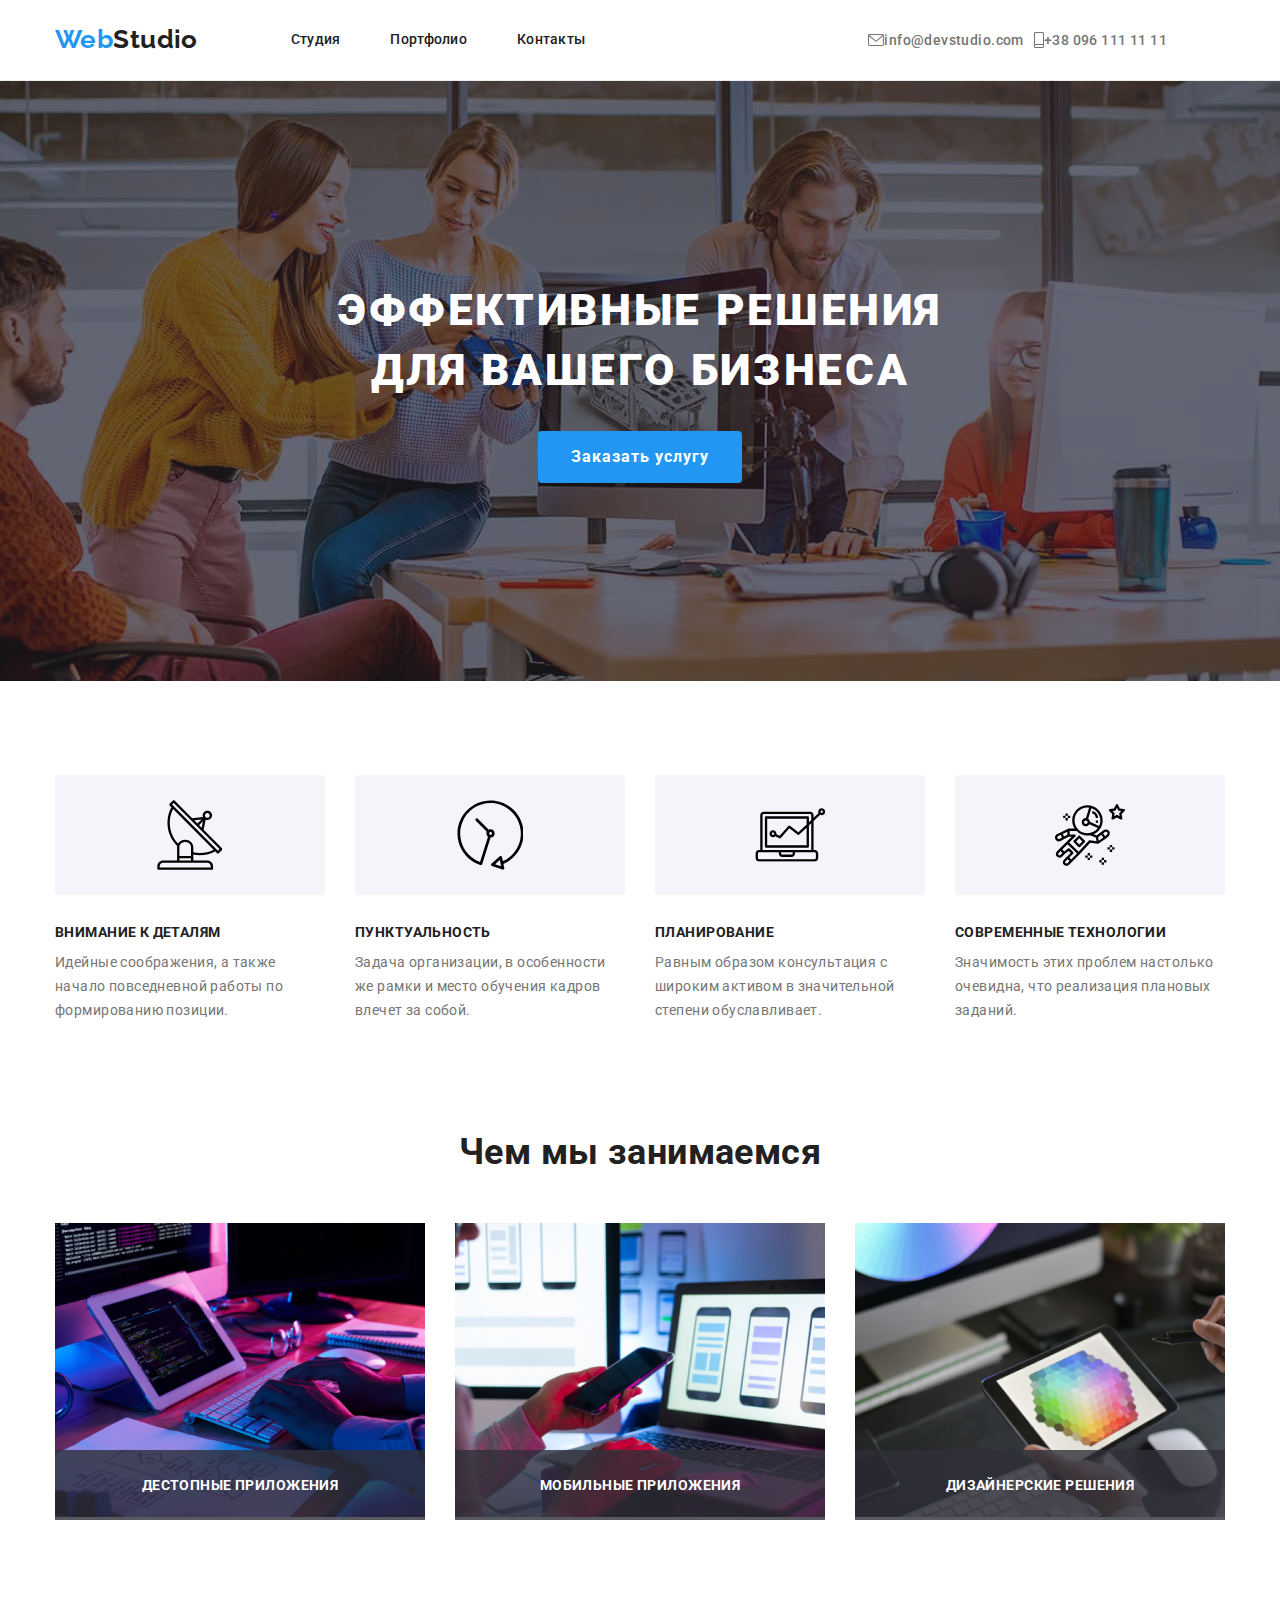
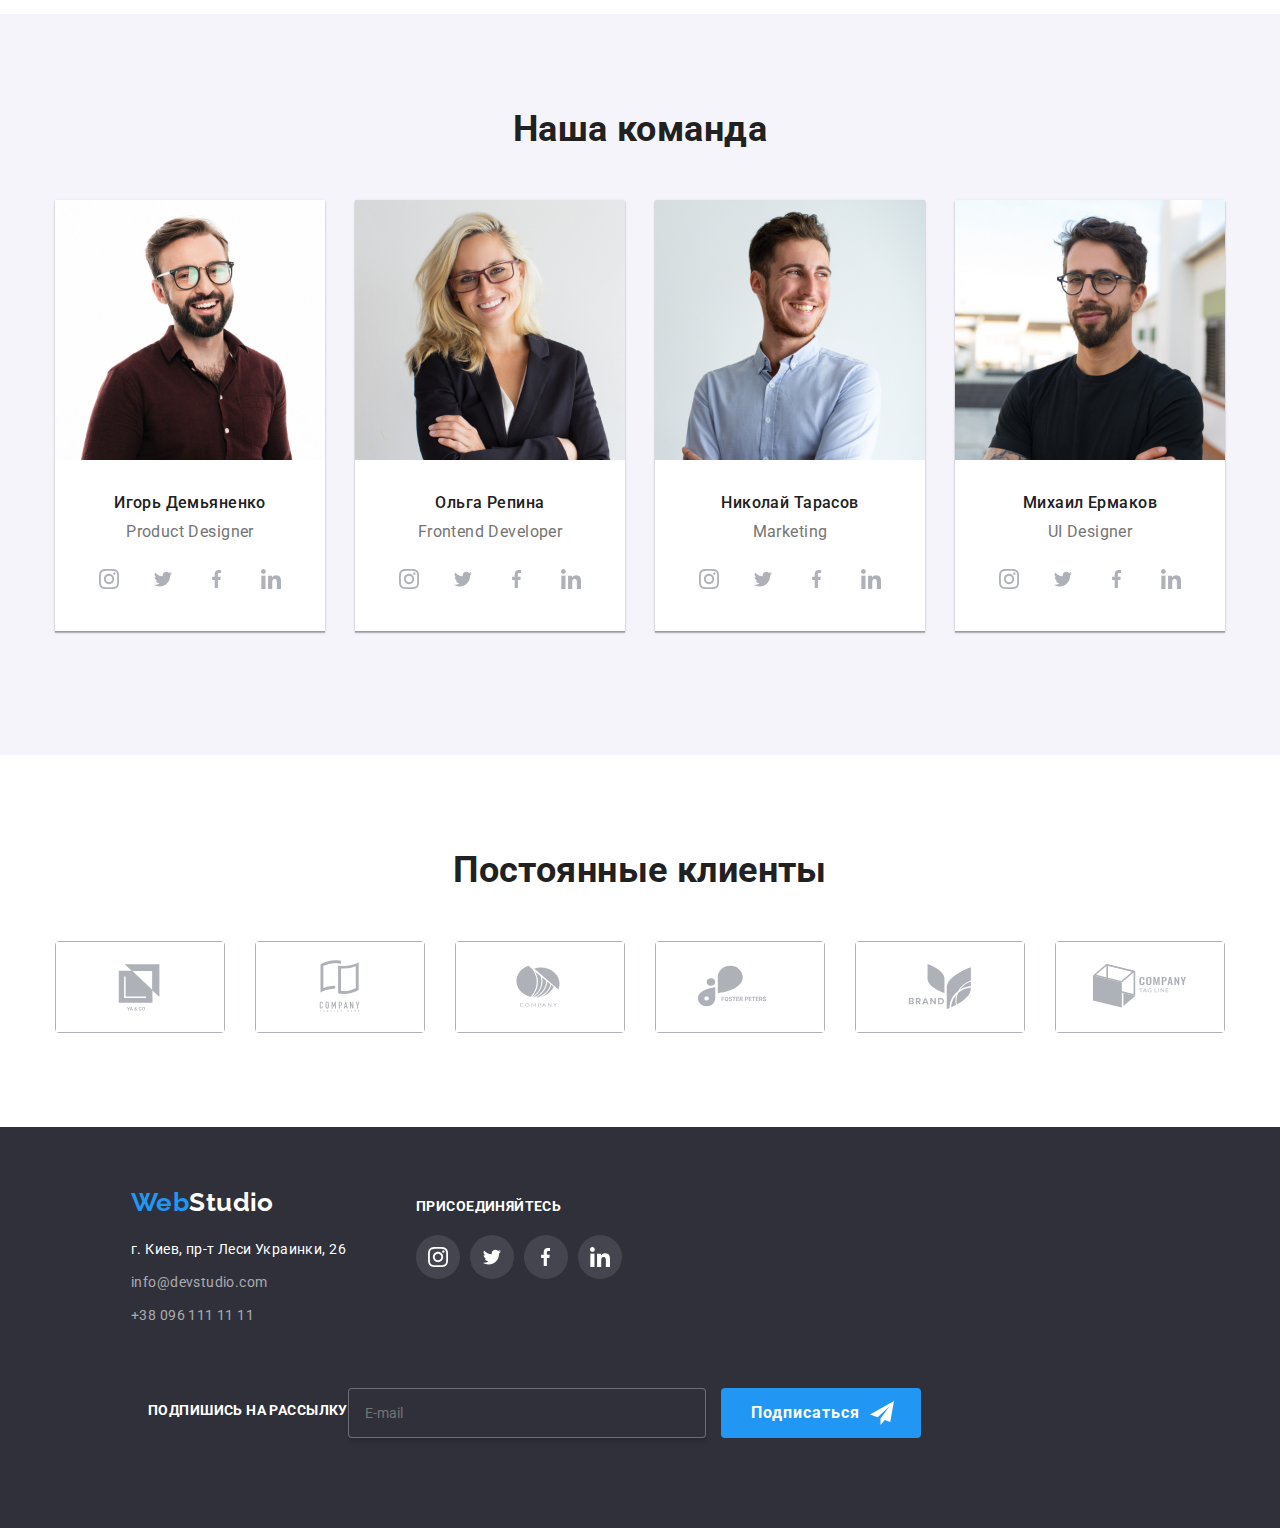
==== index.html @ 9d89d3be "svg" ====
<!DOCTYPE html>
<html lang="en">
<head>
    <meta charset="UTF-8">
    <meta http-equiv="X-UA-Compatible" content="IE=edge">
    <meta name="viewport" content="width=device-width, initial-scale=1.0">
    <title>Document</title>
    <link href="https://fonts.googleapis.com/css2?family=Raleway:wght@700&family=Roboto:wght@400;500;700;900&display=swap"
        rel="stylesheet">
    <link rel="stylesheet" href="https://cdnjs.cloudflare.com/ajax/libs/modern-normalize/1.1.0/modern-normalize.min.css">
    <link rel="stylesheet" href="./css/styles.css">
    <link rel="stylesheet" href="./css/main.min.css">
    <meta name="viewport" content="width=device-width, initial-scale=1.0" />

</head>
<body>
    <header class="header">
    <div class="container">
    <nav class="nav">
    <a href=""class="logo header__logo">Web<span class="header__logo--black">Studio </span>  </a>
  
    <ul class="nav__list">
        <li class="nav__item"><a href="" class="nav__link current">Студия</a></li>
        <li class="nav__item"><a href="./portfolio.html" class="nav__link">Портфолио</a></li>
        <li class="nav__item"><a href="" class="nav__link">Контакты</a></li>
    </ul>
    <ul class="soc">
        <li class="nav__item">
            <a href="info@devstudio.com" class="links soc__link">
                
                <svg class="soc__icon" width="16" height="12">
                <use href=".//img/symbols-defs.svg#icon-envelope">
                </use>
            </svg>
            info@devstudio.com </a>
        </li>
     
            
        <li class="nav__item">
            <a href="tel+380961111111" class="links soc__link">
                <svg class="soc__icon" width="10" height="20">
                <use href=".//img/symbols-defs.svg#icon-phone">
                </use>
            </svg>
            +38 096 111 11 11 </a>
            
    </li>
    </ul>
    <button
            type="button"
            class="menu-toggle js-open-menu"
          >         
    <svg class="" width="40" height="40">
    <use class="icon-menu" href=".//img/symbols-defs.svg#icon-menu"></use>
        </svg>
</button>
<div class="menu-container js-menu-container" id="menu-container" >
     <button type="button" class="menu-toggle js-close-menu" >
        <svg class="" width="40" height="40">
    <use class="icon-cross" href=".//img/symbols-defs.svg#icon-crosss"></use>
    </svg>
</button>
<div class="mob-container--top">
    <ul class="menu__nav__list">
        <li class="menu__nav__item"><a href="" class="menu__nav__link current">Студия</a></li>
        <li class="menu__nav__item"><a href="./portfolio.html" class="menu__nav__link">Портфолио</a></li>
        <li class="menu__nav__item"><a href="" class="menu__nav__link">Контакты</a></li>
    </ul>
    </div>
    <div class="mob-container--bottom">
    <ul class="menu__soc">
         <li class="menu__nav__items">
            <a href="tel+380961111111" class="links menu__soc__link--tel">
                <svg class="soc__icon" width="10" height="20">
                <use href=".//img/symbols-defs.svg#icon-phone">
                </use>
            </svg>
            +38 096 111 11 11 </a>
            
    </li>
        <li class="menu__nav__items">
            <a href="info@devstudio.com" class="links menu__soc__link">
                
                <svg class="soc__icon" width="16" height="12">
                <use href=".//img/symbols-defs.svg#icon-envelope">
                </use>
            </svg>
            info@devstudio.com </a>
        </li>
    
    </ul>
    <ul class="menu__soc--list">
<li class="menu__soc--list-item">
    <a href="" class="menu__soc--list-link">Instagram</a> 
</li>
<li class="menu__soc--list-item">
    <a href="Twitter" class="menu__soc--list-link">Twitter</a> </li>
<li class="menu__soc--list-item">
    <a href="" class="menu__soc--list-link">Facebook</a> </li>
<li class="menu__soc--list-item">
    <a href="" class="menu__soc--list-link">LinkedIn</a> </li>
    </ul>
    </div>
    </div>
    </nav>
</div>
</header>

    <main>
    <section class="hero">
        <div class="overlay">
        <h1 class="hero__title">ЭФФЕКТИВНЫЕ РЕШЕНИЯ <br> ДЛЯ ВАШЕГО БИЗНЕСА</h1>
        <button data-modal-open class="button">Заказать услугу</button>
        <div class="backdrop is-hidden" data-modal>
            <div class="modal">
                <button type="button" class="modal__button" data-modal-close>
                    <svg class="modal__icon" width="11" height="11">
                <use href=".//img/symbols-defs.svg#icon-crosss">
                </use>
            </svg>
        </button>
        <p class="modal__text">Оставьте свои данные, мы вам перезвоним</p>
        <form>
            <div class="modal-form">
            <label class="modal-form__label">Имя  </label>
                <div class="input-wrap">
            <input type="text" class="modal-form__input" name="user-name" id="user-name" placeholder=" " required/>
            <svg class="modal-label__icon" width="12" height="12">
                <use href=".//img/icon-defs.svg#icon-person">
                </use>
            </svg>
            </div>
            </div>

            <div class="modal-form">
            <label class="modal-form__label">Телефон </label>
                <div class="input-wrap">
            <input type="tel" class="modal-form__input" name="user-tel" id="user-name" placeholder=" " required/>
            <svg class="modal-label__icon" width="12" height="12">
                <use href=".//img/icon-defs.svg#icon-tel">
                </use>
            </svg>
            </div>
            </div>

            <div class="modal-form">
            <label class="modal-form__label">Почта </label>
                <div class="input-wrap">
            <input type="email" class="modal-form__input" name="user-email" id="user-name" placeholder=" " required/>
            <svg class="modal-label__icon" width="12" height="12">
                <use href=".//img/icon-defs.svg#icon-env">
                </use>
            </svg>
        </div>
            </div>


            <div class="modal-form">
            <label for="coment" class="modal-form__label">Коментарий</label>
            <textarea name="comment" id="comment" class="modal-form__text" placeholder="Введите текст"></textarea>
            </div>

             
            <input type="checkbox" name="privacy" value="true" class="modal-form__check" id="privacy">
            <label for="privacy" class="modal-form__check-text">Соглашаюсь с рассылкой и принимаю <span class="modal-form__check-conditions"> Условия договора </span></label>
             
            <div class="modal-form__button">
            <button type="submit" class="modal-form__submit-button">Отправить</button>
            </div>
        </form>
            </div>
        </div>
        </div>
    </section>
    
    <section class="content">
        <div class="container">
        <h2 class="content__title feature">Нашы принципы </h2>
        <div class="flex-container">
        <ul class="feature-list">
            <li class="feature-list__item">
                <div class="flex-element">
                    <a href="" class="feature-list__link">
                        <svg class="feature-list__icon" width="65.32" height="70">
                            <use href=".//img/symbols-defs.svg#icon-antena">
                            </use>
                        </svg>
                    </a>
                <h3 class="feature-list__title">ВНИМАНИЕ К ДЕТАЛЯМ</h3>
                <p class="feature-list__about">Идейные соображения, а также начало повседневной работы по формированию позиции.</p>
                </div>
            </li>
            
            <li class="featute-list__item">
                <div class="flex-element">
                    <a href="" class="feature-list__link">
                        <svg class="feature-list__icon" width="66.96" height="70">
                            <use href=".//img/symbols-defs.svg#icon-clock">
                            </use>
                        </svg>
                    </a>
                <h3 class="feature-list__title">ПУНКТУАЛЬНОСТЬ</h3>
                <p class="feature-list__about">Задача организации, в особенности же рамки и место обучения кадров влечет за собой.</p>
                </div>
            </li>

            <li class="feature-list__item">
                <div class="flex-element">
                    <a href="" class="feature-list__link">
                        <svg class="feature-list__icon" width="70" height="53.69">
                            <use href=".//img/symbols-defs.svg#icon-comp">
                            </use>
                        </svg>
                    </a>
                <h3 class="feature-list__title">ПЛАНИРОВАНИЕ</h3>
                <p class="feature-list__about">Равным образом консультация с широким активом в значительной степени обуславливает.</p>
                </div>
            </li>

            <li class="feature-list__item">
                <div class="flex-element">
                    <a href="" class="feature-list__link">
                        <svg class="feature-list__icon" width="70" height="70">
                            <use href=".//img/symbols-defs.svg#icon-astronaut">
                            </use>
                        </svg>
                    </a>
                <h3 class="feature-list__title">СОВРЕМЕННЫЕ ТЕХНОЛОГИИ</h3>
                <p class="feature-list__about">Значимость этих проблем настолько очевидна, что реализация плановых заданий.</p>
                </div>
            </li>
        </ul>
        </div>
        </div>
    </section>
    
    <section class="content half-padding gallery">
        <div class="container">
        <h2 class="content__title">Чем мы занимаемся</h2>
        <ul class="gallery__list">
            <li class="gallery__item">
                <div class="gallery__thumb">
                <img src="./img/img.jpg" alt="верстка" width="370">
                <p class="gallery__overlay">ДЕСТОПНЫЕ ПРИЛОЖЕНИЯ</p>
                </div>
            </li>
            <li class="gallery__item">
                <div class="gallery__thumb">
                <img src="./img/img1.jpg" alt="дизайн" width="370">
                <p class="gallery__overlay">МОБИЛЬНЫЕ ПРИЛОЖЕНИЯ</p>
                </div>
            </li>

            <li class="gallery__item">
                <div class="gallery__thumb">
                <img src="./img/img2.jpg" alt="внешнее оформление " width="370">
                <p class="gallery__overlay">ДИЗАЙНЕРСКИЕ РЕШЕНИЯ</p>
                </div>
            </li>
        </ul>
        </div>
    </section>
    
    <section class="content card-set">
        <div class="container">
        <h2 class="content__title">Наша команда</h2>
        <div class="flex-container">
        <ul class="flex-container">
            <li class="card-set__item">
                <div class="flex-element">
                    <picture>
                        <source 
                srcset="./img/card-mob-1x.jpg 1x,
                ./img/card-mob-2x.jpg 2x" 
                media="(max-width: 767px)" />
                
                 <source 
                        srcset="
                        ./img/img3.jpg 1x,
                ./img/card-2x.jpg 2x" width="270" 
                media="(min-width:1200px)"
                />
                <source
                 srcset="
                 ./img/card-lap-1x.jpg 1x, 
                ./img/card-lap-2x.jpg 2x" width="354"
                media="(min-width: 768px)"/>
            
                <img
                 src="./img/img3.jpg" alt="фото сотрудника"  />
                    </picture>

                <div class="card-set__list">
                <h3 class="card-set__item-title">Игорь Демьяненко</h3>
                <p class="card-set__top-text">Product Designer</p>
                 </div>
                 </div>
                <ul class="card-set__soc-list socials">
                    <li class="socials__item">
                        <a href="" class="socials__link link">
                        <svg class="socials__icon" width="20" height="20">
                            <use
                             href=".//img/symbols-defs.svg#icon-instagram">
                            </use>                
                        </svg>
                    </a>
                    </li>
                  
                   

                    <li class="socials__item">
                        <a href="" class="socials__link">
                            <svg class="socials__icon" width="20" height="16.25">
                                <use href=".//img/symbols-defs.svg#icon-bird">
                                </use>
                            </svg>
                        </a>
                    </li>

                    <li class="socials__item">
                        <a href="" class="socials__link">
                            <svg class="socials__icon" width="10" height="20">
                                <use href=".//img/symbols-defs.svg#icon-f">
                                </use>
                            </svg>
                        </a>
                        
                    </li>

                    <li class="socials__item">
                        <a href="" class="socials__link">
                            <svg class="socials__icon" width="20" height="20">
                                <use href=".//img/symbols-defs.svg#icon-linkedin">
                                </use>
                            </svg>
                        </a>
                    </li>
                </ul>
            </li>
            

            <li class="card-set__item">
                <div class="flex-element">
                    <picture>
                        <source 
                srcset="./img/olga-mob-1x.jpg 1x,
                ./img/olga-mob-2x.jpg 2x" 
                media="(max-width: 767px)" />
                
                 <source 
                        srcset="
                        ./img/img4.jpg 1x,
                ./img/olga-2x.jpg 2x" width="270" 
                media="(min-width:1200px)"
                />
                <source
                 srcset="
                 ./img/olga-lap-1x.jpg 1x,
                ./img/olga-lap-2x.jpg 2x" width="354"
                media="(min-width: 768px)"/>
            
                <img
                 src="./img/img4.jpg" alt="фото сотрудника" />
                    </picture>
        
                <div class="card-set__list">
                <h3 class="card-set__item-title">Ольга Репина</h3>
                <p class="card-set__top-text">Frontend Developer</p>
            </div>
            </div>
            <ul class="card-set__soc-list socials">
                <li class="socials__item">
                    <a href="" class="socials__link">
                        <svg class="socials__icon" width="20" height="20">
                            <use href=".//img/symbols-defs.svg#icon-instagram">
                            </use>
                        </svg>
                    </a>
                </li>
            
                <li class="socials__item">
                    <a href="" class="socials__link">
                        <svg class="socials__icon" width="20" height="16.25">
                            <use href=".//img/symbols-defs.svg#icon-bird">
                            </use>
                        </svg>
                    </a>
                </li>
            
                <li class="socials__item">
                    <a href="" class="socials__link">
                        <svg class="socials__icon" width="10" height="20">
                            <use href=".//img/symbols-defs.svg#icon-f">
                            </use>
                        </svg>
                    </a>
            
                </li>
            
                <li class="socials__item">
                    <a href="" class="socials__link">
                        <svg class="socials__icon" width="20" height="20">
                            <use href=".//img/symbols-defs.svg#icon-linkedin">
                        </use>
                        </svg>
                    </a>
                </li>
            </ul>
            </li>
            

            <li class="card-set__item">
                <div class="flex-element">
                    <picture>
                        <source 
                srcset="./img/nic-mob-1x.jpg 1x,
                ./img/nic-mob-2x.jpg 2x" 
                media="(max-width: 767px)" />
                
                 <source 
                        srcset="
                        ./img/img5.jpg 1x,
                ./img/nic-2x.jpg 2x" width="270"
                media="(min-width:1200px)"
                />
                <source
                 srcset="
                 ./img/nic-lap-1x.jpg 1x,
                ./img/nic-lap-2x.jpg 2x" width="354"
                media="(min-width: 768px)"/>
            
                <img
                 src="./img/img5.jpg" alt="фото сотрудника" />
                    </picture>
                <div class="card-set__list">
                <h3 class="card-set__item-title">Николай Тарасов</h3>
                <p class="card-set__top-text">Marketing</p>
                </div>
                </div>
                <ul class="card-list__soc-list socials">
                    <li class="socials__item">
                        <a href="" class="socials__link">
                            <svg class="socials__icon" width="20" height="20">
                                <use href=".//img/symbols-defs.svg#icon-instagram">
                                </use>
                            </svg>
                        </a>
                    </li>
                
                    <li class="socials__item">
                        <a href="" class="socials__link">
                            <svg class="socials__icon" width="20" height="16.25">
                                <use href=".//img/symbols-defs.svg#icon-bird">
                                </use>
                            </svg>
                        </a>
                    </li>
                
                    <li class="socials__item">
                        <a href="" class="socials__link">
                            <svg class="socials__icon" width="10" height="20">
                                <use href=".//img/symbols-defs.svg#icon-f">
                                </use>
                            </svg>
                        </a>
                
                    </li>
                
                    <li class="socials__item">
                        <a href="" class="socials__link">
                            <svg class="socials__icon" width="20" height="20">
                                <use href=".//img/symbols-defs.svg#icon-linkedin">
                                </use>
                            </svg>
                        </a>
                    </li>
                </ul>
            </li>
            

            <li class="card-set__item">
                <div class="flex-element">
                       <picture>
                        <source 
                srcset="./img/mix-mob-1x.jpg 1x,
                ./img/mix-mob-2x.jpg 2x" 
                media="(max-width: 767px)" />
                
                 <source 
                        srcset="
                        ./img/img6.jpg 1x,
                ./img/mix-2x.jpg 2x" width="270" 
                media="(min-width:1200px)"
                />
                <source
                 srcset="
                 ./img/mix-lap-1x.jpg 1x,
                ./img/mix-lap-2x.jpg 2x" width="354"
                media="(min-width: 768px)"/>
            
                <img
                 src="./img/img6.jpg" alt="фото сотрудника" />
                    </picture>
                <div class="card-set__list">
                <h3 class="card-set__item-title">Михаил Ермаков</h3>
                <p class="card-set__top-text">UI Designer</p>
                </div>
                </div>
                <ul class="card-list__soc-list socials">
                    <li class="socials__item">
                        <a href="" class="socials__link">
                            <svg class="socials__icon" width="20" height="20">
                                <use href=".//img/symbols-defs.svg#icon-instagram">
                                </use>
                            </svg>
                        </a>
                    </li>
                    
                
                    <li class="socials__item">
                        <a href="" class="socials__link">
                            <svg class="socials__icon" width="20" height="16.25">
                                <use href=".//img/symbols-defs.svg#icon-bird">
                                </use>
                            </svg>
                        </a>
                    </li>
                
                    <li class="socials__item">
                        <a href="" class="socials__link">
                            <svg class="socials__icon" width="10" height="20">
                                <use href=".//img/symbols-defs.svg#icon-f">
                                </use>
                            </svg>
                        </a>
                
                    </li>
                
                    <li class="socials__item">
                        <a href="" class="socials__link">
                            <svg class="socials__icon" width="20" height="20">
                                <use href=".//img/symbols-defs.svg#icon-linkedin">
                                </use>
                            </svg>
                        </a>
                    </li>
                </ul>
            </li>
        </ul>
        </div>
        </div>
    
    </section>

    <section class="content client">
        <div class="container">
        <h2 class="content__title client__title">Постоянные клиенты</h2>
        <ul class="client__list">
            <li class="client__item">
                <a href="" class="client__link">
                            <svg class="client__icon" width="106" height="60">
                                <use href=".//img/symbols-defs.svg#icon-logo">
                                </use>
                            </svg>
                        </a>
            </li>

            <li class="client__item">
                <a href="" class="client__link">
                            <svg class="client__icon" width="106" height="60">
                                <use href=".//img/symbols-defs.svg#icon-logo1">
                                </use>
                            </svg>
                        </a>
            </li>

            <li class="client__item">
                <a href="" class="client__link">
                            <svg class="client__icon" width="106" height="60">
                                <use href=".//img/symbols-defs.svg#icon-logo2">
                                </use>
                            </svg>
                        </a>
            </li>

            <li class="client__item">
                <a href="" class="client__link">
                            <svg class="client__icon" width="106" height="60">
                                <use href=".//img/symbols-defs.svg#icon-logo3">
                                </use>
                            </svg>
                        </a>
            </li>

            <li class="client__item">
                <a href="" class="client__link">
                            <svg class="client__icon" width="106" height="60">
                                <use href=".//img/symbols-defs.svg#icon-logo4">
                                </use>
                            </svg>
                        </a>
            </li>

            <li class="client__item">
                <a href="" class="client__link">
                            <svg class="client__icon" width="106" height="60">
                                <use href=".//img/symbols-defs.svg#icon-logo5">
                                </use>
                            </svg>
                        </a>
            </li>
        </ul>
        </div>
    </section>
    </main>


    <footer class="footer"> 
         
        <div class="container">
           <div class="footer__wrap">
            <section class="footer__adress">
        <a href="" class="header__logo">Web<span class="header__logo--white">Studio </span> </a>
        <address>
            <ul class="footer__nav">
                <li class="footer__nav--item">
                    <a href="" class="footer__adress--map">г. Киев, пр-т Леси Украинки, 26</a>
                </li>

                <li class="footer__nav--items">
                    <a href="" class="footer__adress--info">info@devstudio.com</a>
                </li>

                <li><a href="" class="footer__adress--info">+38 096 111 11 11</a></li>
            </ul>
    
        </address>
        
        </section>

        <section class="online">
            <h2 class="socials__title">ПРИСОЕДИНЯЙТЕСЬ</h2>
            <ul class="socials__list">
                    <li class="socials__item">
                        <a href="" class="socials__link--dark">
                            <svg class="socials__icon--white" width="20" height="20">
                                <use href=".//img/symbols-defs.svg#icon-instagram">
                                </use>
                            </svg>
                        </a>
                    </li>
                
                    <li class="socials__item">
                        <a href="" class="socials__link--dark">
                            <svg class="socials__icon--white" width="20" height="16.25">
                                <use href=".//img/symbols-defs.svg#icon-bird">
                                </use>
                            </svg>
                        </a>
                    </li>
                
                    <li class="socials__item">
                        <a href="" class="socials__link--dark">
                            <svg class="socials__icon--white" width="10" height="20">
                                <use href=".//img/symbols-defs.svg#icon-f">
                                </use>
                            </svg>
                        </a>
                
                    </li>
                
                    <li class="socials__item">
                        <a href="" class="socials__link--dark">
                            <svg class="socials__icon--white" width="20" height="20">
                                <use href=".//img/symbols-defs.svg#icon-linkedin">
                                </use>
                            </svg>
                        </a>
                    </li>
                </ul>
        </section>

        <section class="footer-content">
            <p class="footer-content__title">ПОДПИШИСЬ НА РАССЫЛКУ</p>
            <div class="footer-content__block">
            <input type="email" class="footer-content__input" name="user-email" id="user-email" placeholder="E-mail" required/>
        <button class="footer-content__button"> Подписаться <svg class="footer-content__icon" width="24" height="24">
                <use href=".//img/icon-defs.svg#icon-icon-send">
                </use>
            </svg></button>
        </div>
        </section>
    </div>
    </div>
    <div class="footer__mobile">
        <div class="footer__mobile__wrap">
        <div class="container">
            <section class="footer__mobile__adress">
        <a href="" class="header__logo">Web<span class="header__logo--white">Studio </span> </a>
        <address>
            <ul class="footer__mobile__nav">
                <li class="footer__mobile__nav--item">
                    <a href="" class="footer__adress--map">г. Киев, пр-т Леси Украинки, 26</a>
                </li>

                <li class="footer__mobile__nav--item">
                    <a href="" class="footer__adress--info">info@devstudio.com</a>
                </li>

                <li><a href="" class="footer__adress--info">+38 096 111 11 11</a></li>
            </ul>
    
        </address>
        
        </section>

        <section class="mobile__online">
            <h2 class="socials__title">ПРИСОЕДИНЯЙТЕСЬ</h2>
            <ul class="socials__list">
                    <li class="socials__item">
                        <a href="" class="socials__link--dark">
                            <svg class="socials__icon--white" width="20" height="20">
                                <use href=".//img/symbols-defs.svg#icon-instagram">
                                </use>
                            </svg>
                        </a>
                    </li>
                
                    <li class="socials__item">
                        <a href="" class="socials__link--dark">
                            <svg class="socials__icon--white" width="20" height="16.25">
                                <use href=".//img/symbols-defs.svg#icon-bird">
                                </use>
                            </svg>
                        </a>
                    </li>
                
                    <li class="socials__item">
                        <a href="" class="socials__link--dark">
                            <svg class="socials__icon--white" width="10" height="20">
                                <use href=".//img/symbols-defs.svg#icon-f">
                                </use>
                            </svg>
                        </a>
                
                    </li>
                
                    <li class="socials__item">
                        <a href="" class="socials__link--dark">
                            <svg class="socials__icon--white" width="20" height="20">
                                <use href=".//img/symbols-defs.svg#icon-linkedin">
                                </use>
                            </svg>
                        </a>
                    </li>
                </ul>
        </section>

        <section class="footer-content__mobile">
            <p class="footer-content__title">ПОДПИШИСЬ НА РАССЫЛКУ</p>
            <div class="footer-content__block-mobile">
            <input type="email" class="footer-content__input-mobile" name="user-email" id="user-email" placeholder="E-mail" required/>
        
        <button class="footer-content__button"> Подписаться <svg class="footer-content__icon" width="24" height="24">
                <use href=".//img/icon-defs.svg#icon-icon-send">
                </use>
            </svg></button>
        </div>
        </section>
    </div>
    </footer>

    <script src="./js/modal.js"></script>
     <script src="./js/menu.js"></script>
    </body>
    
    </html>
---- css/main.min.css ----
html{-webkit-box-sizing:border-box;box-sizing:border-box}*,*::before,*::after{-webkit-box-sizing:inherit;box-sizing:inherit}:root{--primary-text-color: #757575;--title-text-color: #212121;--text-color-secondary: #FFFFFF;--accent-color: #2196F3}body{color:var(--primary-text-color);background-color:#fff;font-family:Roboto,sans-serif;letter-spacing:.03em;font-size:14px}@media screen and (max-width: 320px){body{overflow:hidden}}textarea{resize:none}ul{list-style:none;margin:0px;padding:0px}.img{display:block;height:auto;max-width:100%}.container{margin-left:auto;margin-right:auto;width:100%;padding-left:15px;padding-right:15px}@media screen and (min-width: 480px){.container{width:480px}}@media screen and (min-width: 768px){.container{width:768px}}@media screen and (min-width: 1200px){.container{width:1200px}}.header{background-color:#fff;border-top:80px;border-bottom:1px solid #ececec;position:relative}.nav{display:-webkit-box;display:-ms-flexbox;display:flex;-webkit-box-align:center;-ms-flex-align:center;align-items:center}.nav .link :current{color:var(--accent-color)}.nav__list{display:none}@media screen and (min-width: 768px){.nav__list{display:-webkit-box;display:-ms-flexbox;display:flex;margin-left:88px;margin-right:84px}}@media screen and (min-width: 1200px){.nav__list{display:-webkit-box;display:-ms-flexbox;display:flex;margin-left:93px}}.nav__list .nav__link:hover,.nav__list .nav__link:focus{color:var(--accent-color)}.nav__list .nav__link{color:var(--title-text-color);font-weight:500;line-height:1.14;letter-spacing:.02em;padding-top:32px;padding-bottom:32px;text-decoration:none;-webkit-transition-property:color;transition-property:color;-webkit-transition-duration:250ms;transition-duration:250ms;-webkit-transition-timing-function:cubic-bezier(0.4, 0, 0.2, 1);transition-timing-function:cubic-bezier(0.4, 0, 0.2, 1);position:relative}.nav__list .nav__item:not(:last-child){margin-right:50px}.nav__item{display:-webkit-box;display:-ms-flexbox;display:flex}.nav__link.current::after{content:"";display:block;width:100%;height:4px;background-color:var(--accent-color);border-radius:2px;position:absolute;left:0;bottom:0;opacity:1;-webkit-transition:250ms cubic-bezier(0.4, 0, 0.2, 1);transition:250ms cubic-bezier(0.4, 0, 0.2, 1)}@media screen and (min-width: 480px){.nav__link.current::after{display:none}}.nav__link::after{content:"";display:block;width:100%;height:4px;background-color:var(--accent-color);border-radius:2px;position:absolute;left:0;bottom:0;opacity:0;-webkit-transition:250ms cubic-bezier(0.4, 0, 0.2, 1);transition:250ms cubic-bezier(0.4, 0, 0.2, 1)}@media screen and (min-width: 480px){.nav__link::after{display:none}}.nav__link:hover::after{opacity:1}.menu-toggle{display:block;margin-left:auto;padding:0px;border:none;background-color:rgba(0,0,0,0)}@media screen and (min-width: 768px){.menu-toggle{display:none}}.icon-menu:hover,.icon-menu:focus{fill:var(--accent-color)}.menu-button .icon-cross{display:none}.menu-button .is-open .icon-cross{display:block}.menu-button .is-open .icon-menu{display:none}.menu-container{padding-top:10px;padding-right:10px;padding-bottom:40px;padding-left:48px;background-color:#fff;text-align:left;font-size:40px}@media screen and (max-width: 767px){.menu-container{display:none;position:fixed;top:0%;left:0%;width:100%;height:100vh}.menu-container.is-open{display:block}}@media screen and (min-width: 768px){.menu-container{display:-webkit-box;display:-ms-flexbox;display:flex}}@media screen and (min-width: 768px){.menu__nav__list{display:none}}@media screen and (min-width: 768px){.menu__soc{display:none}}.menu__nav__item{margin-bottom:32px}.menu__nav__link{font-size:40px;font-weight:500;color:#212121;text-decoration:none}.menu__nav__link:focus,.menu__nav__link:hover{color:var(--accent-color)}.menu-soc{display:block;-webkit-box-pack:left;-ms-flex-pack:left;justify-content:left;text-align:left}.menu__soc__link--tel{color:var(--accent-color);text-align:left;-webkit-box-pack:left;-ms-flex-pack:left;justify-content:left;text-decoration:none;font-size:34px;font-weight:500;margin-top:274px}.menu__soc__link{color:var(--primary-text-color);font-size:24px;font-weight:500;text-decoration:none;margin-top:32px}.menu__soc--list{display:-webkit-box;display:-ms-flexbox;display:flex;margin-top:64px;margin-right:20px}@media screen and (min-width: 768px){.menu__soc--list{display:none}}.menu__soc--list-item{margin-right:20px;position:relative}.menu__soc--list-link{font-size:18px;font-weight:500;color:var(--accent-color);text-decoration:none}.menu__soc--list-item::after{content:" ";width:1px;height:22px;background-color:rgba(33,33,33,.2);position:absolute;right:-10px;bottom:5px}.menu__soc--list-item::after:hover,.menu__soc--list-item::after:focus{background-color:var(--accent-color)}.soc{display:none}@media screen and (min-width: 768px){.soc{display:block;margin-left:auto}}.soc .links:hover,.soc .links:focus{color:var(--accent-color)}@media screen and (min-width: 1200px){.soc{display:-webkit-box;display:-ms-flexbox;display:flex}}.soc .items+.items{margin-left:50px}.soc .links{color:var(--primary-text-color);font-weight:500;text-decoration:none;margin-top:0px;margin-bottom:0px;-webkit-transition-property:color;transition-property:color;-webkit-transition-duration:250ms;transition-duration:250ms;-webkit-transition-timing-function:cubic-bezier(0.4, 0, 0.2, 1);transition-timing-function:cubic-bezier(0.4, 0, 0.2, 1)}.links{display:-webkit-inline-box;display:-ms-inline-flexbox;display:inline-flex;-webkit-box-align:center;-ms-flex-align:center;align-items:center}.links::before{content:"";margin-right:10px}@media screen and (max-width: 768px){.links::before{margin-right:0px}}.soc__link{display:-webkit-box;display:-ms-flexbox;display:flex;-webkit-box-align:center;-ms-flex-align:center;align-items:center;-webkit-box-pack:center;-ms-flex-pack:center;justify-content:center;font-size:12px}@media screen and (min-width: 1200px){.soc__link{font-size:14px}}.soc__icon{fill:currentColor}.soc__icon:hover,.soc__icon:focus{fill:var(--accent-color)}@media screen and (max-width: 767px){.soc__icon{display:none;margin-right:0px}}.header__logo{color:var(--accent-color);font-family:Raleway,sans-serif;font-size:24px;line-height:1.19;font-weight:700;text-decoration:none;margin-top:16px;margin-bottom:16px}@media screen and (min-width: 1200px){.header__logo{font-size:26px;margin-top:24px;margin-bottom:25px}}.header__logo--black{color:var(--title-text-color)}.header__logo:hover{color:var(--accent-color)}.header__logo--white{color:var(--text-color-secondary)}.hero{background-color:#2f303a;text-align:center}.overlay{max-width:1630px;max-height:600px;margin-left:auto;margin-right:auto;background-image:-webkit-gradient(linear, left top, right top, from(rgba(47, 48, 58, 0.4)), to(rgba(47, 48, 58, 0.4))),url("../img/mobile.jpg");background-image:linear-gradient(to right, rgba(47, 48, 58, 0.4), rgba(47, 48, 58, 0.4)),url("../img/mobile.jpg");background-repeat:no-repeat;background-size:cover;background-position:center;padding-top:200px;padding-bottom:200px}@media(min-device-pixel-ratio: 2),(-webkit-min-device-pixel-ratio: 2),(min-resolution: 192dpi),(min-resolution: 2dppx){.overlay{background-image:-webkit-gradient(linear, left top, right top, from(rgba(47, 48, 58, 0.4)), to(rgba(47, 48, 58, 0.4))),url("../img/mob-2x.jpg");background-image:linear-gradient(to right, rgba(47, 48, 58, 0.4), rgba(47, 48, 58, 0.4)),url("../img/mob-2x.jpg")}}@media screen and (min-width: 768px){.overlay{background-image:-webkit-gradient(linear, left top, right top, from(rgba(47, 48, 58, 0.4)), to(rgba(47, 48, 58, 0.4))),url("../img/tablet.jpg");background-image:linear-gradient(to right, rgba(47, 48, 58, 0.4), rgba(47, 48, 58, 0.4)),url("../img/tablet.jpg");background-repeat:no-repeat;background-size:cover;background-position:center}}@media screen and (min-width: 768px)and (min-device-pixel-ratio: 2),screen and (min-width: 768px)and (-webkit-min-device-pixel-ratio: 2),screen and (min-width: 768px)and (min-resolution: 192dpi),screen and (min-width: 768px)and (min-resolution: 2dppx){.overlay{background-image:-webkit-gradient(linear, left top, right top, from(rgba(47, 48, 58, 0.4)), to(rgba(47, 48, 58, 0.4))),url("../img/lap-2x.jpg");background-image:linear-gradient(to right, rgba(47, 48, 58, 0.4), rgba(47, 48, 58, 0.4)),url("../img/lap-2x.jpg")}}@media screen and (min-width: 1200px){.overlay{background-image:-webkit-gradient(linear, left top, right top, from(rgba(47, 48, 58, 0.4)), to(rgba(47, 48, 58, 0.4))),url("../img/Img16.jpg");background-image:linear-gradient(to right, rgba(47, 48, 58, 0.4), rgba(47, 48, 58, 0.4)),url("../img/Img16.jpg");background-repeat:no-repeat;background-size:cover;background-position:center}}@media screen and (min-width: 1200px)and (min-device-pixel-ratio: 2),screen and (min-width: 1200px)and (-webkit-min-device-pixel-ratio: 2),screen and (min-width: 1200px)and (min-resolution: 192dpi),screen and (min-width: 1200px)and (min-resolution: 2dppx){.overlay{background-image:-webkit-gradient(linear, left top, right top, from(rgba(47, 48, 58, 0.4)), to(rgba(47, 48, 58, 0.4))),url("../img/des-2x.jpg");background-image:linear-gradient(to right, rgba(47, 48, 58, 0.4), rgba(47, 48, 58, 0.4)),url("../img/des-2x.jpg")}}.hero__title{color:var(--text-color-secondary);font-size:#000;line-height:1.36;font-weight:900;text-align:Center;Letter-spacing:.06em;margin-top:0px;margin-bottom:30px;font-size:26px}@media screen and (min-width: 1200px){.hero__title{font-size:44px}}.button{color:var(--text-color-secondary);background-color:#2196f3;font-weight:700;font-size:16px;line-height:1.88;letter-spacing:.06em;text-decoration:none;border-radius:4px;padding:10px 32px;min-width:200px;display:inline-block;text-align:center;border:1px solid rgba(0,0,0,0);margin:0px;cursor:pointer}.backdrop{position:fixed;top:0;left:0;width:100%;height:100%;background-color:rgba(0,0,0,.2);opacity:1;-webkit-transition:opacity 250ms cubic-bezier(0.4, 0, 0.2, 1);transition:opacity 250ms cubic-bezier(0.4, 0, 0.2, 1);padding:93px 15px;overflow-y:scroll}.backdrop .is-hidden{opacity:0;visibility:hidden;pointer-events:none}.is-hidden{opacity:0;visibility:hidden;pointer-events:none}.backdrop.is-hidden .modal{-webkit-transform:translate(-50%, -50%) scale(1.1);transform:translate(-50%, -50%) scale(1.1)}.modal{position:absolute;top:50%;left:50%;-webkit-transform:translate(-50%, -50%) scale(1);transform:translate(-50%, -50%) scale(1);min-height:609px;min-width:450px;padding:40px;text-align:left;background-color:#fff;-webkit-transition:-webkit-transform 250ms cubic-bezier(0.4, 0, 0.2, 1);transition:-webkit-transform 250ms cubic-bezier(0.4, 0, 0.2, 1);transition:transform 250ms cubic-bezier(0.4, 0, 0.2, 1);transition:transform 250ms cubic-bezier(0.4, 0, 0.2, 1), -webkit-transform 250ms cubic-bezier(0.4, 0, 0.2, 1);border-radius:4px}@media screen and (min-width: 1200px){.modal{min-width:528px;min-height:581px}}.modal__text{font-weight:700;font-size:20px;line-height:1.15;color:#212121;margin-bottom:12px;margin-top:0px;display:-webkit-box;display:-ms-flexbox;display:flex;-webkit-box-pack:center;-ms-flex-pack:center;justify-content:center;-webkit-box-align:center;-ms-flex-align:center;align-items:center}.modal-form__input{width:100%;height:40px;border:1px solid rgba(33,33,33,.2);border-radius:4px;padding-left:42px}.modal-form__input:focus{border:1px solid #2196f3;outline:none}.modal-form__input:focus+.modal-label__icon{fill:var(--accent-color)}.modal-form__label{font-size:12px;color:#757575;text-align:left;display:block;margin-bottom:4px}.modal-form__check-text{display:-webkit-box;display:-ms-flexbox;display:flex;-ms-flex-wrap:wrap;flex-wrap:wrap;font-size:12px}.modal-form__check-text::before{content:" ";width:16px;height:15px;border:2px solid #212121;border-radius:4px;margin-right:8.38px}@media screen and (min-width: 1200px){.modal-form__check-text::before{margin-left:13px}}.modal-form__check{appearance:none;-webkit-appearance:none;-moz-appearance:none;position:absolute}.modal-form__check.modal-form__check:checked+.modal-form__check-text::before{background-color:var(--accent-color);background-image:url(../img/check.svg);background-repeat:no-repeat;background-position:center;border:none}.modal-form__text{width:100%;height:120px;border:1px solid rgba(33,33,33,.2);border-radius:4px;padding-top:12px;padding-bottom:12px;padding-left:16px;padding-right:16px;margin-bottom:20px}.modal-form__text:focus{border:1px solid #2196f3;outline:none}.input-wrap{position:relative;display:block;margin-bottom:10px}.modal-label__icon{position:absolute;top:50%;left:9px;width:12px;height:12px;display:inline-block;-webkit-transform:translateY(-50%);transform:translateY(-50%);color:#212121}.modal-label__icon:hover,.modal-label__icon:focus{color:var(--accent-color)}.modal-form__check-conditions{color:var(--accent-color);cursor:pointer;text-decoration:underline;margin-left:2px}.modal__button{width:30px;height:30px;border:1px solid rgba(0,0,0,.1);border-radius:50%;background-color:#fff;position:absolute;top:8px;right:8px}.modal__icon{-webkit-box-pack:center;-ms-flex-pack:center;justify-content:center;fill:solid #000}.modal__icon:hover,.modal__icon:focus{fill:var(--accent-color)}.modal-form__button{display:-webkit-box;display:-ms-flexbox;display:flex;-webkit-box-pack:center;-ms-flex-pack:center;justify-content:center;text-align:center}.modal-form__submit-button{color:var(--text-color-secondary);background-color:#2196f3;font-weight:700;font-size:16px;line-height:1.88;letter-spacing:.06em;text-decoration:none;border-radius:4px;padding:10px 55px;min-width:200px;min-height:50px;display:inline-block;text-align:center;-webkit-box-pack:center;-ms-flex-pack:center;justify-content:center;border:1px solid rgba(0,0,0,0);margin-top:30px;cursor:pointer}.content{padding-top:60px;padding-bottom:60px}@media screen and (min-width: 1200px){.content{padding-top:94px;padding-bottom:94px}}.content__title{color:var(--title-text-color);font-weight:700;font-size:28px;line-height:1.17;text-align:center;margin-top:0;margin-bottom:50px}@media screen and (min-width: 1200px){.content__title{margin-bottom:50px;font-size:36px}}.content.no-padding{padding-top:0px;padding-bottom:0px}.content.half-padding{padding-top:0px;padding-bottom:94px}.feature-list__title{color:var(--title-text-color);font-weight:700;font-size:14px;line-height:1.14;margin-top:0px;margin-bottom:10px;width:450px;-webkit-box-pack:center;-ms-flex-pack:center;justify-content:center;text-align:center}@media screen and (min-width: 768px){.feature-list__title{width:354px;-webkit-box-pack:left;-ms-flex-pack:left;justify-content:left;text-align:left}}@media screen and (min-width: 1200px){.feature-list__title{width:270px}}.feature-list{display:-webkit-box;display:-ms-flexbox;display:flex;-ms-flex-wrap:wrap;flex-wrap:wrap;gap:30px}.feature{display:none}.feature-list__item{margin-right:0px}.feature-list__item:last-child{margin-right:0px}.feature-list__link{height:120px;background-color:#f5f4fa;display:-webkit-box;display:-ms-flexbox;display:flex;-ms-flex-wrap:wrap;flex-wrap:wrap;gap:30px;-webkit-box-align:center;-ms-flex-align:center;align-items:center;-webkit-box-pack:center;-ms-flex-pack:center;justify-content:center;margin-bottom:30px;margin-left:15px;margin-right:15px;border-radius:4px;width:calc(100% - 30px)}@media screen and (min-width: 768px){.feature-list__link{width:354px;margin-left:0px;margin-right:0px}}@media screen and (min-width: 1200px){.feature-list__link{width:270px;margin-left:0px;margin-right:0px}}.feature-list__icon:hover,.feature-list__icon:focus{fill:#2196f3}.feature-list__about{margin-top:0px;margin-left:15px;margin-right:15px;padding:0px;line-height:1.71;width:450px}@media screen and (min-width: 768px){.feature-list__about{width:354px;margin-left:0px;margin-right:0px}}@media screen and (min-width: 1200px){.feature-list__about{width:270px;margin-left:0px;margin-right:0px}}.gallery{display:none}@media screen and (min-width: 1200px){.gallery{display:-webkit-box;display:-ms-flexbox;display:flex}}.gallery__list{display:-webkit-box;display:-ms-flexbox;display:flex;text-align:center;-webkit-box-pack:center;-ms-flex-pack:center;justify-content:center;margin:0px;padding:0px;-ms-flex-wrap:wrap;flex-wrap:wrap}.gallery__list>.gallery__item{padding:0px}.gallery__list .gallery__item+.gallery__item{margin-left:30px}.gallery__thumb{position:relative;overflow:hidden}.gallery__overlay{font-size:14px;font-weight:700;line-height:1.17;color:#fff;background-color:rgba(47,48,58,.8);letter-spacing:.03em;width:370px;height:70px;padding-bottom:27px;padding-top:27px;padding-left:auto;padding-right:auto;margin:0px;text-align:center;-webkit-box-pack:center;-ms-flex-pack:center;justify-content:center;display:-webkit-box;display:-ms-flexbox;display:flex;position:absolute;bottom:0;-webkit-transition:-webkit-transform 250ms cubic-bezier(0.4, 0, 0.2, 1);transition:-webkit-transform 250ms cubic-bezier(0.4, 0, 0.2, 1);transition:transform 250ms cubic-bezier(0.4, 0, 0.2, 1);transition:transform 250ms cubic-bezier(0.4, 0, 0.2, 1), -webkit-transform 250ms cubic-bezier(0.4, 0, 0.2, 1)}.socials{display:-webkit-box;display:-ms-flexbox;display:flex;padding-top:0px;padding-bottom:30px;-webkit-box-pack:center;-ms-flex-pack:center;justify-content:center}.socials__item{width:44px;height:44px;margin-right:10px}.socials__item:last-child{margin-right:0px}.socials__link{width:100%;height:100%;background-color:#fff;border-radius:50%;display:-webkit-box;display:-ms-flexbox;display:flex;-webkit-box-align:center;-ms-flex-align:center;align-items:center;-webkit-box-pack:center;-ms-flex-pack:center;justify-content:center;-webkit-transition-property:background-color;transition-property:background-color;-webkit-transition-duration:250ms;transition-duration:250ms;-webkit-transition-timing-function:cubic-bezier(0.4, 0, 0.2, 1);transition-timing-function:cubic-bezier(0.4, 0, 0.2, 1)}.socials__link:hover,.socials__link:focus{background-color:#2196f3}.socials__link:hover .socials__icon,.socials__link:focus .socials__icon{fill:#fff}.socials__link--dark{width:100%;height:100%;background-color:rgba(255,255,255,.1);border-radius:50%;display:-webkit-box;display:-ms-flexbox;display:flex;-webkit-box-align:center;-ms-flex-align:center;align-items:center;-webkit-box-pack:center;-ms-flex-pack:center;justify-content:center;-webkit-transition-property:background-color;transition-property:background-color;-webkit-transition-duration:250ms;transition-duration:250ms;-webkit-transition-timing-function:cubic-bezier(0.4, 0, 0.2, 1);transition-timing-function:cubic-bezier(0.4, 0, 0.2, 1)}.socials__link--dark:hover,.socials__link--dark:focus{background-color:#2196f3}.socials__icon{fill:#afb1b8;-webkit-transition-property:fill;transition-property:fill;-webkit-transition-duration:250ms;transition-duration:250ms;-webkit-transition-timing-function:cubic-bezier(0.4, 0, 0.2, 1);transition-timing-function:cubic-bezier(0.4, 0, 0.2, 1)}.socials__icon--white{fill:#fff}.socials__list{display:-webkit-box;display:-ms-flexbox;display:flex;padding-top:0px;padding-bottom:30px;-webkit-box-pack:center;-ms-flex-pack:center;justify-content:center}.socials__title{font-size:14px;font-weight:700;line-height:1.14;color:var(--text-color-secondary);padding-bottom:0px;margin-bottom:20px}.flex-container{display:-webkit-box;display:-ms-flexbox;display:flex;-ms-flex-wrap:wrap;flex-wrap:wrap;margin-left:0px;padding:0px;gap:30px;-webkit-box-pack:center;-ms-flex-pack:center;justify-content:center}.flex-elements{width:100%;margin-bottom:30px;border:1px solid #eee;border-top:none;-webkit-transition-property:-webkit-box-shadow;transition-property:-webkit-box-shadow;transition-property:box-shadow;transition-property:box-shadow, -webkit-box-shadow;-webkit-transition-duration:250ms;transition-duration:250ms;-webkit-transition-timing-function:cubic-bezier(0.4, 0, 0.2, 1);transition-timing-function:cubic-bezier(0.4, 0, 0.2, 1)}.flex-elements:hover,.flex-elements:focus{-webkit-box-shadow:1px 4px 6px rgba(0,0,0,.16),0px 4px 4px rgba(0,0,0,.06),0px 1px 1px rgba(0,0,0,.12);box-shadow:1px 4px 6px rgba(0,0,0,.16),0px 4px 4px rgba(0,0,0,.06),0px 1px 1px rgba(0,0,0,.12)}.flex-elements:nth-child(3n):nth-last-child(-n+3){margin-bottom:0px}.flex-element{width:100%}@media screen and (min-width: 768px){.flex-element{width:354px}}@media screen and (min-width: 1200px){.flex-element{width:270px}}.flex-element:nth-child(2n){margin-right:0px}.flex-element:nth-last-child(-n+4){margin-bottom:0px}.btn__nav{display:-webkit-box;display:-ms-flexbox;display:flex;-webkit-box-pack:center;-ms-flex-pack:center;justify-content:center;margin-top:0px;margin-bottom:50px;padding:0px}.btn__nav .btn__item+.btn__item{margin-left:8px}.btn__nav .btn__style:hover,.btn__nav .btn__style:focus{color:var(--text-color-secondary);background-color:var(--accent-color);-webkit-box-shadow:0px 3px 1px rgba(0,0,0,.1),0px 1px 2px rgba(0,0,0,.08),0px 2px 2px rgba(0,0,0,.12);box-shadow:0px 3px 1px rgba(0,0,0,.1),0px 1px 2px rgba(0,0,0,.08),0px 2px 2px rgba(0,0,0,.12)}.btn__style{font-family:roboto;font-size:16px;line-height:1.63;font-weight:500;background-color:#f5f4fa;border-radius:4px;padding:6px 22px;min-width:73px;display:inline-block;text-align:center;border:1px solid rgba(0,0,0,0);-webkit-transition-property:all;transition-property:all;-webkit-transition-duration:250ms;transition-duration:250ms;-webkit-transition-timing-function:cubic-bezier(0.4, 0, 0.2, 1);transition-timing-function:cubic-bezier(0.4, 0, 0.2, 1)}.btn__style:hover,.btn__style:focus{color:var(--text-color-secondary);background-color:var(--accent-color);-webkit-box-shadow:0px 3px 1px rgba(0,0,0,.1),0px 1px 2px rgba(0,0,0,.08),0px 2px 2px rgba(0,0,0,.12);box-shadow:0px 3px 1px rgba(0,0,0,.1),0px 1px 2px rgba(0,0,0,.08),0px 2px 2px rgba(0,0,0,.12)}.card-set{background-color:#f5f4fa}.card-set__item{background-color:#fff;-webkit-box-shadow:0px 2px 1px rgba(0,0,0,.2),0px 1px 1px rgba(0,0,0,.14),0px 1px 3px rgba(0,0,0,.12);box-shadow:0px 2px 1px rgba(0,0,0,.2),0px 1px 1px rgba(0,0,0,.14),0px 1px 3px rgba(0,0,0,.12);margin-bottom:30px;width:100%}@media screen and (min-width: 768px){.card-set__item{width:354px}}@media screen and (min-width: 1200px){.card-set__item{width:270px}}.card-set__list{padding-top:30px;padding-bottom:16px;width:100%}@media screen and (min-width: 768px){.card-set__list{width:354px}}@media screen and (min-width: 1200px){.card-set__list{width:270px}}.card-set__item-title{color:var(--title-text-color);font-weight:500;font-size:16px;line-height:1.19;margin-top:0px;margin-bottom:10px;text-align:center}.card-set__top-text{color:var(--primary-text-color);font-size:16px;line-height:1.19;margin:0px;text-align:center}.portfolio{margin:0px;padding:0px;display:none}.portfolio__link{text-decoration:none}.portfolio__thumb{position:relative;overflow:hidden}.portfolio__thumb:hover .portfolio__text{-webkit-transform:translateY(0);transform:translateY(0)}.portfolio__text{font-size:18px;line-height:1.56;color:#fff;background-color:#2196f3;letter-spacing:.03em;width:370px;height:100%;padding-bottom:63px;padding-top:63px;padding-left:24px;padding-right:24px;margin:0px;text-align:left;-webkit-box-pack:center;-ms-flex-pack:center;justify-content:center;display:-webkit-box;display:-ms-flexbox;display:flex;position:absolute;top:0;-webkit-transform:translateY(100%);transform:translateY(100%);-webkit-transition:-webkit-transform 250ms cubic-bezier(0.4, 0, 0.2, 1);transition:-webkit-transform 250ms cubic-bezier(0.4, 0, 0.2, 1);transition:transform 250ms cubic-bezier(0.4, 0, 0.2, 1);transition:transform 250ms cubic-bezier(0.4, 0, 0.2, 1), -webkit-transform 250ms cubic-bezier(0.4, 0, 0.2, 1)}.portfolio__item{background-color:#fff;width:370px;margin-right:30px}.portfolio__group{padding-top:20px;padding-bottom:20px;padding-left:24px;padding-right:24px;margin:0px;width:370px}.portfolio-group__title{color:var(--title-text-color);font-weight:700;font-size:18px;line-height:2;letter-spacing:.06em;margin-bottom:4px;margin:0px}.portfolio-group__about{color:#757575;font-size:16px;line-height:1.88;margin:0px;padding:0px}.client{padding-top:60px;padding-bottom:60px}@media screen and (min-width: 1200px){.client{padding-top:94px;padding-bottom:94px}}.client__title{color:var(--title-text-color);font-size:28px;font-weight:700;line-height:1.17;text-align:center;margin-top:0px;margin-bottom:30px}@media screen and (min-width: 1200px){.client__title{margin-bottom:50px;font-size:36px}}.client__list{display:-webkit-box;display:-ms-flexbox;display:flex;-ms-flex-wrap:wrap;flex-wrap:wrap;gap:30px;-webkit-box-pack:center;-ms-flex-pack:center;justify-content:center;-webkit-box-align:center;-ms-flex-align:center;align-items:center}.client__item{height:92px;border:1px Solid #afb1b8;border-radius:4px;width:210px}@media screen and (min-width: 768px){.client__item{width:226px}}@media screen and (min-width: 1200px){.client__item{width:170px}}.client__item:hover,.client__item:focus{border:1px Solid #2196f3}.client__item:last-child{margin-right:0px}.client__link{width:100%;height:100%;background-color:#fff;display:-webkit-box;display:-ms-flexbox;display:flex;-webkit-box-align:center;-ms-flex-align:center;align-items:center;-webkit-box-pack:center;-ms-flex-pack:center;justify-content:center;-webkit-transition-property:background-color;transition-property:background-color;-webkit-transition-duration:250ms;transition-duration:250ms;-webkit-transition-timing-function:cubic-bezier(0.4, 0, 0.2, 1);transition-timing-function:cubic-bezier(0.4, 0, 0.2, 1)}.client__link:hover .client__icon,.client__link:focus .client__icon{fill:#2196f3}.client__icon{fill:#afb1b8;-webkit-transition-property:fill;transition-property:fill;-webkit-transition-duration:250ms;transition-duration:250ms;-webkit-transition-timing-function:cubic-bezier(0.4, 0, 0.2, 1);transition-timing-function:cubic-bezier(0.4, 0, 0.2, 1)}.footer__wrap{display:-webkit-box;display:-ms-flexbox;display:flex;-ms-flex-wrap:wrap;flex-wrap:wrap}@media screen and (max-width: 767px){.footer__wrap{display:none}}.footer__adress{margin-right:165px;margin-left:76px;-webkit-box-pack:center;-ms-flex-pack:center;justify-content:center;text-align:center}@media screen and (min-width: 1200px){.footer__adress{margin-right:70px;text-align:left;-webkit-box-pack:left;-ms-flex-pack:left;justify-content:left}}.footer__adress--info{color:rgba(255,255,255,.6);line-height:1.71;text-decoration:none;font-style:normal;margin:0px;-webkit-transition-property:color;transition-property:color;-webkit-transition-duration:250ms;transition-duration:250ms;-webkit-transition-timing-function:cubic-bezier(0.4, 0, 0.2, 1);transition-timing-function:cubic-bezier(0.4, 0, 0.2, 1)}.footer__nav{text-decoration:none;padding:0px;margin:0px}.footer__nav .footer__adress--map:hover,.footer__nav .footer__adress--map:focus{color:var(--accent-color)}.footer__nav .footer__adress--info:hover,.footer__nav .footer__adress--info:focus{color:var(--text-color-secondary);background-color:var(--accent-color)}.footer__wrap .container{display:-webkit-box;display:-ms-flexbox;display:flex}@media screen and (min-width: 768px){.footer__wrap .container{margin-left:76px}}.footer{background-color:#2f303a;padding-top:60px;padding-bottom:60px}.footer__nav--item{margin-top:20px;margin-bottom:9px}.footer__nav--items{margin-top:0px;margin-bottom:9px}.footer__adress--map{color:var(--text-color-secondary);line-height:1.71;text-decoration:none;font-style:normal;margin:0px}.footer-content{margin-left:93px;display:block}@media screen and (max-width: 767px){.footer-content{display:none}}@media screen and (min-width: 768px){.footer-content{display:-webkit-box;display:-ms-flexbox;display:flex;-ms-flex-wrap:wrap;flex-wrap:wrap;-webkit-box-pack:center;-ms-flex-pack:center;justify-content:center;text-align:center;margin-top:60px}}.footer-content__title{color:var(--text-color-secondary);font-weight:700}.footer-content__block{display:-webkit-inline-box;display:-ms-inline-flexbox;display:inline-flex}@media screen and (min-width: 768px){.footer-content__block{display:block;-webkit-box-pack:center;-ms-flex-pack:center;justify-content:center;text-align:center}}.footer-content__input{min-width:450px;height:50px;margin-bottom:30px;background-color:#2f303a;border-radius:4px;padding-left:16px;border:1px solid rgba(255,255,255,.3);-webkit-box-shadow:0px 4px 4px rgba(0,0,0,.15);box-shadow:0px 4px 4px rgba(0,0,0,.15)}.footer-content__input:focus{border-color:#2196f3;color:#ececec}@media screen and (min-width: 1200px){.footer-content__input{min-width:358px}}.footer-content__button{color:var(--text-color-secondary);background-color:#2196f3;font-weight:700;font-size:16px;line-height:1.88;letter-spacing:.06em;border-radius:4px;text-align:left;padding-left:29px;cursor:pointer;margin-left:12px;width:200px;height:50px;position:relative;border:1px solid rgba(0,0,0,0)}.footer-content__icon{width:24px;height:24px;fill:#fff;margin-left:10px;position:absolute;top:50%;-webkit-transform:translateY(-50%);transform:translateY(-50%)}.online{-webkit-box-pack:center;-ms-flex-pack:center;justify-content:center;text-align:center}@media screen and (max-width: 767px){.online{display:none}}@media screen and (min-width: 1200px){.online{-webkit-box-pack:left;-ms-flex-pack:left;justify-content:left;text-align:left}}@media screen and (min-width: 768px){.footer__mobile{display:none}}.footer__mobile__wrap{-webkit-box-pack:center;-ms-flex-pack:center;justify-content:center;text-align:center}.footer__mobile__nav{margin-bottom:60px;margin-top:20px}.footer__mobile__nav--item{margin-bottom:8px}.footer-content__block-mobile{display:block}.footer-content__input-mobile{margin-bottom:20px;min-width:100%;height:50px;background-color:#2f303a;border-radius:4px;padding-left:16px;border:1px solid rgba(255,255,255,.3);-webkit-box-shadow:0px 4px 4px rgba(0,0,0,.15);box-shadow:0px 4px 4px rgba(0,0,0,.15)}.footer-content__input-mobile:focus{border-color:#2196f3;color:#ececec}/*# sourceMappingURL=main.min.css.map */
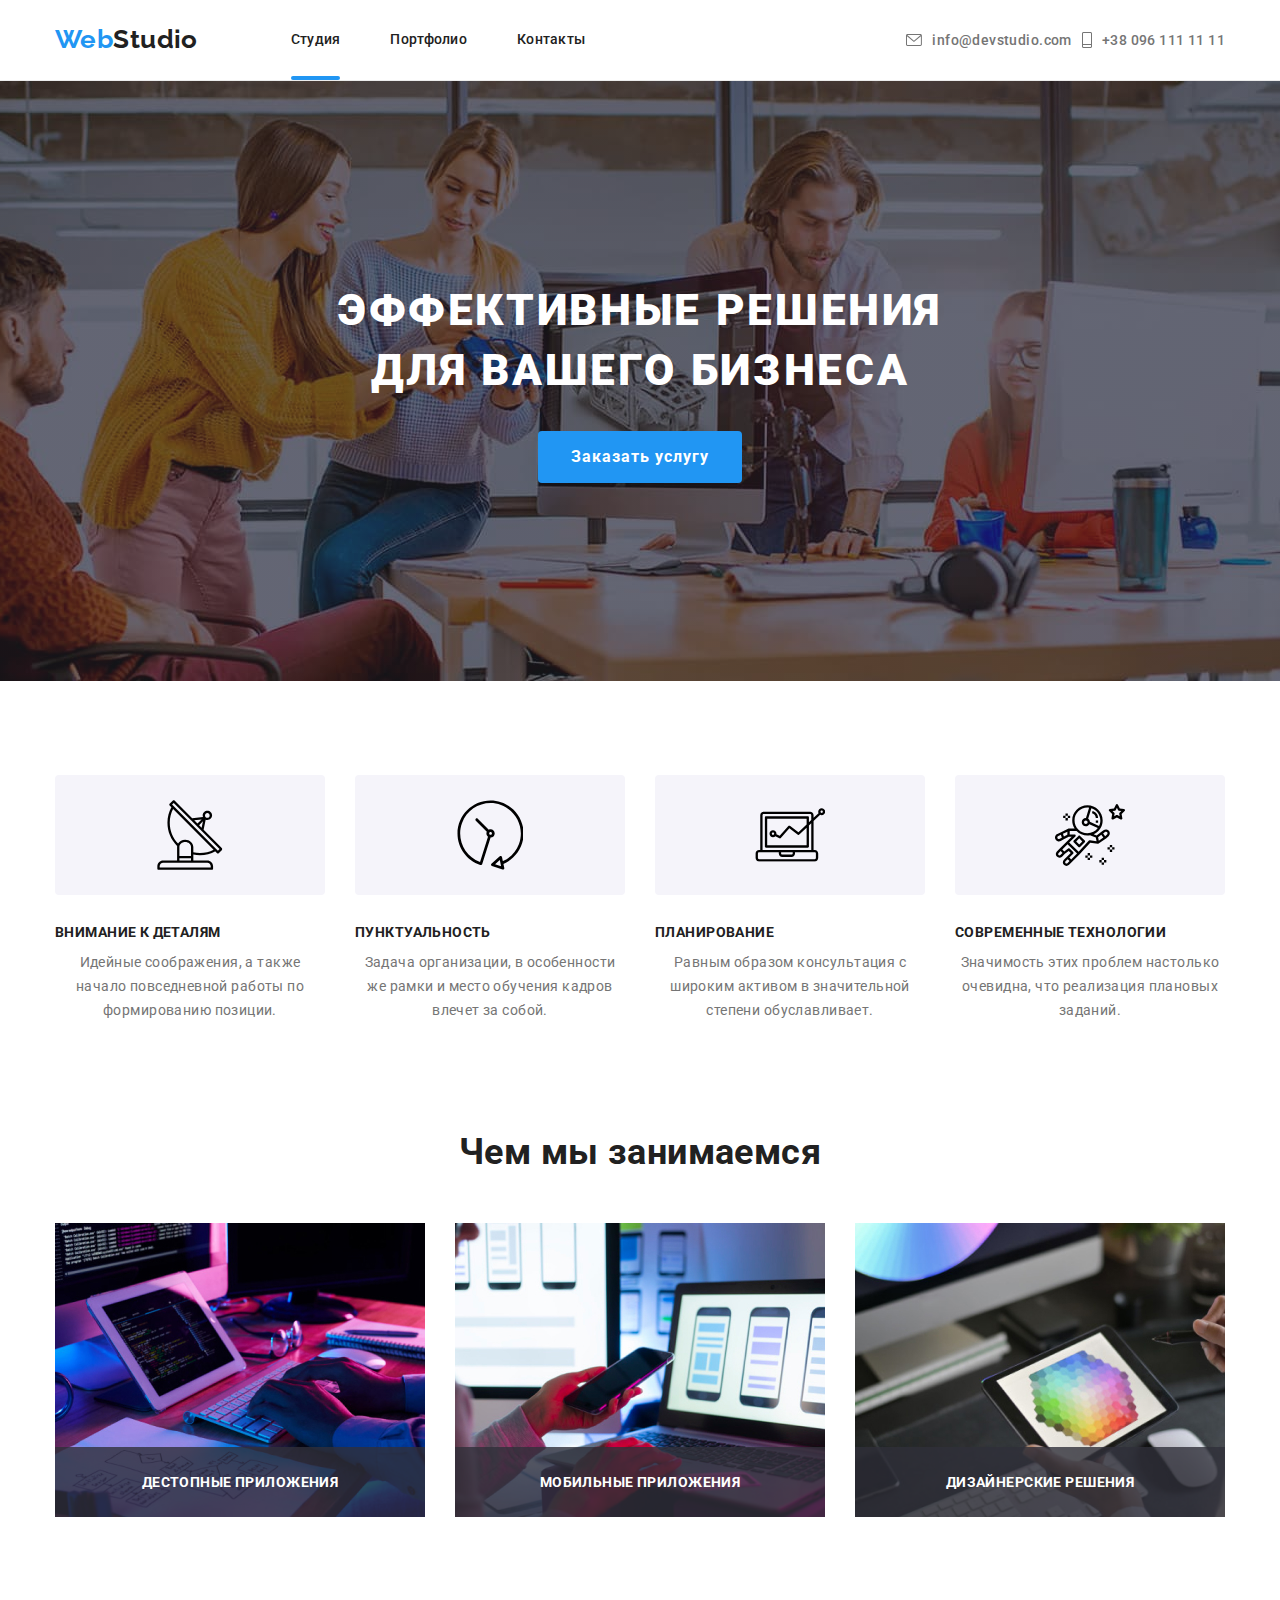
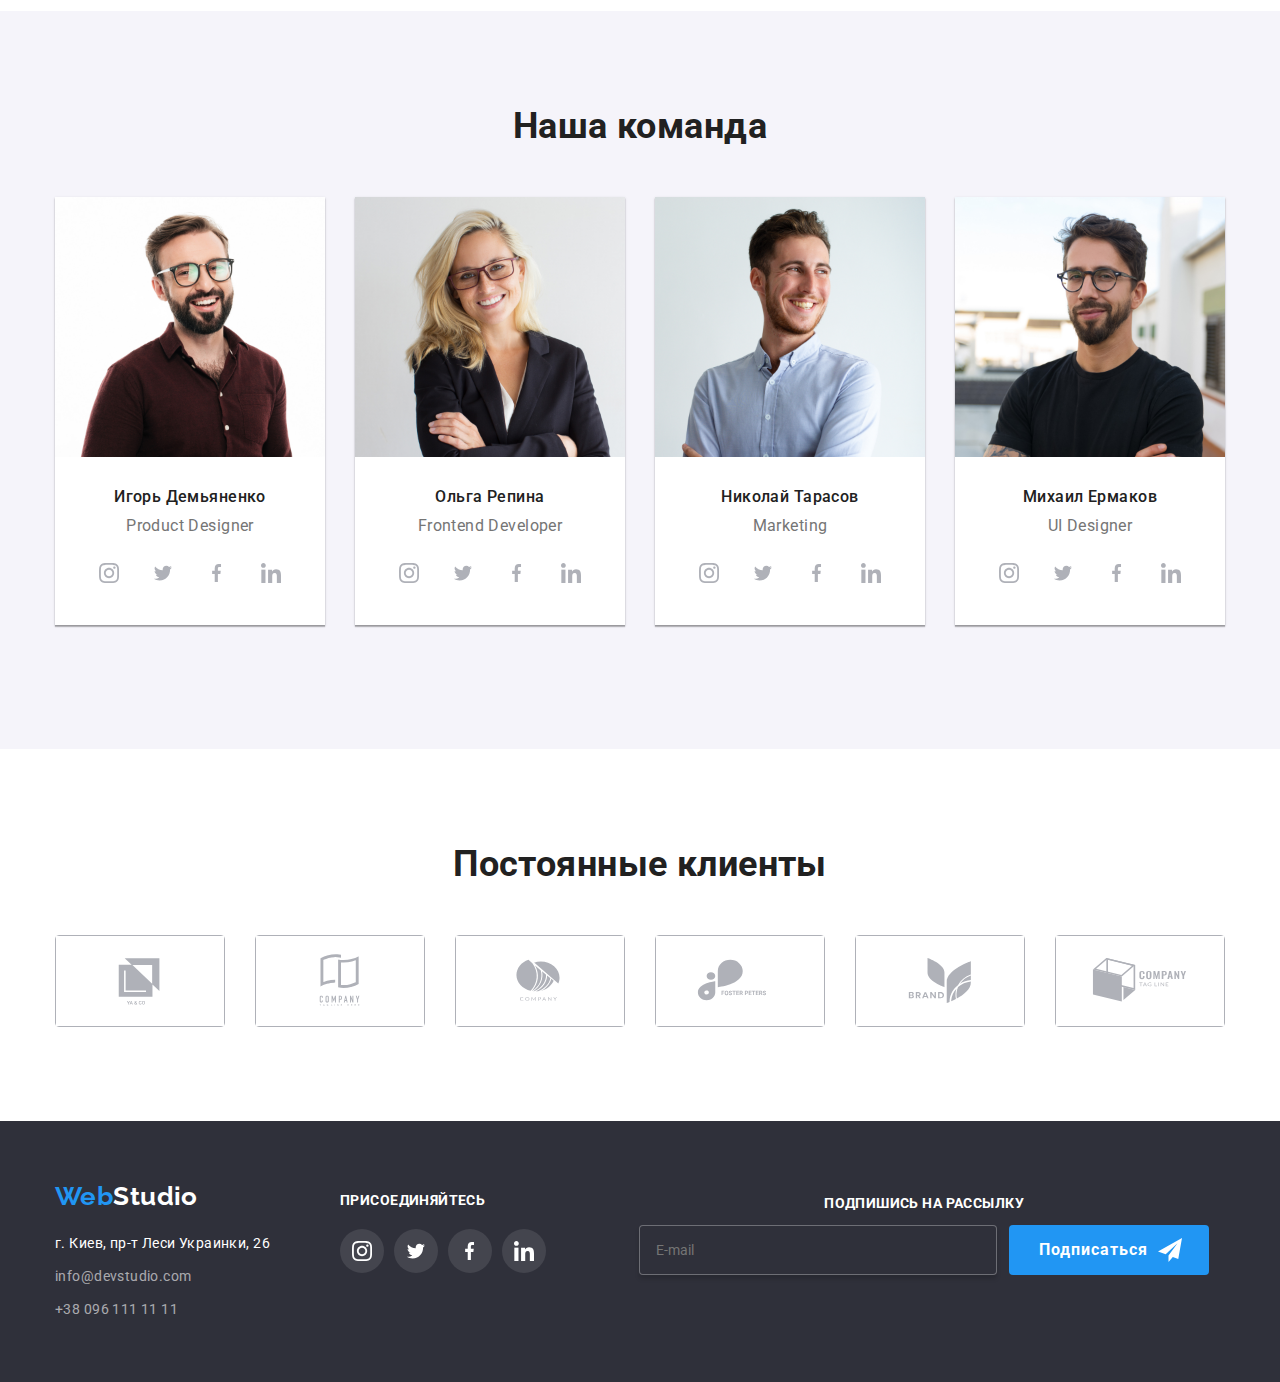
==== commit 847e5e25: "about" ====
--- a/index.html
+++ b/index.html
@@ -46,10 +46,11 @@
             
     </li>
     </ul>
-    <button
-            type="button"
-            class="menu-toggle js-open-menu"
-          >         
+     <button
+          class="menu-toggle js-open-menu"
+          aria-expanded="false"
+          aria-controls="mobile-menu"
+        >    
     <svg class="" width="40" height="40">
     <use class="icon-menu" href=".//img/symbols-defs.svg#icon-menu"></use>
         </svg>
@@ -271,7 +272,7 @@
                     <picture>
                         <source 
                 srcset="./img/card-mob-1x.jpg 1x,
-                ./img/card-mob-2x.jpg 2x" 
+                ./img/card-mob-2x.jpg 2x" max-width="450"
                 media="(max-width: 767px)" />
                 
                  <source 
--- a/css/main.min.css
+++ b/css/main.min.css
@@ -1 +1 @@
-html{-webkit-box-sizing:border-box;box-sizing:border-box}*,*::before,*::after{-webkit-box-sizing:inherit;box-sizing:inherit}:root{--primary-text-color: #757575;--title-text-color: #212121;--text-color-secondary: #FFFFFF;--accent-color: #2196F3}body{color:var(--primary-text-color);background-color:#fff;font-family:Roboto,sans-serif;letter-spacing:.03em;font-size:14px}@media screen and (max-width: 320px){body{overflow:hidden}}textarea{resize:none}ul{list-style:none;margin:0px;padding:0px}.img{display:block;height:auto;max-width:100%}.container{margin-left:auto;margin-right:auto;width:100%;padding-left:15px;padding-right:15px}@media screen and (min-width: 480px){.container{width:480px}}@media screen and (min-width: 768px){.container{width:768px}}@media screen and (min-width: 1200px){.container{width:1200px}}.header{background-color:#fff;border-top:80px;border-bottom:1px solid #ececec;position:relative}.nav{display:-webkit-box;display:-ms-flexbox;display:flex;-webkit-box-align:center;-ms-flex-align:center;align-items:center}.nav .link :current{color:var(--accent-color)}.nav__list{display:none}@media screen and (min-width: 768px){.nav__list{display:-webkit-box;display:-ms-flexbox;display:flex;margin-left:88px;margin-right:84px}}@media screen and (min-width: 1200px){.nav__list{display:-webkit-box;display:-ms-flexbox;display:flex;margin-left:93px}}.nav__list .nav__link:hover,.nav__list .nav__link:focus{color:var(--accent-color)}.nav__list .nav__link{color:var(--title-text-color);font-weight:500;line-height:1.14;letter-spacing:.02em;padding-top:32px;padding-bottom:32px;text-decoration:none;-webkit-transition-property:color;transition-property:color;-webkit-transition-duration:250ms;transition-duration:250ms;-webkit-transition-timing-function:cubic-bezier(0.4, 0, 0.2, 1);transition-timing-function:cubic-bezier(0.4, 0, 0.2, 1);position:relative}.nav__list .nav__item:not(:last-child){margin-right:50px}.nav__item{display:-webkit-box;display:-ms-flexbox;display:flex}.nav__link.current::after{content:"";display:block;width:100%;height:4px;background-color:var(--accent-color);border-radius:2px;position:absolute;left:0;bottom:0;opacity:1;-webkit-transition:250ms cubic-bezier(0.4, 0, 0.2, 1);transition:250ms cubic-bezier(0.4, 0, 0.2, 1)}@media screen and (min-width: 480px){.nav__link.current::after{display:none}}.nav__link::after{content:"";display:block;width:100%;height:4px;background-color:var(--accent-color);border-radius:2px;position:absolute;left:0;bottom:0;opacity:0;-webkit-transition:250ms cubic-bezier(0.4, 0, 0.2, 1);transition:250ms cubic-bezier(0.4, 0, 0.2, 1)}@media screen and (min-width: 480px){.nav__link::after{display:none}}.nav__link:hover::after{opacity:1}.menu-toggle{display:block;margin-left:auto;padding:0px;border:none;background-color:rgba(0,0,0,0)}@media screen and (min-width: 768px){.menu-toggle{display:none}}.icon-menu:hover,.icon-menu:focus{fill:var(--accent-color)}.menu-button .icon-cross{display:none}.menu-button .is-open .icon-cross{display:block}.menu-button .is-open .icon-menu{display:none}.menu-container{padding-top:10px;padding-right:10px;padding-bottom:40px;padding-left:48px;background-color:#fff;text-align:left;font-size:40px}@media screen and (max-width: 767px){.menu-container{display:none;position:fixed;top:0%;left:0%;width:100%;height:100vh}.menu-container.is-open{display:block}}@media screen and (min-width: 768px){.menu-container{display:-webkit-box;display:-ms-flexbox;display:flex}}@media screen and (min-width: 768px){.menu__nav__list{display:none}}@media screen and (min-width: 768px){.menu__soc{display:none}}.menu__nav__item{margin-bottom:32px}.menu__nav__link{font-size:40px;font-weight:500;color:#212121;text-decoration:none}.menu__nav__link:focus,.menu__nav__link:hover{color:var(--accent-color)}.menu-soc{display:block;-webkit-box-pack:left;-ms-flex-pack:left;justify-content:left;text-align:left}.menu__soc__link--tel{color:var(--accent-color);text-align:left;-webkit-box-pack:left;-ms-flex-pack:left;justify-content:left;text-decoration:none;font-size:34px;font-weight:500;margin-top:274px}.menu__soc__link{color:var(--primary-text-color);font-size:24px;font-weight:500;text-decoration:none;margin-top:32px}.menu__soc--list{display:-webkit-box;display:-ms-flexbox;display:flex;margin-top:64px;margin-right:20px}@media screen and (min-width: 768px){.menu__soc--list{display:none}}.menu__soc--list-item{margin-right:20px;position:relative}.menu__soc--list-link{font-size:18px;font-weight:500;color:var(--accent-color);text-decoration:none}.menu__soc--list-item::after{content:" ";width:1px;height:22px;background-color:rgba(33,33,33,.2);position:absolute;right:-10px;bottom:5px}.menu__soc--list-item::after:hover,.menu__soc--list-item::after:focus{background-color:var(--accent-color)}.soc{display:none}@media screen and (min-width: 768px){.soc{display:block;margin-left:auto}}.soc .links:hover,.soc .links:focus{color:var(--accent-color)}@media screen and (min-width: 1200px){.soc{display:-webkit-box;display:-ms-flexbox;display:flex}}.soc .items+.items{margin-left:50px}.soc .links{color:var(--primary-text-color);font-weight:500;text-decoration:none;margin-top:0px;margin-bottom:0px;-webkit-transition-property:color;transition-property:color;-webkit-transition-duration:250ms;transition-duration:250ms;-webkit-transition-timing-function:cubic-bezier(0.4, 0, 0.2, 1);transition-timing-function:cubic-bezier(0.4, 0, 0.2, 1)}.links{display:-webkit-inline-box;display:-ms-inline-flexbox;display:inline-flex;-webkit-box-align:center;-ms-flex-align:center;align-items:center}.links::before{content:"";margin-right:10px}@media screen and (max-width: 768px){.links::before{margin-right:0px}}.soc__link{display:-webkit-box;display:-ms-flexbox;display:flex;-webkit-box-align:center;-ms-flex-align:center;align-items:center;-webkit-box-pack:center;-ms-flex-pack:center;justify-content:center;font-size:12px}@media screen and (min-width: 1200px){.soc__link{font-size:14px}}.soc__icon{fill:currentColor}.soc__icon:hover,.soc__icon:focus{fill:var(--accent-color)}@media screen and (max-width: 767px){.soc__icon{display:none;margin-right:0px}}.header__logo{color:var(--accent-color);font-family:Raleway,sans-serif;font-size:24px;line-height:1.19;font-weight:700;text-decoration:none;margin-top:16px;margin-bottom:16px}@media screen and (min-width: 1200px){.header__logo{font-size:26px;margin-top:24px;margin-bottom:25px}}.header__logo--black{color:var(--title-text-color)}.header__logo:hover{color:var(--accent-color)}.header__logo--white{color:var(--text-color-secondary)}.hero{background-color:#2f303a;text-align:center}.overlay{max-width:1630px;max-height:600px;margin-left:auto;margin-right:auto;background-image:-webkit-gradient(linear, left top, right top, from(rgba(47, 48, 58, 0.4)), to(rgba(47, 48, 58, 0.4))),url("../img/mobile.jpg");background-image:linear-gradient(to right, rgba(47, 48, 58, 0.4), rgba(47, 48, 58, 0.4)),url("../img/mobile.jpg");background-repeat:no-repeat;background-size:cover;background-position:center;padding-top:200px;padding-bottom:200px}@media(min-device-pixel-ratio: 2),(-webkit-min-device-pixel-ratio: 2),(min-resolution: 192dpi),(min-resolution: 2dppx){.overlay{background-image:-webkit-gradient(linear, left top, right top, from(rgba(47, 48, 58, 0.4)), to(rgba(47, 48, 58, 0.4))),url("../img/mob-2x.jpg");background-image:linear-gradient(to right, rgba(47, 48, 58, 0.4), rgba(47, 48, 58, 0.4)),url("../img/mob-2x.jpg")}}@media screen and (min-width: 768px){.overlay{background-image:-webkit-gradient(linear, left top, right top, from(rgba(47, 48, 58, 0.4)), to(rgba(47, 48, 58, 0.4))),url("../img/tablet.jpg");background-image:linear-gradient(to right, rgba(47, 48, 58, 0.4), rgba(47, 48, 58, 0.4)),url("../img/tablet.jpg");background-repeat:no-repeat;background-size:cover;background-position:center}}@media screen and (min-width: 768px)and (min-device-pixel-ratio: 2),screen and (min-width: 768px)and (-webkit-min-device-pixel-ratio: 2),screen and (min-width: 768px)and (min-resolution: 192dpi),screen and (min-width: 768px)and (min-resolution: 2dppx){.overlay{background-image:-webkit-gradient(linear, left top, right top, from(rgba(47, 48, 58, 0.4)), to(rgba(47, 48, 58, 0.4))),url("../img/lap-2x.jpg");background-image:linear-gradient(to right, rgba(47, 48, 58, 0.4), rgba(47, 48, 58, 0.4)),url("../img/lap-2x.jpg")}}@media screen and (min-width: 1200px){.overlay{background-image:-webkit-gradient(linear, left top, right top, from(rgba(47, 48, 58, 0.4)), to(rgba(47, 48, 58, 0.4))),url("../img/Img16.jpg");background-image:linear-gradient(to right, rgba(47, 48, 58, 0.4), rgba(47, 48, 58, 0.4)),url("../img/Img16.jpg");background-repeat:no-repeat;background-size:cover;background-position:center}}@media screen and (min-width: 1200px)and (min-device-pixel-ratio: 2),screen and (min-width: 1200px)and (-webkit-min-device-pixel-ratio: 2),screen and (min-width: 1200px)and (min-resolution: 192dpi),screen and (min-width: 1200px)and (min-resolution: 2dppx){.overlay{background-image:-webkit-gradient(linear, left top, right top, from(rgba(47, 48, 58, 0.4)), to(rgba(47, 48, 58, 0.4))),url("../img/des-2x.jpg");background-image:linear-gradient(to right, rgba(47, 48, 58, 0.4), rgba(47, 48, 58, 0.4)),url("../img/des-2x.jpg")}}.hero__title{color:var(--text-color-secondary);font-size:#000;line-height:1.36;font-weight:900;text-align:Center;Letter-spacing:.06em;margin-top:0px;margin-bottom:30px;font-size:26px}@media screen and (min-width: 1200px){.hero__title{font-size:44px}}.button{color:var(--text-color-secondary);background-color:#2196f3;font-weight:700;font-size:16px;line-height:1.88;letter-spacing:.06em;text-decoration:none;border-radius:4px;padding:10px 32px;min-width:200px;display:inline-block;text-align:center;border:1px solid rgba(0,0,0,0);margin:0px;cursor:pointer}.backdrop{position:fixed;top:0;left:0;width:100%;height:100%;background-color:rgba(0,0,0,.2);opacity:1;-webkit-transition:opacity 250ms cubic-bezier(0.4, 0, 0.2, 1);transition:opacity 250ms cubic-bezier(0.4, 0, 0.2, 1);padding:93px 15px;overflow-y:scroll}.backdrop .is-hidden{opacity:0;visibility:hidden;pointer-events:none}.is-hidden{opacity:0;visibility:hidden;pointer-events:none}.backdrop.is-hidden .modal{-webkit-transform:translate(-50%, -50%) scale(1.1);transform:translate(-50%, -50%) scale(1.1)}.modal{position:absolute;top:50%;left:50%;-webkit-transform:translate(-50%, -50%) scale(1);transform:translate(-50%, -50%) scale(1);min-height:609px;min-width:450px;padding:40px;text-align:left;background-color:#fff;-webkit-transition:-webkit-transform 250ms cubic-bezier(0.4, 0, 0.2, 1);transition:-webkit-transform 250ms cubic-bezier(0.4, 0, 0.2, 1);transition:transform 250ms cubic-bezier(0.4, 0, 0.2, 1);transition:transform 250ms cubic-bezier(0.4, 0, 0.2, 1), -webkit-transform 250ms cubic-bezier(0.4, 0, 0.2, 1);border-radius:4px}@media screen and (min-width: 1200px){.modal{min-width:528px;min-height:581px}}.modal__text{font-weight:700;font-size:20px;line-height:1.15;color:#212121;margin-bottom:12px;margin-top:0px;display:-webkit-box;display:-ms-flexbox;display:flex;-webkit-box-pack:center;-ms-flex-pack:center;justify-content:center;-webkit-box-align:center;-ms-flex-align:center;align-items:center}.modal-form__input{width:100%;height:40px;border:1px solid rgba(33,33,33,.2);border-radius:4px;padding-left:42px}.modal-form__input:focus{border:1px solid #2196f3;outline:none}.modal-form__input:focus+.modal-label__icon{fill:var(--accent-color)}.modal-form__label{font-size:12px;color:#757575;text-align:left;display:block;margin-bottom:4px}.modal-form__check-text{display:-webkit-box;display:-ms-flexbox;display:flex;-ms-flex-wrap:wrap;flex-wrap:wrap;font-size:12px}.modal-form__check-text::before{content:" ";width:16px;height:15px;border:2px solid #212121;border-radius:4px;margin-right:8.38px}@media screen and (min-width: 1200px){.modal-form__check-text::before{margin-left:13px}}.modal-form__check{appearance:none;-webkit-appearance:none;-moz-appearance:none;position:absolute}.modal-form__check.modal-form__check:checked+.modal-form__check-text::before{background-color:var(--accent-color);background-image:url(../img/check.svg);background-repeat:no-repeat;background-position:center;border:none}.modal-form__text{width:100%;height:120px;border:1px solid rgba(33,33,33,.2);border-radius:4px;padding-top:12px;padding-bottom:12px;padding-left:16px;padding-right:16px;margin-bottom:20px}.modal-form__text:focus{border:1px solid #2196f3;outline:none}.input-wrap{position:relative;display:block;margin-bottom:10px}.modal-label__icon{position:absolute;top:50%;left:9px;width:12px;height:12px;display:inline-block;-webkit-transform:translateY(-50%);transform:translateY(-50%);color:#212121}.modal-label__icon:hover,.modal-label__icon:focus{color:var(--accent-color)}.modal-form__check-conditions{color:var(--accent-color);cursor:pointer;text-decoration:underline;margin-left:2px}.modal__button{width:30px;height:30px;border:1px solid rgba(0,0,0,.1);border-radius:50%;background-color:#fff;position:absolute;top:8px;right:8px}.modal__icon{-webkit-box-pack:center;-ms-flex-pack:center;justify-content:center;fill:solid #000}.modal__icon:hover,.modal__icon:focus{fill:var(--accent-color)}.modal-form__button{display:-webkit-box;display:-ms-flexbox;display:flex;-webkit-box-pack:center;-ms-flex-pack:center;justify-content:center;text-align:center}.modal-form__submit-button{color:var(--text-color-secondary);background-color:#2196f3;font-weight:700;font-size:16px;line-height:1.88;letter-spacing:.06em;text-decoration:none;border-radius:4px;padding:10px 55px;min-width:200px;min-height:50px;display:inline-block;text-align:center;-webkit-box-pack:center;-ms-flex-pack:center;justify-content:center;border:1px solid rgba(0,0,0,0);margin-top:30px;cursor:pointer}.content{padding-top:60px;padding-bottom:60px}@media screen and (min-width: 1200px){.content{padding-top:94px;padding-bottom:94px}}.content__title{color:var(--title-text-color);font-weight:700;font-size:28px;line-height:1.17;text-align:center;margin-top:0;margin-bottom:50px}@media screen and (min-width: 1200px){.content__title{margin-bottom:50px;font-size:36px}}.content.no-padding{padding-top:0px;padding-bottom:0px}.content.half-padding{padding-top:0px;padding-bottom:94px}.feature-list__title{color:var(--title-text-color);font-weight:700;font-size:14px;line-height:1.14;margin-top:0px;margin-bottom:10px;width:450px;-webkit-box-pack:center;-ms-flex-pack:center;justify-content:center;text-align:center}@media screen and (min-width: 768px){.feature-list__title{width:354px;-webkit-box-pack:left;-ms-flex-pack:left;justify-content:left;text-align:left}}@media screen and (min-width: 1200px){.feature-list__title{width:270px}}.feature-list{display:-webkit-box;display:-ms-flexbox;display:flex;-ms-flex-wrap:wrap;flex-wrap:wrap;gap:30px}.feature{display:none}.feature-list__item{margin-right:0px}.feature-list__item:last-child{margin-right:0px}.feature-list__link{height:120px;background-color:#f5f4fa;display:-webkit-box;display:-ms-flexbox;display:flex;-ms-flex-wrap:wrap;flex-wrap:wrap;gap:30px;-webkit-box-align:center;-ms-flex-align:center;align-items:center;-webkit-box-pack:center;-ms-flex-pack:center;justify-content:center;margin-bottom:30px;margin-left:15px;margin-right:15px;border-radius:4px;width:calc(100% - 30px)}@media screen and (min-width: 768px){.feature-list__link{width:354px;margin-left:0px;margin-right:0px}}@media screen and (min-width: 1200px){.feature-list__link{width:270px;margin-left:0px;margin-right:0px}}.feature-list__icon:hover,.feature-list__icon:focus{fill:#2196f3}.feature-list__about{margin-top:0px;margin-left:15px;margin-right:15px;padding:0px;line-height:1.71;width:450px}@media screen and (min-width: 768px){.feature-list__about{width:354px;margin-left:0px;margin-right:0px}}@media screen and (min-width: 1200px){.feature-list__about{width:270px;margin-left:0px;margin-right:0px}}.gallery{display:none}@media screen and (min-width: 1200px){.gallery{display:-webkit-box;display:-ms-flexbox;display:flex}}.gallery__list{display:-webkit-box;display:-ms-flexbox;display:flex;text-align:center;-webkit-box-pack:center;-ms-flex-pack:center;justify-content:center;margin:0px;padding:0px;-ms-flex-wrap:wrap;flex-wrap:wrap}.gallery__list>.gallery__item{padding:0px}.gallery__list .gallery__item+.gallery__item{margin-left:30px}.gallery__thumb{position:relative;overflow:hidden}.gallery__overlay{font-size:14px;font-weight:700;line-height:1.17;color:#fff;background-color:rgba(47,48,58,.8);letter-spacing:.03em;width:370px;height:70px;padding-bottom:27px;padding-top:27px;padding-left:auto;padding-right:auto;margin:0px;text-align:center;-webkit-box-pack:center;-ms-flex-pack:center;justify-content:center;display:-webkit-box;display:-ms-flexbox;display:flex;position:absolute;bottom:0;-webkit-transition:-webkit-transform 250ms cubic-bezier(0.4, 0, 0.2, 1);transition:-webkit-transform 250ms cubic-bezier(0.4, 0, 0.2, 1);transition:transform 250ms cubic-bezier(0.4, 0, 0.2, 1);transition:transform 250ms cubic-bezier(0.4, 0, 0.2, 1), -webkit-transform 250ms cubic-bezier(0.4, 0, 0.2, 1)}.socials{display:-webkit-box;display:-ms-flexbox;display:flex;padding-top:0px;padding-bottom:30px;-webkit-box-pack:center;-ms-flex-pack:center;justify-content:center}.socials__item{width:44px;height:44px;margin-right:10px}.socials__item:last-child{margin-right:0px}.socials__link{width:100%;height:100%;background-color:#fff;border-radius:50%;display:-webkit-box;display:-ms-flexbox;display:flex;-webkit-box-align:center;-ms-flex-align:center;align-items:center;-webkit-box-pack:center;-ms-flex-pack:center;justify-content:center;-webkit-transition-property:background-color;transition-property:background-color;-webkit-transition-duration:250ms;transition-duration:250ms;-webkit-transition-timing-function:cubic-bezier(0.4, 0, 0.2, 1);transition-timing-function:cubic-bezier(0.4, 0, 0.2, 1)}.socials__link:hover,.socials__link:focus{background-color:#2196f3}.socials__link:hover .socials__icon,.socials__link:focus .socials__icon{fill:#fff}.socials__link--dark{width:100%;height:100%;background-color:rgba(255,255,255,.1);border-radius:50%;display:-webkit-box;display:-ms-flexbox;display:flex;-webkit-box-align:center;-ms-flex-align:center;align-items:center;-webkit-box-pack:center;-ms-flex-pack:center;justify-content:center;-webkit-transition-property:background-color;transition-property:background-color;-webkit-transition-duration:250ms;transition-duration:250ms;-webkit-transition-timing-function:cubic-bezier(0.4, 0, 0.2, 1);transition-timing-function:cubic-bezier(0.4, 0, 0.2, 1)}.socials__link--dark:hover,.socials__link--dark:focus{background-color:#2196f3}.socials__icon{fill:#afb1b8;-webkit-transition-property:fill;transition-property:fill;-webkit-transition-duration:250ms;transition-duration:250ms;-webkit-transition-timing-function:cubic-bezier(0.4, 0, 0.2, 1);transition-timing-function:cubic-bezier(0.4, 0, 0.2, 1)}.socials__icon--white{fill:#fff}.socials__list{display:-webkit-box;display:-ms-flexbox;display:flex;padding-top:0px;padding-bottom:30px;-webkit-box-pack:center;-ms-flex-pack:center;justify-content:center}.socials__title{font-size:14px;font-weight:700;line-height:1.14;color:var(--text-color-secondary);padding-bottom:0px;margin-bottom:20px}.flex-container{display:-webkit-box;display:-ms-flexbox;display:flex;-ms-flex-wrap:wrap;flex-wrap:wrap;margin-left:0px;padding:0px;gap:30px;-webkit-box-pack:center;-ms-flex-pack:center;justify-content:center}.flex-elements{width:100%;margin-bottom:30px;border:1px solid #eee;border-top:none;-webkit-transition-property:-webkit-box-shadow;transition-property:-webkit-box-shadow;transition-property:box-shadow;transition-property:box-shadow, -webkit-box-shadow;-webkit-transition-duration:250ms;transition-duration:250ms;-webkit-transition-timing-function:cubic-bezier(0.4, 0, 0.2, 1);transition-timing-function:cubic-bezier(0.4, 0, 0.2, 1)}.flex-elements:hover,.flex-elements:focus{-webkit-box-shadow:1px 4px 6px rgba(0,0,0,.16),0px 4px 4px rgba(0,0,0,.06),0px 1px 1px rgba(0,0,0,.12);box-shadow:1px 4px 6px rgba(0,0,0,.16),0px 4px 4px rgba(0,0,0,.06),0px 1px 1px rgba(0,0,0,.12)}.flex-elements:nth-child(3n):nth-last-child(-n+3){margin-bottom:0px}.flex-element{width:100%}@media screen and (min-width: 768px){.flex-element{width:354px}}@media screen and (min-width: 1200px){.flex-element{width:270px}}.flex-element:nth-child(2n){margin-right:0px}.flex-element:nth-last-child(-n+4){margin-bottom:0px}.btn__nav{display:-webkit-box;display:-ms-flexbox;display:flex;-webkit-box-pack:center;-ms-flex-pack:center;justify-content:center;margin-top:0px;margin-bottom:50px;padding:0px}.btn__nav .btn__item+.btn__item{margin-left:8px}.btn__nav .btn__style:hover,.btn__nav .btn__style:focus{color:var(--text-color-secondary);background-color:var(--accent-color);-webkit-box-shadow:0px 3px 1px rgba(0,0,0,.1),0px 1px 2px rgba(0,0,0,.08),0px 2px 2px rgba(0,0,0,.12);box-shadow:0px 3px 1px rgba(0,0,0,.1),0px 1px 2px rgba(0,0,0,.08),0px 2px 2px rgba(0,0,0,.12)}.btn__style{font-family:roboto;font-size:16px;line-height:1.63;font-weight:500;background-color:#f5f4fa;border-radius:4px;padding:6px 22px;min-width:73px;display:inline-block;text-align:center;border:1px solid rgba(0,0,0,0);-webkit-transition-property:all;transition-property:all;-webkit-transition-duration:250ms;transition-duration:250ms;-webkit-transition-timing-function:cubic-bezier(0.4, 0, 0.2, 1);transition-timing-function:cubic-bezier(0.4, 0, 0.2, 1)}.btn__style:hover,.btn__style:focus{color:var(--text-color-secondary);background-color:var(--accent-color);-webkit-box-shadow:0px 3px 1px rgba(0,0,0,.1),0px 1px 2px rgba(0,0,0,.08),0px 2px 2px rgba(0,0,0,.12);box-shadow:0px 3px 1px rgba(0,0,0,.1),0px 1px 2px rgba(0,0,0,.08),0px 2px 2px rgba(0,0,0,.12)}.card-set{background-color:#f5f4fa}.card-set__item{background-color:#fff;-webkit-box-shadow:0px 2px 1px rgba(0,0,0,.2),0px 1px 1px rgba(0,0,0,.14),0px 1px 3px rgba(0,0,0,.12);box-shadow:0px 2px 1px rgba(0,0,0,.2),0px 1px 1px rgba(0,0,0,.14),0px 1px 3px rgba(0,0,0,.12);margin-bottom:30px;width:100%}@media screen and (min-width: 768px){.card-set__item{width:354px}}@media screen and (min-width: 1200px){.card-set__item{width:270px}}.card-set__list{padding-top:30px;padding-bottom:16px;width:100%}@media screen and (min-width: 768px){.card-set__list{width:354px}}@media screen and (min-width: 1200px){.card-set__list{width:270px}}.card-set__item-title{color:var(--title-text-color);font-weight:500;font-size:16px;line-height:1.19;margin-top:0px;margin-bottom:10px;text-align:center}.card-set__top-text{color:var(--primary-text-color);font-size:16px;line-height:1.19;margin:0px;text-align:center}.portfolio{margin:0px;padding:0px;display:none}.portfolio__link{text-decoration:none}.portfolio__thumb{position:relative;overflow:hidden}.portfolio__thumb:hover .portfolio__text{-webkit-transform:translateY(0);transform:translateY(0)}.portfolio__text{font-size:18px;line-height:1.56;color:#fff;background-color:#2196f3;letter-spacing:.03em;width:370px;height:100%;padding-bottom:63px;padding-top:63px;padding-left:24px;padding-right:24px;margin:0px;text-align:left;-webkit-box-pack:center;-ms-flex-pack:center;justify-content:center;display:-webkit-box;display:-ms-flexbox;display:flex;position:absolute;top:0;-webkit-transform:translateY(100%);transform:translateY(100%);-webkit-transition:-webkit-transform 250ms cubic-bezier(0.4, 0, 0.2, 1);transition:-webkit-transform 250ms cubic-bezier(0.4, 0, 0.2, 1);transition:transform 250ms cubic-bezier(0.4, 0, 0.2, 1);transition:transform 250ms cubic-bezier(0.4, 0, 0.2, 1), -webkit-transform 250ms cubic-bezier(0.4, 0, 0.2, 1)}.portfolio__item{background-color:#fff;width:370px;margin-right:30px}.portfolio__group{padding-top:20px;padding-bottom:20px;padding-left:24px;padding-right:24px;margin:0px;width:370px}.portfolio-group__title{color:var(--title-text-color);font-weight:700;font-size:18px;line-height:2;letter-spacing:.06em;margin-bottom:4px;margin:0px}.portfolio-group__about{color:#757575;font-size:16px;line-height:1.88;margin:0px;padding:0px}.client{padding-top:60px;padding-bottom:60px}@media screen and (min-width: 1200px){.client{padding-top:94px;padding-bottom:94px}}.client__title{color:var(--title-text-color);font-size:28px;font-weight:700;line-height:1.17;text-align:center;margin-top:0px;margin-bottom:30px}@media screen and (min-width: 1200px){.client__title{margin-bottom:50px;font-size:36px}}.client__list{display:-webkit-box;display:-ms-flexbox;display:flex;-ms-flex-wrap:wrap;flex-wrap:wrap;gap:30px;-webkit-box-pack:center;-ms-flex-pack:center;justify-content:center;-webkit-box-align:center;-ms-flex-align:center;align-items:center}.client__item{height:92px;border:1px Solid #afb1b8;border-radius:4px;width:210px}@media screen and (min-width: 768px){.client__item{width:226px}}@media screen and (min-width: 1200px){.client__item{width:170px}}.client__item:hover,.client__item:focus{border:1px Solid #2196f3}.client__item:last-child{margin-right:0px}.client__link{width:100%;height:100%;background-color:#fff;display:-webkit-box;display:-ms-flexbox;display:flex;-webkit-box-align:center;-ms-flex-align:center;align-items:center;-webkit-box-pack:center;-ms-flex-pack:center;justify-content:center;-webkit-transition-property:background-color;transition-property:background-color;-webkit-transition-duration:250ms;transition-duration:250ms;-webkit-transition-timing-function:cubic-bezier(0.4, 0, 0.2, 1);transition-timing-function:cubic-bezier(0.4, 0, 0.2, 1)}.client__link:hover .client__icon,.client__link:focus .client__icon{fill:#2196f3}.client__icon{fill:#afb1b8;-webkit-transition-property:fill;transition-property:fill;-webkit-transition-duration:250ms;transition-duration:250ms;-webkit-transition-timing-function:cubic-bezier(0.4, 0, 0.2, 1);transition-timing-function:cubic-bezier(0.4, 0, 0.2, 1)}.footer__wrap{display:-webkit-box;display:-ms-flexbox;display:flex;-ms-flex-wrap:wrap;flex-wrap:wrap}@media screen and (max-width: 767px){.footer__wrap{display:none}}.footer__adress{margin-right:165px;margin-left:76px;-webkit-box-pack:center;-ms-flex-pack:center;justify-content:center;text-align:center}@media screen and (min-width: 1200px){.footer__adress{margin-right:70px;text-align:left;-webkit-box-pack:left;-ms-flex-pack:left;justify-content:left}}.footer__adress--info{color:rgba(255,255,255,.6);line-height:1.71;text-decoration:none;font-style:normal;margin:0px;-webkit-transition-property:color;transition-property:color;-webkit-transition-duration:250ms;transition-duration:250ms;-webkit-transition-timing-function:cubic-bezier(0.4, 0, 0.2, 1);transition-timing-function:cubic-bezier(0.4, 0, 0.2, 1)}.footer__nav{text-decoration:none;padding:0px;margin:0px}.footer__nav .footer__adress--map:hover,.footer__nav .footer__adress--map:focus{color:var(--accent-color)}.footer__nav .footer__adress--info:hover,.footer__nav .footer__adress--info:focus{color:var(--text-color-secondary);background-color:var(--accent-color)}.footer__wrap .container{display:-webkit-box;display:-ms-flexbox;display:flex}@media screen and (min-width: 768px){.footer__wrap .container{margin-left:76px}}.footer{background-color:#2f303a;padding-top:60px;padding-bottom:60px}.footer__nav--item{margin-top:20px;margin-bottom:9px}.footer__nav--items{margin-top:0px;margin-bottom:9px}.footer__adress--map{color:var(--text-color-secondary);line-height:1.71;text-decoration:none;font-style:normal;margin:0px}.footer-content{margin-left:93px;display:block}@media screen and (max-width: 767px){.footer-content{display:none}}@media screen and (min-width: 768px){.footer-content{display:-webkit-box;display:-ms-flexbox;display:flex;-ms-flex-wrap:wrap;flex-wrap:wrap;-webkit-box-pack:center;-ms-flex-pack:center;justify-content:center;text-align:center;margin-top:60px}}.footer-content__title{color:var(--text-color-secondary);font-weight:700}.footer-content__block{display:-webkit-inline-box;display:-ms-inline-flexbox;display:inline-flex}@media screen and (min-width: 768px){.footer-content__block{display:block;-webkit-box-pack:center;-ms-flex-pack:center;justify-content:center;text-align:center}}.footer-content__input{min-width:450px;height:50px;margin-bottom:30px;background-color:#2f303a;border-radius:4px;padding-left:16px;border:1px solid rgba(255,255,255,.3);-webkit-box-shadow:0px 4px 4px rgba(0,0,0,.15);box-shadow:0px 4px 4px rgba(0,0,0,.15)}.footer-content__input:focus{border-color:#2196f3;color:#ececec}@media screen and (min-width: 1200px){.footer-content__input{min-width:358px}}.footer-content__button{color:var(--text-color-secondary);background-color:#2196f3;font-weight:700;font-size:16px;line-height:1.88;letter-spacing:.06em;border-radius:4px;text-align:left;padding-left:29px;cursor:pointer;margin-left:12px;width:200px;height:50px;position:relative;border:1px solid rgba(0,0,0,0)}.footer-content__icon{width:24px;height:24px;fill:#fff;margin-left:10px;position:absolute;top:50%;-webkit-transform:translateY(-50%);transform:translateY(-50%)}.online{-webkit-box-pack:center;-ms-flex-pack:center;justify-content:center;text-align:center}@media screen and (max-width: 767px){.online{display:none}}@media screen and (min-width: 1200px){.online{-webkit-box-pack:left;-ms-flex-pack:left;justify-content:left;text-align:left}}@media screen and (min-width: 768px){.footer__mobile{display:none}}.footer__mobile__wrap{-webkit-box-pack:center;-ms-flex-pack:center;justify-content:center;text-align:center}.footer__mobile__nav{margin-bottom:60px;margin-top:20px}.footer__mobile__nav--item{margin-bottom:8px}.footer-content__block-mobile{display:block}.footer-content__input-mobile{margin-bottom:20px;min-width:100%;height:50px;background-color:#2f303a;border-radius:4px;padding-left:16px;border:1px solid rgba(255,255,255,.3);-webkit-box-shadow:0px 4px 4px rgba(0,0,0,.15);box-shadow:0px 4px 4px rgba(0,0,0,.15)}.footer-content__input-mobile:focus{border-color:#2196f3;color:#ececec}/*# sourceMappingURL=main.min.css.map */+html{-webkit-box-sizing:border-box;box-sizing:border-box}*,*::before,*::after{-webkit-box-sizing:inherit;box-sizing:inherit}:root{--primary-text-color: #757575;--title-text-color: #212121;--text-color-secondary: #FFFFFF;--accent-color: #2196F3}body{color:var(--primary-text-color);background-color:#fff;font-family:Roboto,sans-serif;letter-spacing:.03em;font-size:14px}@media screen and (max-width: 320px){body{overflow:hidden}}textarea{resize:none}ul{list-style:none;margin:0px;padding:0px}img{display:block;height:auto;max-width:100%}.container{margin-left:auto;margin-right:auto;max-width:100%;padding-left:15px;padding-right:15px}@media screen and (min-width: 480px){.container{width:480px}}@media screen and (min-width: 768px){.container{width:768px}}@media screen and (min-width: 1200px){.container{width:1200px}}.header{background-color:#fff;border-top:80px;border-bottom:1px solid #ececec;position:relative}.nav{display:-webkit-box;display:-ms-flexbox;display:flex;-webkit-box-align:center;-ms-flex-align:center;align-items:center}.nav .link :current{color:var(--accent-color)}.nav__list{display:none}@media screen and (min-width: 768px){.nav__list{display:-webkit-box;display:-ms-flexbox;display:flex;margin-left:88px;margin-right:84px}}@media screen and (min-width: 1200px){.nav__list{display:-webkit-box;display:-ms-flexbox;display:flex;margin-left:93px}}.nav__list .nav__link:hover,.nav__list .nav__link:focus{color:var(--accent-color)}.nav__list .nav__link{color:var(--title-text-color);font-weight:500;line-height:1.14;letter-spacing:.02em;padding-top:32px;padding-bottom:32px;text-decoration:none;-webkit-transition-property:color;transition-property:color;-webkit-transition-duration:250ms;transition-duration:250ms;-webkit-transition-timing-function:cubic-bezier(0.4, 0, 0.2, 1);transition-timing-function:cubic-bezier(0.4, 0, 0.2, 1);position:relative}.nav__list .nav__item:not(:last-child){margin-right:50px}.nav__item{display:-webkit-box;display:-ms-flexbox;display:flex}.nav__link.current::after{display:none}@media screen and (min-width: 768px){.nav__link.current::after{content:" ";display:block;width:100%;height:4px;background-color:var(--accent-color);border-radius:2px;position:absolute;left:0;bottom:0;opacity:1;-webkit-transition:250ms cubic-bezier(0.4, 0, 0.2, 1);transition:250ms cubic-bezier(0.4, 0, 0.2, 1)}}.nav__link::after{content:"";display:block;width:100%;height:4px;background-color:var(--accent-color);border-radius:2px;position:absolute;left:0;bottom:0;opacity:0;-webkit-transition:250ms cubic-bezier(0.4, 0, 0.2, 1);transition:250ms cubic-bezier(0.4, 0, 0.2, 1)}@media screen and (min-width: 480px){.nav__link::after{display:none}}.nav__link:hover::after{opacity:1}.menu-toggle{display:block;margin-left:auto;padding:0px;border:none;background-color:rgba(0,0,0,0)}@media screen and (min-width: 768px){.menu-toggle{display:none}}.icon-menu:hover,.icon-menu:focus{fill:var(--accent-color)}.menu-button .icon-cross{display:none}@media screen and (max-width: 767px){.menu-container{padding-top:8px;padding-right:15px;padding-bottom:40px;padding-left:48px;background-color:#fff;text-align:left;font-size:40px;display:none;position:fixed;top:0%;left:0%;width:100%;height:100vh;z-index:1}.menu-container.is-open{display:block}}@media screen and (min-width: 768px){.menu-container{display:-webkit-box;display:-ms-flexbox;display:flex}}@media screen and (min-width: 768px){.menu__nav__list{display:none}}@media screen and (min-width: 768px){.menu__soc{display:none}}.menu__nav__item{margin-bottom:32px}.menu__nav__link{font-size:40px;font-weight:500;color:#212121;text-decoration:none}.menu__nav__link:focus,.menu__nav__link:hover{color:var(--accent-color)}.menu-soc{display:block;-webkit-box-pack:left;-ms-flex-pack:left;justify-content:left;text-align:left}.menu__soc__link--tel{color:var(--accent-color);text-align:left;-webkit-box-pack:left;-ms-flex-pack:left;justify-content:left;text-decoration:none;font-size:34px;font-weight:500;margin-top:274px}.menu__soc__link{color:var(--primary-text-color);font-size:24px;font-weight:500;text-decoration:none;margin-top:32px}.menu__soc--list{display:-webkit-box;display:-ms-flexbox;display:flex;margin-top:64px;margin-right:20px}@media screen and (min-width: 768px){.menu__soc--list{display:none}}.menu__soc--list-item{margin-right:20px;position:relative}.menu__soc--list-link{font-size:18px;font-weight:500;color:var(--accent-color);text-decoration:none}.menu__soc--list-item::after{content:" ";width:1px;height:22px;background-color:rgba(33,33,33,.2);position:absolute;right:-10px;bottom:5px}.menu__soc--list-item::after:hover,.menu__soc--list-item::after:focus{background-color:var(--accent-color)}.soc{display:none}@media screen and (min-width: 768px){.soc{display:block;margin-left:auto}.soc .links:hover,.soc .links:focus{color:var(--accent-color)}}@media screen and (min-width: 1200px){.soc{display:-webkit-box;display:-ms-flexbox;display:flex}}.soc .items+.items{margin-left:50px}.soc .links{color:var(--primary-text-color);font-weight:500;text-decoration:none;margin-top:0px;margin-bottom:0px;-webkit-transition-property:color;transition-property:color;-webkit-transition-duration:250ms;transition-duration:250ms;-webkit-transition-timing-function:cubic-bezier(0.4, 0, 0.2, 1);transition-timing-function:cubic-bezier(0.4, 0, 0.2, 1)}.links{display:-webkit-inline-box;display:-ms-inline-flexbox;display:inline-flex;-webkit-box-align:center;-ms-flex-align:center;align-items:center;margin-bottom:10px}.links::before{content:" ";margin-right:10px}@media screen and (max-width: 768px){.links::before{margin-right:0px}}.soc__link{display:-webkit-box;display:-ms-flexbox;display:flex;-webkit-box-align:center;-ms-flex-align:center;align-items:center;-webkit-box-pack:center;-ms-flex-pack:center;justify-content:center;font-size:12px}@media screen and (min-width: 1200px){.soc__link{font-size:14px}}.soc__icon{fill:currentColor;margin-right:10px}.soc__icon:hover,.soc__icon:focus{fill:var(--accent-color)}@media screen and (max-width: 767px){.soc__icon{display:none;margin-right:0px}}.header__logo{color:var(--accent-color);font-family:Raleway,sans-serif;font-size:24px;line-height:1.19;font-weight:700;text-decoration:none;margin-top:16px;margin-bottom:16px}@media screen and (min-width: 1200px){.header__logo{font-size:26px;margin-top:24px;margin-bottom:25px}}.header__logo--black{color:var(--title-text-color)}.header__logo:hover{color:var(--accent-color)}.header__logo--white{color:var(--text-color-secondary)}.hero{background-color:#2f303a;text-align:center}.overlay{max-width:1630px;max-height:600px;margin-left:auto;margin-right:auto;background-image:-webkit-gradient(linear, left top, right top, from(rgba(47, 48, 58, 0.4)), to(rgba(47, 48, 58, 0.4))),url("../img/mobile.jpg");background-image:linear-gradient(to right, rgba(47, 48, 58, 0.4), rgba(47, 48, 58, 0.4)),url("../img/mobile.jpg");background-repeat:no-repeat;background-size:cover;background-position:center;padding-top:200px;padding-bottom:200px}@media(min-device-pixel-ratio: 2),(-webkit-min-device-pixel-ratio: 2),(min-resolution: 192dpi),(min-resolution: 2dppx){.overlay{background-image:-webkit-gradient(linear, left top, right top, from(rgba(47, 48, 58, 0.4)), to(rgba(47, 48, 58, 0.4))),url("../img/mob-2x.jpg");background-image:linear-gradient(to right, rgba(47, 48, 58, 0.4), rgba(47, 48, 58, 0.4)),url("../img/mob-2x.jpg")}}@media screen and (min-width: 768px){.overlay{background-image:-webkit-gradient(linear, left top, right top, from(rgba(47, 48, 58, 0.4)), to(rgba(47, 48, 58, 0.4))),url("../img/tablet.jpg");background-image:linear-gradient(to right, rgba(47, 48, 58, 0.4), rgba(47, 48, 58, 0.4)),url("../img/tablet.jpg");background-repeat:no-repeat;background-size:cover;background-position:center}}@media screen and (min-width: 768px)and (min-device-pixel-ratio: 2),screen and (min-width: 768px)and (-webkit-min-device-pixel-ratio: 2),screen and (min-width: 768px)and (min-resolution: 192dpi),screen and (min-width: 768px)and (min-resolution: 2dppx){.overlay{background-image:-webkit-gradient(linear, left top, right top, from(rgba(47, 48, 58, 0.4)), to(rgba(47, 48, 58, 0.4))),url("../img/lap-2x.jpg");background-image:linear-gradient(to right, rgba(47, 48, 58, 0.4), rgba(47, 48, 58, 0.4)),url("../img/lap-2x.jpg")}}@media screen and (min-width: 1200px){.overlay{background-image:-webkit-gradient(linear, left top, right top, from(rgba(47, 48, 58, 0.4)), to(rgba(47, 48, 58, 0.4))),url("../img/Img16.jpg");background-image:linear-gradient(to right, rgba(47, 48, 58, 0.4), rgba(47, 48, 58, 0.4)),url("../img/Img16.jpg");background-repeat:no-repeat;background-size:cover;background-position:center}}@media screen and (min-width: 1200px)and (min-device-pixel-ratio: 2),screen and (min-width: 1200px)and (-webkit-min-device-pixel-ratio: 2),screen and (min-width: 1200px)and (min-resolution: 192dpi),screen and (min-width: 1200px)and (min-resolution: 2dppx){.overlay{background-image:-webkit-gradient(linear, left top, right top, from(rgba(47, 48, 58, 0.4)), to(rgba(47, 48, 58, 0.4))),url("../img/des-2x.jpg");background-image:linear-gradient(to right, rgba(47, 48, 58, 0.4), rgba(47, 48, 58, 0.4)),url("../img/des-2x.jpg")}}.hero__title{color:var(--text-color-secondary);font-size:#000;line-height:1.36;font-weight:900;text-align:Center;Letter-spacing:.06em;margin-top:0px;margin-bottom:30px;font-size:26px}@media screen and (min-width: 1200px){.hero__title{font-size:44px}}.button{color:var(--text-color-secondary);background-color:#2196f3;font-weight:700;font-size:16px;line-height:1.88;letter-spacing:.06em;text-decoration:none;border-radius:4px;padding:10px 32px;min-width:200px;display:inline-block;text-align:center;border:1px solid rgba(0,0,0,0);margin:0px;cursor:pointer}.backdrop{position:fixed;top:0;left:0;width:100%;height:100%;background-color:rgba(0,0,0,.2);opacity:1;-webkit-transition:opacity 250ms cubic-bezier(0.4, 0, 0.2, 1);transition:opacity 250ms cubic-bezier(0.4, 0, 0.2, 1);padding:93px 15px;overflow-y:scroll;z-index:1}.backdrop .is-hidden{opacity:0;visibility:hidden;pointer-events:none}.is-hidden{opacity:0;visibility:hidden;pointer-events:none}.backdrop.is-hidden .modal{-webkit-transform:translate(-50%, -50%) scale(1.1);transform:translate(-50%, -50%) scale(1.1)}.modal{position:absolute;top:50%;left:50%;-webkit-transform:translate(-50%, -50%) scale(1);transform:translate(-50%, -50%) scale(1);min-height:609px;min-width:450px;padding:40px;text-align:left;background-color:#fff;-webkit-transition:-webkit-transform 250ms cubic-bezier(0.4, 0, 0.2, 1);transition:-webkit-transform 250ms cubic-bezier(0.4, 0, 0.2, 1);transition:transform 250ms cubic-bezier(0.4, 0, 0.2, 1);transition:transform 250ms cubic-bezier(0.4, 0, 0.2, 1), -webkit-transform 250ms cubic-bezier(0.4, 0, 0.2, 1);border-radius:4px}@media screen and (min-width: 1200px){.modal{min-width:528px;min-height:581px}}.modal__text{font-weight:700;font-size:20px;line-height:1.15;color:#212121;margin-bottom:12px;margin-top:0px;display:-webkit-box;display:-ms-flexbox;display:flex;-webkit-box-pack:center;-ms-flex-pack:center;justify-content:center;-webkit-box-align:center;-ms-flex-align:center;align-items:center}.modal-form__input{width:100%;height:40px;border:1px solid rgba(33,33,33,.2);border-radius:4px;padding-left:42px}.modal-form__input:focus{border:1px solid #2196f3;outline:none}.modal-form__input:focus+.modal-label__icon{fill:var(--accent-color)}.modal-form__label{font-size:12px;color:#757575;text-align:left;display:block;margin-bottom:4px}.modal-form__check-text{display:-webkit-box;display:-ms-flexbox;display:flex;-ms-flex-wrap:wrap;flex-wrap:wrap;font-size:12px}.modal-form__check-text::before{content:" ";width:16px;height:15px;border:2px solid #212121;border-radius:4px;margin-right:8.38px}@media screen and (min-width: 1200px){.modal-form__check-text::before{margin-left:13px}}.modal-form__check{appearance:none;-webkit-appearance:none;-moz-appearance:none;position:absolute}.modal-form__check.modal-form__check:checked+.modal-form__check-text::before{background-color:var(--accent-color);background-image:url(../img/check.svg);background-repeat:no-repeat;background-position:center;border:none}.modal-form__text{width:100%;height:120px;border:1px solid rgba(33,33,33,.2);border-radius:4px;padding-top:12px;padding-bottom:12px;padding-left:16px;padding-right:16px;margin-bottom:20px}.modal-form__text:focus{border:1px solid #2196f3;outline:none}.input-wrap{position:relative;display:block;margin-bottom:10px}.modal-label__icon{position:absolute;top:50%;left:9px;width:12px;height:12px;display:inline-block;-webkit-transform:translateY(-50%);transform:translateY(-50%);color:#212121}.modal-label__icon:hover,.modal-label__icon:focus{color:var(--accent-color)}.modal-form__check-conditions{color:var(--accent-color);cursor:pointer;text-decoration:underline;margin-left:2px}.modal__button{width:30px;height:30px;border:1px solid rgba(0,0,0,.1);border-radius:50%;background-color:#fff;position:absolute;top:8px;right:8px}.modal__icon{-webkit-box-pack:center;-ms-flex-pack:center;justify-content:center;fill:solid #000}.modal__icon:hover,.modal__icon:focus{fill:var(--accent-color)}.modal-form__button{display:-webkit-box;display:-ms-flexbox;display:flex;-webkit-box-pack:center;-ms-flex-pack:center;justify-content:center;text-align:center}.modal-form__submit-button{color:var(--text-color-secondary);background-color:#2196f3;font-weight:700;font-size:16px;line-height:1.88;letter-spacing:.06em;text-decoration:none;border-radius:4px;padding:10px 55px;min-width:200px;min-height:50px;display:inline-block;text-align:center;-webkit-box-pack:center;-ms-flex-pack:center;justify-content:center;border:1px solid rgba(0,0,0,0);margin-top:30px;cursor:pointer}.content{padding-top:60px;padding-bottom:60px;text-align:center}@media screen and (min-width: 768px){.content{min-width:768px}}@media screen and (min-width: 1200px){.content{min-width:1200px;padding-top:94px;padding-bottom:94px}}.content__title{color:var(--title-text-color);font-weight:700;font-size:28px;line-height:1.17;text-align:center;margin-top:0;margin-bottom:50px}@media screen and (min-width: 1200px){.content__title{margin-bottom:50px;font-size:36px}}.content.no-padding{padding-top:0px;padding-bottom:0px}.content.half-padding{padding-top:0px;padding-bottom:94px}.feature-list__title{color:var(--title-text-color);font-weight:700;font-size:14px;line-height:1.14;margin-top:0px;margin-bottom:10px;width:calc(100% - 30px);-webkit-box-pack:center;-ms-flex-pack:center;justify-content:center;text-align:center}@media screen and (min-width: 768px){.feature-list__title{width:354px;-webkit-box-pack:left;-ms-flex-pack:left;justify-content:left;text-align:left}}@media screen and (min-width: 1200px){.feature-list__title{width:270px}}.feature-list{display:-webkit-box;display:-ms-flexbox;display:flex;-ms-flex-wrap:wrap;flex-wrap:wrap;gap:30px}.feature{display:none}.feature-list__item{margin-right:0px}.feature-list__item:last-child{margin-right:0px}.feature-list__link{height:120px;background-color:#f5f4fa;display:-webkit-box;display:-ms-flexbox;display:flex;-ms-flex-wrap:wrap;flex-wrap:wrap;gap:30px;-webkit-box-align:center;-ms-flex-align:center;align-items:center;-webkit-box-pack:center;-ms-flex-pack:center;justify-content:center;margin-bottom:30px;margin-left:0px;margin-right:0px;border-radius:4px;max-width:450px}@media screen and (min-width: 768px){.feature-list__link{width:354px;margin-left:0px;margin-right:0px}}@media screen and (min-width: 1200px){.feature-list__link{width:270px;margin-left:0px;margin-right:0px}}.feature-list__icon:hover,.feature-list__icon:focus{fill:#2196f3}.feature-list__about{margin-top:0px;margin-left:15px;margin-right:15px;padding:0px;line-height:1.71;max-width:450px}@media screen and (min-width: 768px){.feature-list__about{width:354px;margin-left:0px;margin-right:0px}}@media screen and (min-width: 1200px){.feature-list__about{width:270px;margin-left:0px;margin-right:0px}}.gallery{display:none}@media screen and (min-width: 1200px){.gallery{display:-webkit-box;display:-ms-flexbox;display:flex}}.gallery__list{display:-webkit-box;display:-ms-flexbox;display:flex;text-align:center;-webkit-box-pack:center;-ms-flex-pack:center;justify-content:center;margin:0px;padding:0px;-ms-flex-wrap:wrap;flex-wrap:wrap}.gallery__list>.gallery__item{padding:0px}.gallery__list .gallery__item+.gallery__item{margin-left:30px}.gallery__thumb{position:relative;overflow:hidden}.gallery__overlay{font-size:14px;font-weight:700;line-height:1.17;color:#fff;background-color:rgba(47,48,58,.8);letter-spacing:.03em;width:370px;height:70px;padding-bottom:27px;padding-top:27px;padding-left:auto;padding-right:auto;margin:0px;text-align:center;-webkit-box-pack:center;-ms-flex-pack:center;justify-content:center;display:-webkit-box;display:-ms-flexbox;display:flex;position:absolute;bottom:0;-webkit-transition:-webkit-transform 250ms cubic-bezier(0.4, 0, 0.2, 1);transition:-webkit-transform 250ms cubic-bezier(0.4, 0, 0.2, 1);transition:transform 250ms cubic-bezier(0.4, 0, 0.2, 1);transition:transform 250ms cubic-bezier(0.4, 0, 0.2, 1), -webkit-transform 250ms cubic-bezier(0.4, 0, 0.2, 1)}.socials{display:-webkit-box;display:-ms-flexbox;display:flex;padding-top:0px;padding-bottom:30px;-webkit-box-pack:center;-ms-flex-pack:center;justify-content:center}.socials__item{width:44px;height:44px;margin-right:10px}.socials__item:last-child{margin-right:0px}.socials__link{width:100%;height:100%;background-color:#fff;border-radius:50%;display:-webkit-box;display:-ms-flexbox;display:flex;-webkit-box-align:center;-ms-flex-align:center;align-items:center;-webkit-box-pack:center;-ms-flex-pack:center;justify-content:center;-webkit-transition-property:background-color;transition-property:background-color;-webkit-transition-duration:250ms;transition-duration:250ms;-webkit-transition-timing-function:cubic-bezier(0.4, 0, 0.2, 1);transition-timing-function:cubic-bezier(0.4, 0, 0.2, 1)}.socials__link:hover,.socials__link:focus{background-color:#2196f3}.socials__link:hover .socials__icon,.socials__link:focus .socials__icon{fill:#fff}.socials__link--dark{width:100%;height:100%;background-color:rgba(255,255,255,.1);border-radius:50%;display:-webkit-box;display:-ms-flexbox;display:flex;-webkit-box-align:center;-ms-flex-align:center;align-items:center;-webkit-box-pack:center;-ms-flex-pack:center;justify-content:center;-webkit-transition-property:background-color;transition-property:background-color;-webkit-transition-duration:250ms;transition-duration:250ms;-webkit-transition-timing-function:cubic-bezier(0.4, 0, 0.2, 1);transition-timing-function:cubic-bezier(0.4, 0, 0.2, 1)}.socials__link--dark:hover,.socials__link--dark:focus{background-color:#2196f3}.socials__icon{fill:#afb1b8;-webkit-transition-property:fill;transition-property:fill;-webkit-transition-duration:250ms;transition-duration:250ms;-webkit-transition-timing-function:cubic-bezier(0.4, 0, 0.2, 1);transition-timing-function:cubic-bezier(0.4, 0, 0.2, 1)}.socials__icon--white{fill:#fff}.socials__list{display:-webkit-box;display:-ms-flexbox;display:flex;padding-top:0px;padding-bottom:30px;-webkit-box-pack:center;-ms-flex-pack:center;justify-content:center}.socials__title{font-size:14px;font-weight:700;line-height:1.14;color:var(--text-color-secondary);padding-bottom:0px;margin-bottom:20px}.flex-container{display:-webkit-box;display:-ms-flexbox;display:flex;-ms-flex-wrap:wrap;flex-wrap:wrap;margin-left:0px;gap:30px;padding:0px}.flex-elements{width:100%;margin-bottom:30px;border:1px solid #eee;border-top:none;-webkit-transition-property:-webkit-box-shadow;transition-property:-webkit-box-shadow;transition-property:box-shadow;transition-property:box-shadow, -webkit-box-shadow;-webkit-transition-duration:250ms;transition-duration:250ms;-webkit-transition-timing-function:cubic-bezier(0.4, 0, 0.2, 1);transition-timing-function:cubic-bezier(0.4, 0, 0.2, 1)}.flex-elements:hover,.flex-elements:focus{-webkit-box-shadow:1px 4px 6px rgba(0,0,0,.16),0px 4px 4px rgba(0,0,0,.06),0px 1px 1px rgba(0,0,0,.12);box-shadow:1px 4px 6px rgba(0,0,0,.16),0px 4px 4px rgba(0,0,0,.06),0px 1px 1px rgba(0,0,0,.12)}.flex-elements:nth-child(3n):nth-last-child(-n+3){margin-bottom:0px}.flex-element{max-width:100%}@media screen and (min-width: 768px){.flex-element{width:354px}}@media screen and (min-width: 1200px){.flex-element{width:270px}}.flex-element:nth-child(2n){margin-right:0px}.flex-element:nth-last-child(-n+4){margin-bottom:0px}.btn__nav{display:-webkit-box;display:-ms-flexbox;display:flex;-ms-flex-wrap:wrap;flex-wrap:wrap;width:100%;text-align:left;-webkit-box-pack:left;-ms-flex-pack:left;justify-content:left;margin-top:10px;margin-bottom:46px;grid-gap:8px;grid-row-gap:15px}@media screen and (min-width: 768px){.btn__nav{text-align:center;-webkit-box-pack:center;-ms-flex-pack:center;justify-content:center}}@media screen and (min-width: 1200px){.btn__nav{-webkit-box-pack:center;-ms-flex-pack:center;justify-content:center;margin-top:0px;margin-bottom:50px;padding:0px}}.btn__nav .btn__item+.btn__item{margin-left:8px}.btn__nav .btn__style:hover,.btn__nav .btn__style:focus{color:var(--text-color-secondary);background-color:var(--accent-color);-webkit-box-shadow:0px 3px 1px rgba(0,0,0,.1),0px 1px 2px rgba(0,0,0,.08),0px 2px 2px rgba(0,0,0,.12);box-shadow:0px 3px 1px rgba(0,0,0,.1),0px 1px 2px rgba(0,0,0,.08),0px 2px 2px rgba(0,0,0,.12)}.btn__style{font-family:roboto;font-size:16px;line-height:1.63;font-weight:500;background-color:#f5f4fa;border-radius:4px;padding:6px 22px;min-width:73px;display:inline-block;text-align:center;border:1px solid rgba(0,0,0,0);-webkit-transition-property:all;transition-property:all;-webkit-transition-duration:250ms;transition-duration:250ms;-webkit-transition-timing-function:cubic-bezier(0.4, 0, 0.2, 1);transition-timing-function:cubic-bezier(0.4, 0, 0.2, 1)}.btn__style:hover,.btn__style:focus{color:var(--text-color-secondary);background-color:var(--accent-color);-webkit-box-shadow:0px 3px 1px rgba(0,0,0,.1),0px 1px 2px rgba(0,0,0,.08),0px 2px 2px rgba(0,0,0,.12);box-shadow:0px 3px 1px rgba(0,0,0,.1),0px 1px 2px rgba(0,0,0,.08),0px 2px 2px rgba(0,0,0,.12)}.card-set{background-color:#f5f4fa}.card-set__item{background-color:#fff;-webkit-box-shadow:0px 2px 1px rgba(0,0,0,.2),0px 1px 1px rgba(0,0,0,.14),0px 1px 3px rgba(0,0,0,.12);box-shadow:0px 2px 1px rgba(0,0,0,.2),0px 1px 1px rgba(0,0,0,.14),0px 1px 3px rgba(0,0,0,.12);margin-bottom:30px;width:100%}@media screen and (min-width: 768px){.card-set__item{width:354px}}@media screen and (min-width: 1200px){.card-set__item{width:270px}}.card-set__list{padding-top:30px;padding-bottom:16px;width:100%}@media screen and (min-width: 768px){.card-set__list{width:354px}}@media screen and (min-width: 1200px){.card-set__list{width:270px}}.card-set__item-title{color:var(--title-text-color);font-weight:500;font-size:16px;line-height:1.19;margin-top:0px;margin-bottom:10px;text-align:center}.card-set__top-text{color:var(--primary-text-color);font-size:16px;line-height:1.19;margin:0px;text-align:center}.portfolio{margin:0px;padding:0px;display:none}.portfolio__link{text-decoration:none}.portfolio__thumb{position:relative;overflow:hidden}.portfolio__thumb:hover .portfolio__text{-webkit-transform:translateY(0);transform:translateY(0)}.portfolio__text{font-size:18px;line-height:1.56;color:#fff;background-color:#2196f3;letter-spacing:.03em;width:370px;height:100%;padding-bottom:63px;padding-top:63px;padding-left:24px;padding-right:24px;margin:0px;text-align:left;-webkit-box-pack:center;-ms-flex-pack:center;justify-content:center;display:-webkit-box;display:-ms-flexbox;display:flex;position:absolute;top:0;-webkit-transform:translateY(100%);transform:translateY(100%);-webkit-transition:-webkit-transform 250ms cubic-bezier(0.4, 0, 0.2, 1);transition:-webkit-transform 250ms cubic-bezier(0.4, 0, 0.2, 1);transition:transform 250ms cubic-bezier(0.4, 0, 0.2, 1);transition:transform 250ms cubic-bezier(0.4, 0, 0.2, 1), -webkit-transform 250ms cubic-bezier(0.4, 0, 0.2, 1)}.portfolio__item{background-color:#fff;margin-right:0px}@media screen and (min-width: 768px){.portfolio__item{width:354px}}@media screen and (min-width: 1200px){.portfolio__item{width:370px}}.portfolio__group{padding-top:20px;padding-bottom:20px;padding-left:24px;padding-right:24px;margin:0px;width:100%;-webkit-box-pack:left;-ms-flex-pack:left;justify-content:left;text-align:left}@media screen and (min-width: 768px){.portfolio__group{width:354px}}@media screen and (min-width: 1200px){.portfolio__group{width:370px;-webkit-box-pack:center;-ms-flex-pack:center;justify-content:center;text-align:center}}.portfolio-group__title{color:var(--title-text-color);font-weight:700;font-size:18px;line-height:2;letter-spacing:.06em;margin-bottom:4px;margin:0px}.portfolio-group__about{color:#757575;font-size:16px;line-height:1.88;margin:0px;padding:0px}.client{padding-top:60px;padding-bottom:60px}@media screen and (min-width: 1200px){.client{padding-top:94px;padding-bottom:94px}}.client__title{color:var(--title-text-color);font-size:28px;font-weight:700;line-height:1.17;text-align:center;margin-top:0px;margin-bottom:30px}@media screen and (min-width: 1200px){.client__title{margin-bottom:50px;font-size:36px}}.client__list{display:-webkit-box;display:-ms-flexbox;display:flex;-ms-flex-wrap:wrap;flex-wrap:wrap;gap:30px;-webkit-box-pack:center;-ms-flex-pack:center;justify-content:center;-webkit-box-align:center;-ms-flex-align:center;align-items:center}.client__item{height:92px;border:1px Solid #afb1b8;border-radius:4px;width:210px}@media screen and (min-width: 768px){.client__item{width:226px}}@media screen and (min-width: 1200px){.client__item{width:170px}}.client__item:hover,.client__item:focus{border:1px Solid #2196f3}.client__item:last-child{margin-right:0px}.client__link{width:100%;height:100%;background-color:#fff;display:-webkit-box;display:-ms-flexbox;display:flex;-webkit-box-align:center;-ms-flex-align:center;align-items:center;-webkit-box-pack:center;-ms-flex-pack:center;justify-content:center;-webkit-transition-property:background-color;transition-property:background-color;-webkit-transition-duration:250ms;transition-duration:250ms;-webkit-transition-timing-function:cubic-bezier(0.4, 0, 0.2, 1);transition-timing-function:cubic-bezier(0.4, 0, 0.2, 1)}.client__link:hover .client__icon,.client__link:focus .client__icon{fill:#2196f3}.client__icon{fill:#afb1b8;-webkit-transition-property:fill;transition-property:fill;-webkit-transition-duration:250ms;transition-duration:250ms;-webkit-transition-timing-function:cubic-bezier(0.4, 0, 0.2, 1);transition-timing-function:cubic-bezier(0.4, 0, 0.2, 1)}.footer__wrap{display:-webkit-box;display:-ms-flexbox;display:flex;-ms-flex-wrap:wrap;flex-wrap:wrap}@media screen and (max-width: 767px){.footer__wrap{display:none}}.footer__adress{margin-right:165px;margin-left:76px;-webkit-box-pack:center;-ms-flex-pack:center;justify-content:center;text-align:center}@media screen and (min-width: 1200px){.footer__adress{margin-right:70px;margin-left:0px;text-align:left;-webkit-box-pack:left;-ms-flex-pack:left;justify-content:left}}.footer__adress--info{color:rgba(255,255,255,.6);line-height:1.71;text-decoration:none;font-style:normal;margin:0px;-webkit-transition-property:color;transition-property:color;-webkit-transition-duration:250ms;transition-duration:250ms;-webkit-transition-timing-function:cubic-bezier(0.4, 0, 0.2, 1);transition-timing-function:cubic-bezier(0.4, 0, 0.2, 1)}.footer__nav{text-decoration:none;padding:0px;margin:0px}.footer__nav .footer__adress--map:hover,.footer__nav .footer__adress--map:focus{color:var(--accent-color)}.footer__nav .footer__adress--info:hover,.footer__nav .footer__adress--info:focus{color:var(--text-color-secondary);background-color:var(--accent-color)}.footer__wrap .container{display:-webkit-box;display:-ms-flexbox;display:flex}@media screen and (min-width: 768px){.footer__wrap .container{margin-left:76px}}.footer{background-color:#2f303a;padding-top:60px;padding-bottom:60px}.footer__nav--item{margin-top:20px;margin-bottom:9px}.footer__nav--items{margin-top:0px;margin-bottom:9px}.footer__adress--map{color:var(--text-color-secondary);line-height:1.71;text-decoration:none;font-style:normal;margin:0px}.footer-content{display:none}@media screen and (min-width: 768px){.footer-content{display:-webkit-box;display:-ms-flexbox;display:flex;-ms-flex-wrap:wrap;flex-wrap:wrap;-webkit-box-pack:center;-ms-flex-pack:center;justify-content:center;text-align:center;margin-top:60px}}@media screen and (min-width: 1200px){.footer-content{margin-left:93px;margin-top:0px;display:block}}.footer-content__title{color:var(--text-color-secondary);font-weight:700}.footer-content__block{display:block;-webkit-box-pack:center;-ms-flex-pack:center;justify-content:center;text-align:center}@media screen and (min-width: 1200px){.footer-content__block{display:-webkit-inline-box;display:-ms-inline-flexbox;display:inline-flex}}.footer-content__input{min-width:450px;height:50px;margin-bottom:30px;background-color:#2f303a;border-radius:4px;padding-left:16px;border:1px solid rgba(255,255,255,.3);-webkit-box-shadow:0px 4px 4px rgba(0,0,0,.15);box-shadow:0px 4px 4px rgba(0,0,0,.15)}.footer-content__input:focus{border-color:#2196f3;color:#ececec}@media screen and (min-width: 1200px){.footer-content__input{min-width:358px}}.footer-content__button{color:var(--text-color-secondary);background-color:#2196f3;font-weight:700;font-size:16px;line-height:1.88;letter-spacing:.06em;border-radius:4px;text-align:left;padding-left:29px;cursor:pointer;margin-left:12px;width:200px;height:50px;position:relative;border:1px solid rgba(0,0,0,0)}.footer-content__icon{width:24px;height:24px;fill:#fff;margin-left:10px;position:absolute;top:50%;-webkit-transform:translateY(-50%);transform:translateY(-50%)}.online{-webkit-box-pack:center;-ms-flex-pack:center;justify-content:center;text-align:center}@media screen and (max-width: 767px){.online{display:none}}@media screen and (min-width: 1200px){.online{-webkit-box-pack:left;-ms-flex-pack:left;justify-content:left;text-align:left}}@media screen and (min-width: 768px){.footer__mobile{display:none}}.footer__mobile__wrap{-webkit-box-pack:center;-ms-flex-pack:center;justify-content:center;text-align:center}.footer__mobile__nav{margin-bottom:60px;margin-top:20px}.footer__mobile__nav--item{margin-bottom:8px}.footer-content__block-mobile{display:block}.footer-content__input-mobile{margin-bottom:20px;min-width:100%;height:50px;background-color:#2f303a;border-radius:4px;padding-left:16px;border:1px solid rgba(255,255,255,.3);-webkit-box-shadow:0px 4px 4px rgba(0,0,0,.15);box-shadow:0px 4px 4px rgba(0,0,0,.15)}.footer-content__input-mobile:focus{border-color:#2196f3;color:#ececec}/*# sourceMappingURL=main.min.css.map */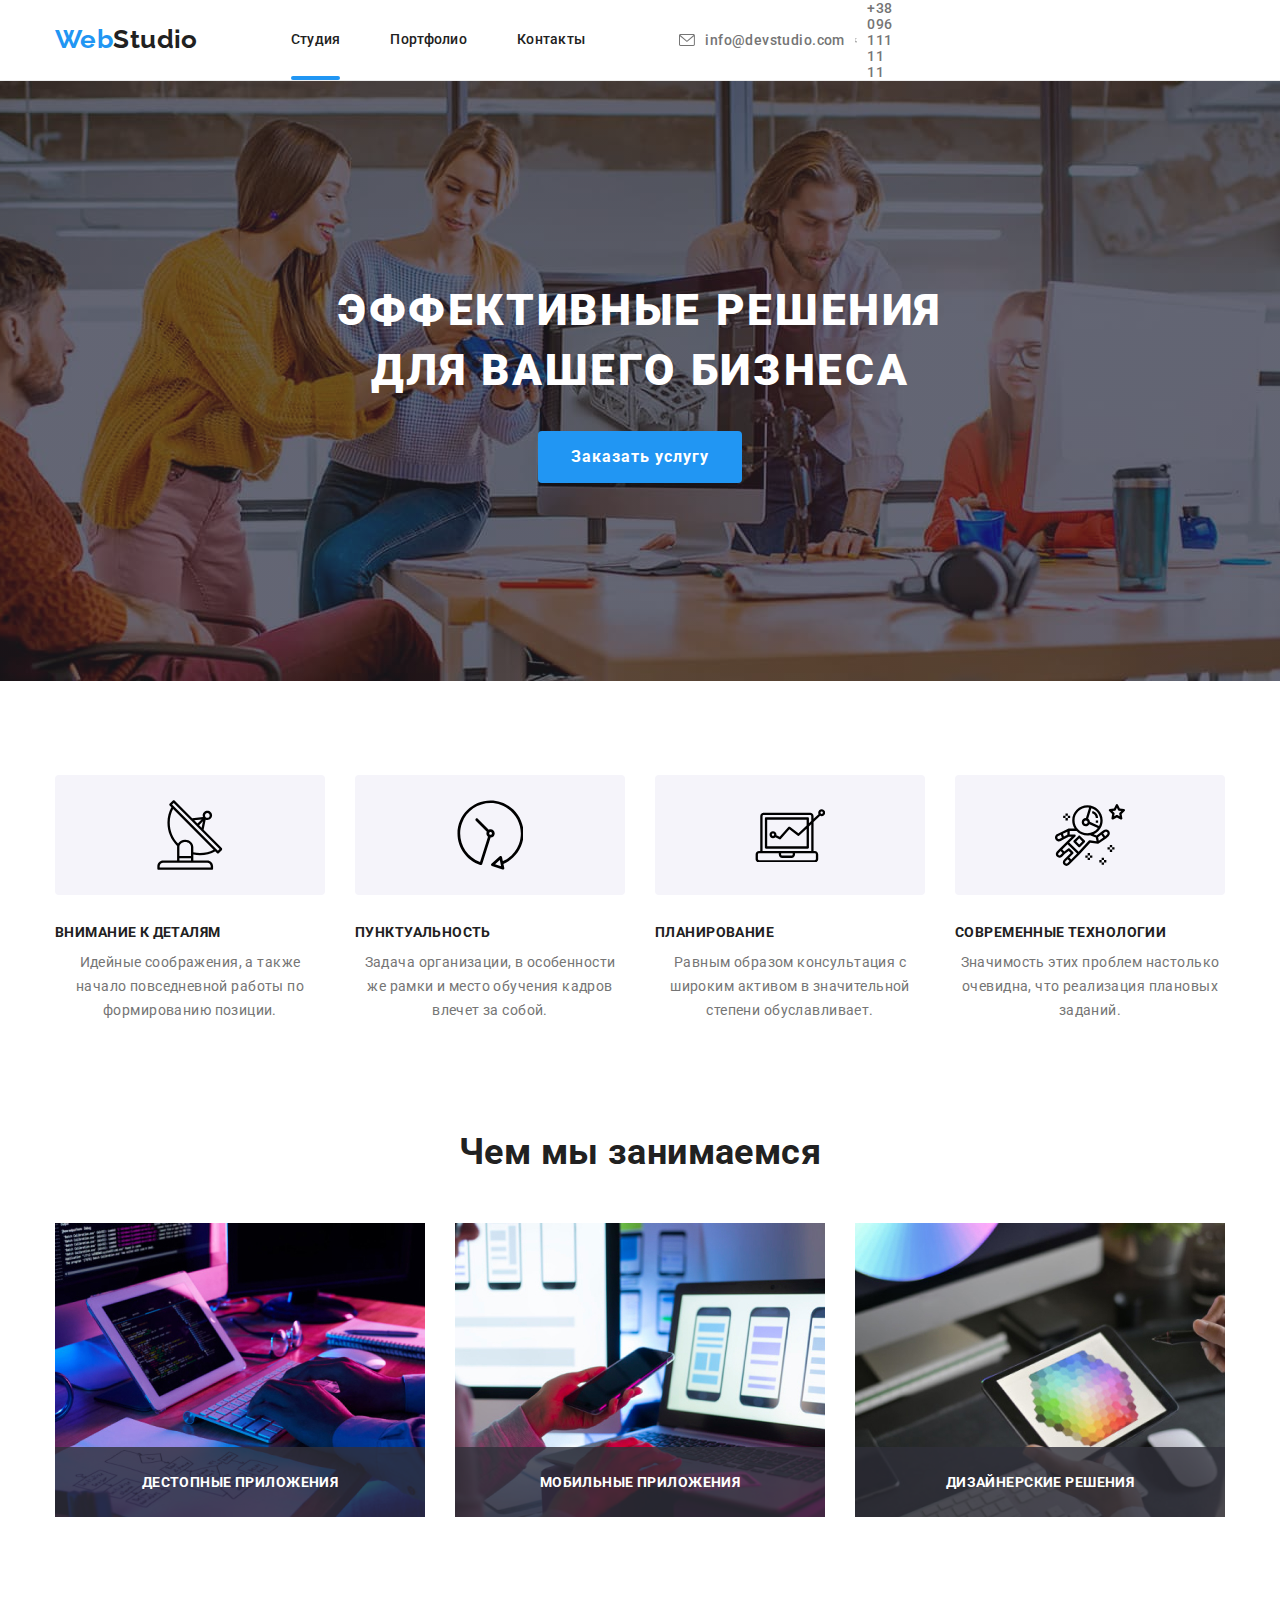
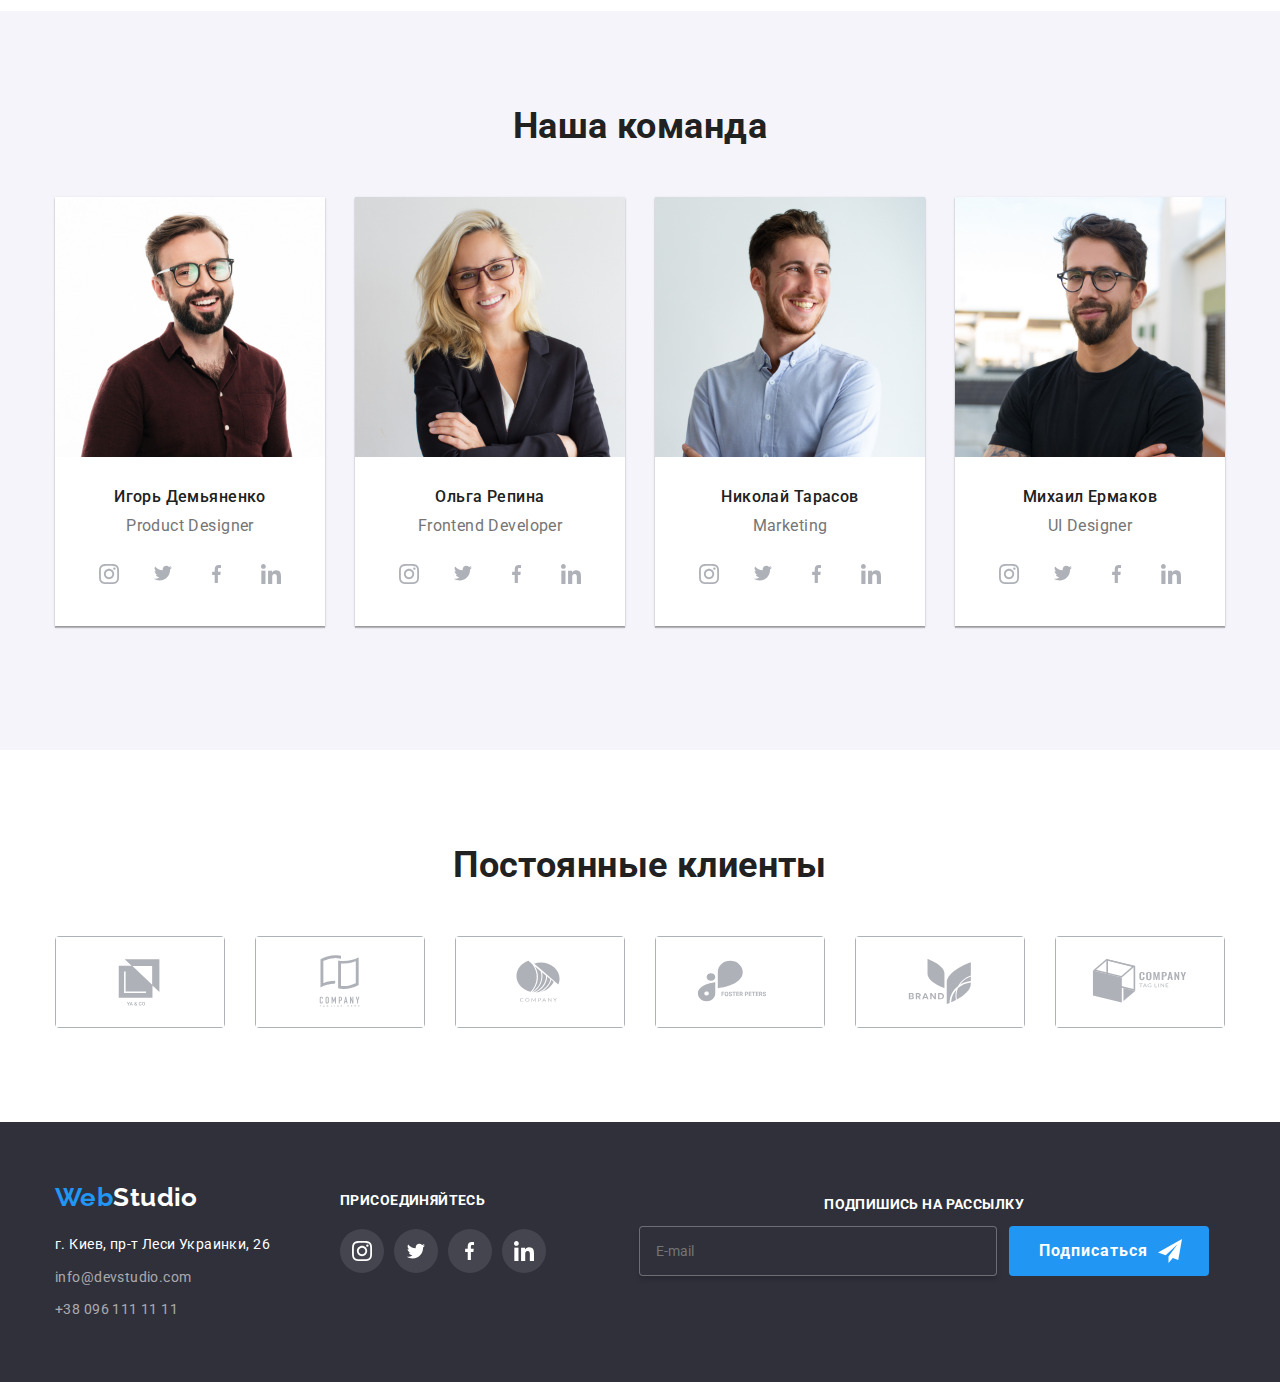
==== commit e1d49631: "flex" ====
--- a/index.html
+++ b/index.html
@@ -56,12 +56,14 @@
         </svg>
 </button>
 <div class="menu-container js-menu-container" id="menu-container" >
-     <button type="button" class="menu-toggle js-close-menu" >
+    <div class="container">
+     
+<div class="mob-container--top">
+    <button type="button" class="menu-toggle js-close-menu" >
         <svg class="" width="40" height="40">
     <use class="icon-cross" href=".//img/symbols-defs.svg#icon-crosss"></use>
     </svg>
 </button>
-<div class="mob-container--top">
     <ul class="menu__nav__list">
         <li class="menu__nav__item"><a href="" class="menu__nav__link current">Студия</a></li>
         <li class="menu__nav__item"><a href="./portfolio.html" class="menu__nav__link">Портфолио</a></li>
@@ -103,6 +105,7 @@
     </ul>
     </div>
     </div>
+    </div>
     </nav>
 </div>
 </header>
--- a/css/main.min.css
+++ b/css/main.min.css
@@ -1 +1 @@
-html{-webkit-box-sizing:border-box;box-sizing:border-box}*,*::before,*::after{-webkit-box-sizing:inherit;box-sizing:inherit}:root{--primary-text-color: #757575;--title-text-color: #212121;--text-color-secondary: #FFFFFF;--accent-color: #2196F3}body{color:var(--primary-text-color);background-color:#fff;font-family:Roboto,sans-serif;letter-spacing:.03em;font-size:14px}@media screen and (max-width: 320px){body{overflow:hidden}}textarea{resize:none}ul{list-style:none;margin:0px;padding:0px}img{display:block;height:auto;max-width:100%}.container{margin-left:auto;margin-right:auto;max-width:100%;padding-left:15px;padding-right:15px}@media screen and (min-width: 480px){.container{width:480px}}@media screen and (min-width: 768px){.container{width:768px}}@media screen and (min-width: 1200px){.container{width:1200px}}.header{background-color:#fff;border-top:80px;border-bottom:1px solid #ececec;position:relative}.nav{display:-webkit-box;display:-ms-flexbox;display:flex;-webkit-box-align:center;-ms-flex-align:center;align-items:center}.nav .link :current{color:var(--accent-color)}.nav__list{display:none}@media screen and (min-width: 768px){.nav__list{display:-webkit-box;display:-ms-flexbox;display:flex;margin-left:88px;margin-right:84px}}@media screen and (min-width: 1200px){.nav__list{display:-webkit-box;display:-ms-flexbox;display:flex;margin-left:93px}}.nav__list .nav__link:hover,.nav__list .nav__link:focus{color:var(--accent-color)}.nav__list .nav__link{color:var(--title-text-color);font-weight:500;line-height:1.14;letter-spacing:.02em;padding-top:32px;padding-bottom:32px;text-decoration:none;-webkit-transition-property:color;transition-property:color;-webkit-transition-duration:250ms;transition-duration:250ms;-webkit-transition-timing-function:cubic-bezier(0.4, 0, 0.2, 1);transition-timing-function:cubic-bezier(0.4, 0, 0.2, 1);position:relative}.nav__list .nav__item:not(:last-child){margin-right:50px}.nav__item{display:-webkit-box;display:-ms-flexbox;display:flex}.nav__link.current::after{display:none}@media screen and (min-width: 768px){.nav__link.current::after{content:" ";display:block;width:100%;height:4px;background-color:var(--accent-color);border-radius:2px;position:absolute;left:0;bottom:0;opacity:1;-webkit-transition:250ms cubic-bezier(0.4, 0, 0.2, 1);transition:250ms cubic-bezier(0.4, 0, 0.2, 1)}}.nav__link::after{content:"";display:block;width:100%;height:4px;background-color:var(--accent-color);border-radius:2px;position:absolute;left:0;bottom:0;opacity:0;-webkit-transition:250ms cubic-bezier(0.4, 0, 0.2, 1);transition:250ms cubic-bezier(0.4, 0, 0.2, 1)}@media screen and (min-width: 480px){.nav__link::after{display:none}}.nav__link:hover::after{opacity:1}.menu-toggle{display:block;margin-left:auto;padding:0px;border:none;background-color:rgba(0,0,0,0)}@media screen and (min-width: 768px){.menu-toggle{display:none}}.icon-menu:hover,.icon-menu:focus{fill:var(--accent-color)}.menu-button .icon-cross{display:none}@media screen and (max-width: 767px){.menu-container{padding-top:8px;padding-right:15px;padding-bottom:40px;padding-left:48px;background-color:#fff;text-align:left;font-size:40px;display:none;position:fixed;top:0%;left:0%;width:100%;height:100vh;z-index:1}.menu-container.is-open{display:block}}@media screen and (min-width: 768px){.menu-container{display:-webkit-box;display:-ms-flexbox;display:flex}}@media screen and (min-width: 768px){.menu__nav__list{display:none}}@media screen and (min-width: 768px){.menu__soc{display:none}}.menu__nav__item{margin-bottom:32px}.menu__nav__link{font-size:40px;font-weight:500;color:#212121;text-decoration:none}.menu__nav__link:focus,.menu__nav__link:hover{color:var(--accent-color)}.menu-soc{display:block;-webkit-box-pack:left;-ms-flex-pack:left;justify-content:left;text-align:left}.menu__soc__link--tel{color:var(--accent-color);text-align:left;-webkit-box-pack:left;-ms-flex-pack:left;justify-content:left;text-decoration:none;font-size:34px;font-weight:500;margin-top:274px}.menu__soc__link{color:var(--primary-text-color);font-size:24px;font-weight:500;text-decoration:none;margin-top:32px}.menu__soc--list{display:-webkit-box;display:-ms-flexbox;display:flex;margin-top:64px;margin-right:20px}@media screen and (min-width: 768px){.menu__soc--list{display:none}}.menu__soc--list-item{margin-right:20px;position:relative}.menu__soc--list-link{font-size:18px;font-weight:500;color:var(--accent-color);text-decoration:none}.menu__soc--list-item::after{content:" ";width:1px;height:22px;background-color:rgba(33,33,33,.2);position:absolute;right:-10px;bottom:5px}.menu__soc--list-item::after:hover,.menu__soc--list-item::after:focus{background-color:var(--accent-color)}.soc{display:none}@media screen and (min-width: 768px){.soc{display:block;margin-left:auto}.soc .links:hover,.soc .links:focus{color:var(--accent-color)}}@media screen and (min-width: 1200px){.soc{display:-webkit-box;display:-ms-flexbox;display:flex}}.soc .items+.items{margin-left:50px}.soc .links{color:var(--primary-text-color);font-weight:500;text-decoration:none;margin-top:0px;margin-bottom:0px;-webkit-transition-property:color;transition-property:color;-webkit-transition-duration:250ms;transition-duration:250ms;-webkit-transition-timing-function:cubic-bezier(0.4, 0, 0.2, 1);transition-timing-function:cubic-bezier(0.4, 0, 0.2, 1)}.links{display:-webkit-inline-box;display:-ms-inline-flexbox;display:inline-flex;-webkit-box-align:center;-ms-flex-align:center;align-items:center;margin-bottom:10px}.links::before{content:" ";margin-right:10px}@media screen and (max-width: 768px){.links::before{margin-right:0px}}.soc__link{display:-webkit-box;display:-ms-flexbox;display:flex;-webkit-box-align:center;-ms-flex-align:center;align-items:center;-webkit-box-pack:center;-ms-flex-pack:center;justify-content:center;font-size:12px}@media screen and (min-width: 1200px){.soc__link{font-size:14px}}.soc__icon{fill:currentColor;margin-right:10px}.soc__icon:hover,.soc__icon:focus{fill:var(--accent-color)}@media screen and (max-width: 767px){.soc__icon{display:none;margin-right:0px}}.header__logo{color:var(--accent-color);font-family:Raleway,sans-serif;font-size:24px;line-height:1.19;font-weight:700;text-decoration:none;margin-top:16px;margin-bottom:16px}@media screen and (min-width: 1200px){.header__logo{font-size:26px;margin-top:24px;margin-bottom:25px}}.header__logo--black{color:var(--title-text-color)}.header__logo:hover{color:var(--accent-color)}.header__logo--white{color:var(--text-color-secondary)}.hero{background-color:#2f303a;text-align:center}.overlay{max-width:1630px;max-height:600px;margin-left:auto;margin-right:auto;background-image:-webkit-gradient(linear, left top, right top, from(rgba(47, 48, 58, 0.4)), to(rgba(47, 48, 58, 0.4))),url("../img/mobile.jpg");background-image:linear-gradient(to right, rgba(47, 48, 58, 0.4), rgba(47, 48, 58, 0.4)),url("../img/mobile.jpg");background-repeat:no-repeat;background-size:cover;background-position:center;padding-top:200px;padding-bottom:200px}@media(min-device-pixel-ratio: 2),(-webkit-min-device-pixel-ratio: 2),(min-resolution: 192dpi),(min-resolution: 2dppx){.overlay{background-image:-webkit-gradient(linear, left top, right top, from(rgba(47, 48, 58, 0.4)), to(rgba(47, 48, 58, 0.4))),url("../img/mob-2x.jpg");background-image:linear-gradient(to right, rgba(47, 48, 58, 0.4), rgba(47, 48, 58, 0.4)),url("../img/mob-2x.jpg")}}@media screen and (min-width: 768px){.overlay{background-image:-webkit-gradient(linear, left top, right top, from(rgba(47, 48, 58, 0.4)), to(rgba(47, 48, 58, 0.4))),url("../img/tablet.jpg");background-image:linear-gradient(to right, rgba(47, 48, 58, 0.4), rgba(47, 48, 58, 0.4)),url("../img/tablet.jpg");background-repeat:no-repeat;background-size:cover;background-position:center}}@media screen and (min-width: 768px)and (min-device-pixel-ratio: 2),screen and (min-width: 768px)and (-webkit-min-device-pixel-ratio: 2),screen and (min-width: 768px)and (min-resolution: 192dpi),screen and (min-width: 768px)and (min-resolution: 2dppx){.overlay{background-image:-webkit-gradient(linear, left top, right top, from(rgba(47, 48, 58, 0.4)), to(rgba(47, 48, 58, 0.4))),url("../img/lap-2x.jpg");background-image:linear-gradient(to right, rgba(47, 48, 58, 0.4), rgba(47, 48, 58, 0.4)),url("../img/lap-2x.jpg")}}@media screen and (min-width: 1200px){.overlay{background-image:-webkit-gradient(linear, left top, right top, from(rgba(47, 48, 58, 0.4)), to(rgba(47, 48, 58, 0.4))),url("../img/Img16.jpg");background-image:linear-gradient(to right, rgba(47, 48, 58, 0.4), rgba(47, 48, 58, 0.4)),url("../img/Img16.jpg");background-repeat:no-repeat;background-size:cover;background-position:center}}@media screen and (min-width: 1200px)and (min-device-pixel-ratio: 2),screen and (min-width: 1200px)and (-webkit-min-device-pixel-ratio: 2),screen and (min-width: 1200px)and (min-resolution: 192dpi),screen and (min-width: 1200px)and (min-resolution: 2dppx){.overlay{background-image:-webkit-gradient(linear, left top, right top, from(rgba(47, 48, 58, 0.4)), to(rgba(47, 48, 58, 0.4))),url("../img/des-2x.jpg");background-image:linear-gradient(to right, rgba(47, 48, 58, 0.4), rgba(47, 48, 58, 0.4)),url("../img/des-2x.jpg")}}.hero__title{color:var(--text-color-secondary);font-size:#000;line-height:1.36;font-weight:900;text-align:Center;Letter-spacing:.06em;margin-top:0px;margin-bottom:30px;font-size:26px}@media screen and (min-width: 1200px){.hero__title{font-size:44px}}.button{color:var(--text-color-secondary);background-color:#2196f3;font-weight:700;font-size:16px;line-height:1.88;letter-spacing:.06em;text-decoration:none;border-radius:4px;padding:10px 32px;min-width:200px;display:inline-block;text-align:center;border:1px solid rgba(0,0,0,0);margin:0px;cursor:pointer}.backdrop{position:fixed;top:0;left:0;width:100%;height:100%;background-color:rgba(0,0,0,.2);opacity:1;-webkit-transition:opacity 250ms cubic-bezier(0.4, 0, 0.2, 1);transition:opacity 250ms cubic-bezier(0.4, 0, 0.2, 1);padding:93px 15px;overflow-y:scroll;z-index:1}.backdrop .is-hidden{opacity:0;visibility:hidden;pointer-events:none}.is-hidden{opacity:0;visibility:hidden;pointer-events:none}.backdrop.is-hidden .modal{-webkit-transform:translate(-50%, -50%) scale(1.1);transform:translate(-50%, -50%) scale(1.1)}.modal{position:absolute;top:50%;left:50%;-webkit-transform:translate(-50%, -50%) scale(1);transform:translate(-50%, -50%) scale(1);min-height:609px;min-width:450px;padding:40px;text-align:left;background-color:#fff;-webkit-transition:-webkit-transform 250ms cubic-bezier(0.4, 0, 0.2, 1);transition:-webkit-transform 250ms cubic-bezier(0.4, 0, 0.2, 1);transition:transform 250ms cubic-bezier(0.4, 0, 0.2, 1);transition:transform 250ms cubic-bezier(0.4, 0, 0.2, 1), -webkit-transform 250ms cubic-bezier(0.4, 0, 0.2, 1);border-radius:4px}@media screen and (min-width: 1200px){.modal{min-width:528px;min-height:581px}}.modal__text{font-weight:700;font-size:20px;line-height:1.15;color:#212121;margin-bottom:12px;margin-top:0px;display:-webkit-box;display:-ms-flexbox;display:flex;-webkit-box-pack:center;-ms-flex-pack:center;justify-content:center;-webkit-box-align:center;-ms-flex-align:center;align-items:center}.modal-form__input{width:100%;height:40px;border:1px solid rgba(33,33,33,.2);border-radius:4px;padding-left:42px}.modal-form__input:focus{border:1px solid #2196f3;outline:none}.modal-form__input:focus+.modal-label__icon{fill:var(--accent-color)}.modal-form__label{font-size:12px;color:#757575;text-align:left;display:block;margin-bottom:4px}.modal-form__check-text{display:-webkit-box;display:-ms-flexbox;display:flex;-ms-flex-wrap:wrap;flex-wrap:wrap;font-size:12px}.modal-form__check-text::before{content:" ";width:16px;height:15px;border:2px solid #212121;border-radius:4px;margin-right:8.38px}@media screen and (min-width: 1200px){.modal-form__check-text::before{margin-left:13px}}.modal-form__check{appearance:none;-webkit-appearance:none;-moz-appearance:none;position:absolute}.modal-form__check.modal-form__check:checked+.modal-form__check-text::before{background-color:var(--accent-color);background-image:url(../img/check.svg);background-repeat:no-repeat;background-position:center;border:none}.modal-form__text{width:100%;height:120px;border:1px solid rgba(33,33,33,.2);border-radius:4px;padding-top:12px;padding-bottom:12px;padding-left:16px;padding-right:16px;margin-bottom:20px}.modal-form__text:focus{border:1px solid #2196f3;outline:none}.input-wrap{position:relative;display:block;margin-bottom:10px}.modal-label__icon{position:absolute;top:50%;left:9px;width:12px;height:12px;display:inline-block;-webkit-transform:translateY(-50%);transform:translateY(-50%);color:#212121}.modal-label__icon:hover,.modal-label__icon:focus{color:var(--accent-color)}.modal-form__check-conditions{color:var(--accent-color);cursor:pointer;text-decoration:underline;margin-left:2px}.modal__button{width:30px;height:30px;border:1px solid rgba(0,0,0,.1);border-radius:50%;background-color:#fff;position:absolute;top:8px;right:8px}.modal__icon{-webkit-box-pack:center;-ms-flex-pack:center;justify-content:center;fill:solid #000}.modal__icon:hover,.modal__icon:focus{fill:var(--accent-color)}.modal-form__button{display:-webkit-box;display:-ms-flexbox;display:flex;-webkit-box-pack:center;-ms-flex-pack:center;justify-content:center;text-align:center}.modal-form__submit-button{color:var(--text-color-secondary);background-color:#2196f3;font-weight:700;font-size:16px;line-height:1.88;letter-spacing:.06em;text-decoration:none;border-radius:4px;padding:10px 55px;min-width:200px;min-height:50px;display:inline-block;text-align:center;-webkit-box-pack:center;-ms-flex-pack:center;justify-content:center;border:1px solid rgba(0,0,0,0);margin-top:30px;cursor:pointer}.content{padding-top:60px;padding-bottom:60px;text-align:center}@media screen and (min-width: 768px){.content{min-width:768px}}@media screen and (min-width: 1200px){.content{min-width:1200px;padding-top:94px;padding-bottom:94px}}.content__title{color:var(--title-text-color);font-weight:700;font-size:28px;line-height:1.17;text-align:center;margin-top:0;margin-bottom:50px}@media screen and (min-width: 1200px){.content__title{margin-bottom:50px;font-size:36px}}.content.no-padding{padding-top:0px;padding-bottom:0px}.content.half-padding{padding-top:0px;padding-bottom:94px}.feature-list__title{color:var(--title-text-color);font-weight:700;font-size:14px;line-height:1.14;margin-top:0px;margin-bottom:10px;width:calc(100% - 30px);-webkit-box-pack:center;-ms-flex-pack:center;justify-content:center;text-align:center}@media screen and (min-width: 768px){.feature-list__title{width:354px;-webkit-box-pack:left;-ms-flex-pack:left;justify-content:left;text-align:left}}@media screen and (min-width: 1200px){.feature-list__title{width:270px}}.feature-list{display:-webkit-box;display:-ms-flexbox;display:flex;-ms-flex-wrap:wrap;flex-wrap:wrap;gap:30px}.feature{display:none}.feature-list__item{margin-right:0px}.feature-list__item:last-child{margin-right:0px}.feature-list__link{height:120px;background-color:#f5f4fa;display:-webkit-box;display:-ms-flexbox;display:flex;-ms-flex-wrap:wrap;flex-wrap:wrap;gap:30px;-webkit-box-align:center;-ms-flex-align:center;align-items:center;-webkit-box-pack:center;-ms-flex-pack:center;justify-content:center;margin-bottom:30px;margin-left:0px;margin-right:0px;border-radius:4px;max-width:450px}@media screen and (min-width: 768px){.feature-list__link{width:354px;margin-left:0px;margin-right:0px}}@media screen and (min-width: 1200px){.feature-list__link{width:270px;margin-left:0px;margin-right:0px}}.feature-list__icon:hover,.feature-list__icon:focus{fill:#2196f3}.feature-list__about{margin-top:0px;margin-left:15px;margin-right:15px;padding:0px;line-height:1.71;max-width:450px}@media screen and (min-width: 768px){.feature-list__about{width:354px;margin-left:0px;margin-right:0px}}@media screen and (min-width: 1200px){.feature-list__about{width:270px;margin-left:0px;margin-right:0px}}.gallery{display:none}@media screen and (min-width: 1200px){.gallery{display:-webkit-box;display:-ms-flexbox;display:flex}}.gallery__list{display:-webkit-box;display:-ms-flexbox;display:flex;text-align:center;-webkit-box-pack:center;-ms-flex-pack:center;justify-content:center;margin:0px;padding:0px;-ms-flex-wrap:wrap;flex-wrap:wrap}.gallery__list>.gallery__item{padding:0px}.gallery__list .gallery__item+.gallery__item{margin-left:30px}.gallery__thumb{position:relative;overflow:hidden}.gallery__overlay{font-size:14px;font-weight:700;line-height:1.17;color:#fff;background-color:rgba(47,48,58,.8);letter-spacing:.03em;width:370px;height:70px;padding-bottom:27px;padding-top:27px;padding-left:auto;padding-right:auto;margin:0px;text-align:center;-webkit-box-pack:center;-ms-flex-pack:center;justify-content:center;display:-webkit-box;display:-ms-flexbox;display:flex;position:absolute;bottom:0;-webkit-transition:-webkit-transform 250ms cubic-bezier(0.4, 0, 0.2, 1);transition:-webkit-transform 250ms cubic-bezier(0.4, 0, 0.2, 1);transition:transform 250ms cubic-bezier(0.4, 0, 0.2, 1);transition:transform 250ms cubic-bezier(0.4, 0, 0.2, 1), -webkit-transform 250ms cubic-bezier(0.4, 0, 0.2, 1)}.socials{display:-webkit-box;display:-ms-flexbox;display:flex;padding-top:0px;padding-bottom:30px;-webkit-box-pack:center;-ms-flex-pack:center;justify-content:center}.socials__item{width:44px;height:44px;margin-right:10px}.socials__item:last-child{margin-right:0px}.socials__link{width:100%;height:100%;background-color:#fff;border-radius:50%;display:-webkit-box;display:-ms-flexbox;display:flex;-webkit-box-align:center;-ms-flex-align:center;align-items:center;-webkit-box-pack:center;-ms-flex-pack:center;justify-content:center;-webkit-transition-property:background-color;transition-property:background-color;-webkit-transition-duration:250ms;transition-duration:250ms;-webkit-transition-timing-function:cubic-bezier(0.4, 0, 0.2, 1);transition-timing-function:cubic-bezier(0.4, 0, 0.2, 1)}.socials__link:hover,.socials__link:focus{background-color:#2196f3}.socials__link:hover .socials__icon,.socials__link:focus .socials__icon{fill:#fff}.socials__link--dark{width:100%;height:100%;background-color:rgba(255,255,255,.1);border-radius:50%;display:-webkit-box;display:-ms-flexbox;display:flex;-webkit-box-align:center;-ms-flex-align:center;align-items:center;-webkit-box-pack:center;-ms-flex-pack:center;justify-content:center;-webkit-transition-property:background-color;transition-property:background-color;-webkit-transition-duration:250ms;transition-duration:250ms;-webkit-transition-timing-function:cubic-bezier(0.4, 0, 0.2, 1);transition-timing-function:cubic-bezier(0.4, 0, 0.2, 1)}.socials__link--dark:hover,.socials__link--dark:focus{background-color:#2196f3}.socials__icon{fill:#afb1b8;-webkit-transition-property:fill;transition-property:fill;-webkit-transition-duration:250ms;transition-duration:250ms;-webkit-transition-timing-function:cubic-bezier(0.4, 0, 0.2, 1);transition-timing-function:cubic-bezier(0.4, 0, 0.2, 1)}.socials__icon--white{fill:#fff}.socials__list{display:-webkit-box;display:-ms-flexbox;display:flex;padding-top:0px;padding-bottom:30px;-webkit-box-pack:center;-ms-flex-pack:center;justify-content:center}.socials__title{font-size:14px;font-weight:700;line-height:1.14;color:var(--text-color-secondary);padding-bottom:0px;margin-bottom:20px}.flex-container{display:-webkit-box;display:-ms-flexbox;display:flex;-ms-flex-wrap:wrap;flex-wrap:wrap;margin-left:0px;gap:30px;padding:0px}.flex-elements{width:100%;margin-bottom:30px;border:1px solid #eee;border-top:none;-webkit-transition-property:-webkit-box-shadow;transition-property:-webkit-box-shadow;transition-property:box-shadow;transition-property:box-shadow, -webkit-box-shadow;-webkit-transition-duration:250ms;transition-duration:250ms;-webkit-transition-timing-function:cubic-bezier(0.4, 0, 0.2, 1);transition-timing-function:cubic-bezier(0.4, 0, 0.2, 1)}.flex-elements:hover,.flex-elements:focus{-webkit-box-shadow:1px 4px 6px rgba(0,0,0,.16),0px 4px 4px rgba(0,0,0,.06),0px 1px 1px rgba(0,0,0,.12);box-shadow:1px 4px 6px rgba(0,0,0,.16),0px 4px 4px rgba(0,0,0,.06),0px 1px 1px rgba(0,0,0,.12)}.flex-elements:nth-child(3n):nth-last-child(-n+3){margin-bottom:0px}.flex-element{max-width:100%}@media screen and (min-width: 768px){.flex-element{width:354px}}@media screen and (min-width: 1200px){.flex-element{width:270px}}.flex-element:nth-child(2n){margin-right:0px}.flex-element:nth-last-child(-n+4){margin-bottom:0px}.btn__nav{display:-webkit-box;display:-ms-flexbox;display:flex;-ms-flex-wrap:wrap;flex-wrap:wrap;width:100%;text-align:left;-webkit-box-pack:left;-ms-flex-pack:left;justify-content:left;margin-top:10px;margin-bottom:46px;grid-gap:8px;grid-row-gap:15px}@media screen and (min-width: 768px){.btn__nav{text-align:center;-webkit-box-pack:center;-ms-flex-pack:center;justify-content:center}}@media screen and (min-width: 1200px){.btn__nav{-webkit-box-pack:center;-ms-flex-pack:center;justify-content:center;margin-top:0px;margin-bottom:50px;padding:0px}}.btn__nav .btn__item+.btn__item{margin-left:8px}.btn__nav .btn__style:hover,.btn__nav .btn__style:focus{color:var(--text-color-secondary);background-color:var(--accent-color);-webkit-box-shadow:0px 3px 1px rgba(0,0,0,.1),0px 1px 2px rgba(0,0,0,.08),0px 2px 2px rgba(0,0,0,.12);box-shadow:0px 3px 1px rgba(0,0,0,.1),0px 1px 2px rgba(0,0,0,.08),0px 2px 2px rgba(0,0,0,.12)}.btn__style{font-family:roboto;font-size:16px;line-height:1.63;font-weight:500;background-color:#f5f4fa;border-radius:4px;padding:6px 22px;min-width:73px;display:inline-block;text-align:center;border:1px solid rgba(0,0,0,0);-webkit-transition-property:all;transition-property:all;-webkit-transition-duration:250ms;transition-duration:250ms;-webkit-transition-timing-function:cubic-bezier(0.4, 0, 0.2, 1);transition-timing-function:cubic-bezier(0.4, 0, 0.2, 1)}.btn__style:hover,.btn__style:focus{color:var(--text-color-secondary);background-color:var(--accent-color);-webkit-box-shadow:0px 3px 1px rgba(0,0,0,.1),0px 1px 2px rgba(0,0,0,.08),0px 2px 2px rgba(0,0,0,.12);box-shadow:0px 3px 1px rgba(0,0,0,.1),0px 1px 2px rgba(0,0,0,.08),0px 2px 2px rgba(0,0,0,.12)}.card-set{background-color:#f5f4fa}.card-set__item{background-color:#fff;-webkit-box-shadow:0px 2px 1px rgba(0,0,0,.2),0px 1px 1px rgba(0,0,0,.14),0px 1px 3px rgba(0,0,0,.12);box-shadow:0px 2px 1px rgba(0,0,0,.2),0px 1px 1px rgba(0,0,0,.14),0px 1px 3px rgba(0,0,0,.12);margin-bottom:30px;width:100%}@media screen and (min-width: 768px){.card-set__item{width:354px}}@media screen and (min-width: 1200px){.card-set__item{width:270px}}.card-set__list{padding-top:30px;padding-bottom:16px;width:100%}@media screen and (min-width: 768px){.card-set__list{width:354px}}@media screen and (min-width: 1200px){.card-set__list{width:270px}}.card-set__item-title{color:var(--title-text-color);font-weight:500;font-size:16px;line-height:1.19;margin-top:0px;margin-bottom:10px;text-align:center}.card-set__top-text{color:var(--primary-text-color);font-size:16px;line-height:1.19;margin:0px;text-align:center}.portfolio{margin:0px;padding:0px;display:none}.portfolio__link{text-decoration:none}.portfolio__thumb{position:relative;overflow:hidden}.portfolio__thumb:hover .portfolio__text{-webkit-transform:translateY(0);transform:translateY(0)}.portfolio__text{font-size:18px;line-height:1.56;color:#fff;background-color:#2196f3;letter-spacing:.03em;width:370px;height:100%;padding-bottom:63px;padding-top:63px;padding-left:24px;padding-right:24px;margin:0px;text-align:left;-webkit-box-pack:center;-ms-flex-pack:center;justify-content:center;display:-webkit-box;display:-ms-flexbox;display:flex;position:absolute;top:0;-webkit-transform:translateY(100%);transform:translateY(100%);-webkit-transition:-webkit-transform 250ms cubic-bezier(0.4, 0, 0.2, 1);transition:-webkit-transform 250ms cubic-bezier(0.4, 0, 0.2, 1);transition:transform 250ms cubic-bezier(0.4, 0, 0.2, 1);transition:transform 250ms cubic-bezier(0.4, 0, 0.2, 1), -webkit-transform 250ms cubic-bezier(0.4, 0, 0.2, 1)}.portfolio__item{background-color:#fff;margin-right:0px}@media screen and (min-width: 768px){.portfolio__item{width:354px}}@media screen and (min-width: 1200px){.portfolio__item{width:370px}}.portfolio__group{padding-top:20px;padding-bottom:20px;padding-left:24px;padding-right:24px;margin:0px;width:100%;-webkit-box-pack:left;-ms-flex-pack:left;justify-content:left;text-align:left}@media screen and (min-width: 768px){.portfolio__group{width:354px}}@media screen and (min-width: 1200px){.portfolio__group{width:370px;-webkit-box-pack:center;-ms-flex-pack:center;justify-content:center;text-align:center}}.portfolio-group__title{color:var(--title-text-color);font-weight:700;font-size:18px;line-height:2;letter-spacing:.06em;margin-bottom:4px;margin:0px}.portfolio-group__about{color:#757575;font-size:16px;line-height:1.88;margin:0px;padding:0px}.client{padding-top:60px;padding-bottom:60px}@media screen and (min-width: 1200px){.client{padding-top:94px;padding-bottom:94px}}.client__title{color:var(--title-text-color);font-size:28px;font-weight:700;line-height:1.17;text-align:center;margin-top:0px;margin-bottom:30px}@media screen and (min-width: 1200px){.client__title{margin-bottom:50px;font-size:36px}}.client__list{display:-webkit-box;display:-ms-flexbox;display:flex;-ms-flex-wrap:wrap;flex-wrap:wrap;gap:30px;-webkit-box-pack:center;-ms-flex-pack:center;justify-content:center;-webkit-box-align:center;-ms-flex-align:center;align-items:center}.client__item{height:92px;border:1px Solid #afb1b8;border-radius:4px;width:210px}@media screen and (min-width: 768px){.client__item{width:226px}}@media screen and (min-width: 1200px){.client__item{width:170px}}.client__item:hover,.client__item:focus{border:1px Solid #2196f3}.client__item:last-child{margin-right:0px}.client__link{width:100%;height:100%;background-color:#fff;display:-webkit-box;display:-ms-flexbox;display:flex;-webkit-box-align:center;-ms-flex-align:center;align-items:center;-webkit-box-pack:center;-ms-flex-pack:center;justify-content:center;-webkit-transition-property:background-color;transition-property:background-color;-webkit-transition-duration:250ms;transition-duration:250ms;-webkit-transition-timing-function:cubic-bezier(0.4, 0, 0.2, 1);transition-timing-function:cubic-bezier(0.4, 0, 0.2, 1)}.client__link:hover .client__icon,.client__link:focus .client__icon{fill:#2196f3}.client__icon{fill:#afb1b8;-webkit-transition-property:fill;transition-property:fill;-webkit-transition-duration:250ms;transition-duration:250ms;-webkit-transition-timing-function:cubic-bezier(0.4, 0, 0.2, 1);transition-timing-function:cubic-bezier(0.4, 0, 0.2, 1)}.footer__wrap{display:-webkit-box;display:-ms-flexbox;display:flex;-ms-flex-wrap:wrap;flex-wrap:wrap}@media screen and (max-width: 767px){.footer__wrap{display:none}}.footer__adress{margin-right:165px;margin-left:76px;-webkit-box-pack:center;-ms-flex-pack:center;justify-content:center;text-align:center}@media screen and (min-width: 1200px){.footer__adress{margin-right:70px;margin-left:0px;text-align:left;-webkit-box-pack:left;-ms-flex-pack:left;justify-content:left}}.footer__adress--info{color:rgba(255,255,255,.6);line-height:1.71;text-decoration:none;font-style:normal;margin:0px;-webkit-transition-property:color;transition-property:color;-webkit-transition-duration:250ms;transition-duration:250ms;-webkit-transition-timing-function:cubic-bezier(0.4, 0, 0.2, 1);transition-timing-function:cubic-bezier(0.4, 0, 0.2, 1)}.footer__nav{text-decoration:none;padding:0px;margin:0px}.footer__nav .footer__adress--map:hover,.footer__nav .footer__adress--map:focus{color:var(--accent-color)}.footer__nav .footer__adress--info:hover,.footer__nav .footer__adress--info:focus{color:var(--text-color-secondary);background-color:var(--accent-color)}.footer__wrap .container{display:-webkit-box;display:-ms-flexbox;display:flex}@media screen and (min-width: 768px){.footer__wrap .container{margin-left:76px}}.footer{background-color:#2f303a;padding-top:60px;padding-bottom:60px}.footer__nav--item{margin-top:20px;margin-bottom:9px}.footer__nav--items{margin-top:0px;margin-bottom:9px}.footer__adress--map{color:var(--text-color-secondary);line-height:1.71;text-decoration:none;font-style:normal;margin:0px}.footer-content{display:none}@media screen and (min-width: 768px){.footer-content{display:-webkit-box;display:-ms-flexbox;display:flex;-ms-flex-wrap:wrap;flex-wrap:wrap;-webkit-box-pack:center;-ms-flex-pack:center;justify-content:center;text-align:center;margin-top:60px}}@media screen and (min-width: 1200px){.footer-content{margin-left:93px;margin-top:0px;display:block}}.footer-content__title{color:var(--text-color-secondary);font-weight:700}.footer-content__block{display:block;-webkit-box-pack:center;-ms-flex-pack:center;justify-content:center;text-align:center}@media screen and (min-width: 1200px){.footer-content__block{display:-webkit-inline-box;display:-ms-inline-flexbox;display:inline-flex}}.footer-content__input{min-width:450px;height:50px;margin-bottom:30px;background-color:#2f303a;border-radius:4px;padding-left:16px;border:1px solid rgba(255,255,255,.3);-webkit-box-shadow:0px 4px 4px rgba(0,0,0,.15);box-shadow:0px 4px 4px rgba(0,0,0,.15)}.footer-content__input:focus{border-color:#2196f3;color:#ececec}@media screen and (min-width: 1200px){.footer-content__input{min-width:358px}}.footer-content__button{color:var(--text-color-secondary);background-color:#2196f3;font-weight:700;font-size:16px;line-height:1.88;letter-spacing:.06em;border-radius:4px;text-align:left;padding-left:29px;cursor:pointer;margin-left:12px;width:200px;height:50px;position:relative;border:1px solid rgba(0,0,0,0)}.footer-content__icon{width:24px;height:24px;fill:#fff;margin-left:10px;position:absolute;top:50%;-webkit-transform:translateY(-50%);transform:translateY(-50%)}.online{-webkit-box-pack:center;-ms-flex-pack:center;justify-content:center;text-align:center}@media screen and (max-width: 767px){.online{display:none}}@media screen and (min-width: 1200px){.online{-webkit-box-pack:left;-ms-flex-pack:left;justify-content:left;text-align:left}}@media screen and (min-width: 768px){.footer__mobile{display:none}}.footer__mobile__wrap{-webkit-box-pack:center;-ms-flex-pack:center;justify-content:center;text-align:center}.footer__mobile__nav{margin-bottom:60px;margin-top:20px}.footer__mobile__nav--item{margin-bottom:8px}.footer-content__block-mobile{display:block}.footer-content__input-mobile{margin-bottom:20px;min-width:100%;height:50px;background-color:#2f303a;border-radius:4px;padding-left:16px;border:1px solid rgba(255,255,255,.3);-webkit-box-shadow:0px 4px 4px rgba(0,0,0,.15);box-shadow:0px 4px 4px rgba(0,0,0,.15)}.footer-content__input-mobile:focus{border-color:#2196f3;color:#ececec}/*# sourceMappingURL=main.min.css.map */+html{-webkit-box-sizing:border-box;box-sizing:border-box}*,*::before,*::after{-webkit-box-sizing:inherit;box-sizing:inherit}:root{--primary-text-color: #757575;--title-text-color: #212121;--text-color-secondary: #FFFFFF;--accent-color: #2196F3}body{color:var(--primary-text-color);background-color:#fff;font-family:Roboto,sans-serif;letter-spacing:.03em;font-size:14px}@media screen and (max-width: 320px){body{overflow:hidden}}textarea{resize:none}ul{list-style:none;margin:0px;padding:0px}img{display:block;height:auto;max-width:100%}.container{margin-left:auto;margin-right:auto;max-width:100%;padding-left:15px;padding-right:15px}@media screen and (min-width: 480px){.container{width:480px}}@media screen and (min-width: 768px){.container{width:768px}}@media screen and (min-width: 1200px){.container{width:1200px}}.header{background-color:#fff;border-top:80px;border-bottom:1px solid #ececec;position:relative}.nav{display:-webkit-box;display:-ms-flexbox;display:flex;-webkit-box-align:center;-ms-flex-align:center;align-items:center}.nav .link :current{color:var(--accent-color)}.nav__list{display:none}@media screen and (min-width: 768px){.nav__list{display:-webkit-box;display:-ms-flexbox;display:flex;margin-left:88px;margin-right:84px}}@media screen and (min-width: 1200px){.nav__list{display:-webkit-box;display:-ms-flexbox;display:flex;margin-left:93px}}.nav__list .nav__link:hover,.nav__list .nav__link:focus{color:var(--accent-color)}.nav__list .nav__link{color:var(--title-text-color);font-weight:500;line-height:1.14;letter-spacing:.02em;padding-top:32px;padding-bottom:32px;text-decoration:none;-webkit-transition-property:color;transition-property:color;-webkit-transition-duration:250ms;transition-duration:250ms;-webkit-transition-timing-function:cubic-bezier(0.4, 0, 0.2, 1);transition-timing-function:cubic-bezier(0.4, 0, 0.2, 1);position:relative}.nav__list .nav__item:not(:last-child){margin-right:50px}.nav__item{display:-webkit-box;display:-ms-flexbox;display:flex}.nav__link.current::after{display:none}@media screen and (min-width: 768px){.nav__link.current::after{content:" ";display:block;width:100%;height:4px;background-color:var(--accent-color);border-radius:2px;position:absolute;left:0;bottom:0;opacity:1;-webkit-transition:250ms cubic-bezier(0.4, 0, 0.2, 1);transition:250ms cubic-bezier(0.4, 0, 0.2, 1)}}.nav__link::after{content:"";display:block;width:100%;height:4px;background-color:var(--accent-color);border-radius:2px;position:absolute;left:0;bottom:0;opacity:0;-webkit-transition:250ms cubic-bezier(0.4, 0, 0.2, 1);transition:250ms cubic-bezier(0.4, 0, 0.2, 1)}@media screen and (min-width: 480px){.nav__link::after{display:none}}.nav__link:hover::after{opacity:1}.menu-toggle{display:block;margin-left:auto;padding:0px;border:none;background-color:rgba(0,0,0,0)}@media screen and (min-width: 768px){.menu-toggle{display:none}}.icon-menu:hover,.icon-menu:focus{fill:var(--accent-color)}.menu-button .icon-cross{display:none}@media screen and (max-width: 767px){.menu-container{padding-top:8px;padding-right:15px;padding-bottom:40px;padding-left:48px;background-color:#fff;text-align:left;font-size:40px;display:none;position:fixed;top:0%;left:0%;width:100%;height:100vh;z-index:1}.menu-container.is-open{display:block}.menu-container .container{display:-webkit-box;display:-ms-flexbox;display:flex;-webkit-box-orient:vertical;-webkit-box-direction:normal;-ms-flex-direction:column;flex-direction:column;-webkit-box-pack:justify;-ms-flex-pack:justify;justify-content:space-between;height:100%;padding-left:0px}}@media screen and (min-width: 768px){.menu-container{display:-webkit-box;display:-ms-flexbox;display:flex}}@media screen and (min-width: 768px){.menu__nav__list{display:none}}@media screen and (min-width: 768px){.menu__soc{display:none}}.menu__nav__item{margin-bottom:32px}.menu__nav__link{font-size:40px;font-weight:500;color:#212121;text-decoration:none}.menu__nav__link:focus,.menu__nav__link:hover{color:var(--accent-color)}.menu-soc{display:block;-webkit-box-pack:left;-ms-flex-pack:left;justify-content:left;text-align:left;margin-bottom:54px}.menu__soc__link--tel{color:var(--accent-color);text-align:left;-webkit-box-pack:left;-ms-flex-pack:left;justify-content:left;text-decoration:none;font-size:34px;font-weight:500}.menu__soc__link{color:var(--primary-text-color);font-size:24px;font-weight:500;text-decoration:none;margin-top:32px}.menu__soc--list{display:-webkit-box;display:-ms-flexbox;display:flex;margin-right:20px;margin-top:54px}@media screen and (min-width: 768px){.menu__soc--list{display:none}}.menu__soc--list-item{margin-right:20px;position:relative}.menu__soc--list-link{font-size:18px;font-weight:500;color:var(--accent-color);text-decoration:none}.menu__soc--list-item::after{content:" ";width:1px;height:22px;background-color:rgba(33,33,33,.2);position:absolute;right:-10px;bottom:5px}.menu__soc--list-item::after:hover,.menu__soc--list-item::after:focus{background-color:var(--accent-color)}.soc{display:none}@media screen and (min-width: 768px){.soc{display:block;margin-left:auto}.soc .links:hover,.soc .links:focus{color:var(--accent-color)}}@media screen and (min-width: 1200px){.soc{display:-webkit-box;display:-ms-flexbox;display:flex}}.soc .items+.items{margin-left:50px}.soc .links{color:var(--primary-text-color);font-weight:500;text-decoration:none;margin-top:0px;margin-bottom:0px;-webkit-transition-property:color;transition-property:color;-webkit-transition-duration:250ms;transition-duration:250ms;-webkit-transition-timing-function:cubic-bezier(0.4, 0, 0.2, 1);transition-timing-function:cubic-bezier(0.4, 0, 0.2, 1)}.links{display:-webkit-inline-box;display:-ms-inline-flexbox;display:inline-flex;-webkit-box-align:center;-ms-flex-align:center;align-items:center;margin-bottom:10px}.links::before{content:" ";margin-right:10px}@media screen and (max-width: 768px){.links::before{margin-right:0px}}.soc__link{display:-webkit-box;display:-ms-flexbox;display:flex;-webkit-box-align:center;-ms-flex-align:center;align-items:center;-webkit-box-pack:center;-ms-flex-pack:center;justify-content:center;font-size:12px}@media screen and (min-width: 1200px){.soc__link{font-size:14px}}.soc__icon{fill:currentColor;margin-right:10px}.soc__icon:hover,.soc__icon:focus{fill:var(--accent-color)}@media screen and (max-width: 767px){.soc__icon{display:none;margin-right:0px}}.header__logo{color:var(--accent-color);font-family:Raleway,sans-serif;font-size:24px;line-height:1.19;font-weight:700;text-decoration:none;margin-top:16px;margin-bottom:16px}@media screen and (min-width: 1200px){.header__logo{font-size:26px;margin-top:24px;margin-bottom:25px}}.header__logo--black{color:var(--title-text-color)}.header__logo:hover{color:var(--accent-color)}.header__logo--white{color:var(--text-color-secondary)}.hero{background-color:#2f303a;text-align:center}.overlay{max-width:1630px;max-height:600px;margin-left:auto;margin-right:auto;background-image:-webkit-gradient(linear, left top, right top, from(rgba(47, 48, 58, 0.4)), to(rgba(47, 48, 58, 0.4))),url("../img/mobile.jpg");background-image:linear-gradient(to right, rgba(47, 48, 58, 0.4), rgba(47, 48, 58, 0.4)),url("../img/mobile.jpg");background-repeat:no-repeat;background-size:cover;background-position:center;padding-top:200px;padding-bottom:200px}@media(min-device-pixel-ratio: 2),(-webkit-min-device-pixel-ratio: 2),(min-resolution: 192dpi),(min-resolution: 2dppx){.overlay{background-image:-webkit-gradient(linear, left top, right top, from(rgba(47, 48, 58, 0.4)), to(rgba(47, 48, 58, 0.4))),url("../img/mob-2x.jpg");background-image:linear-gradient(to right, rgba(47, 48, 58, 0.4), rgba(47, 48, 58, 0.4)),url("../img/mob-2x.jpg")}}@media screen and (min-width: 768px){.overlay{background-image:-webkit-gradient(linear, left top, right top, from(rgba(47, 48, 58, 0.4)), to(rgba(47, 48, 58, 0.4))),url("../img/tablet.jpg");background-image:linear-gradient(to right, rgba(47, 48, 58, 0.4), rgba(47, 48, 58, 0.4)),url("../img/tablet.jpg");background-repeat:no-repeat;background-size:cover;background-position:center}}@media screen and (min-width: 768px)and (min-device-pixel-ratio: 2),screen and (min-width: 768px)and (-webkit-min-device-pixel-ratio: 2),screen and (min-width: 768px)and (min-resolution: 192dpi),screen and (min-width: 768px)and (min-resolution: 2dppx){.overlay{background-image:-webkit-gradient(linear, left top, right top, from(rgba(47, 48, 58, 0.4)), to(rgba(47, 48, 58, 0.4))),url("../img/lap-2x.jpg");background-image:linear-gradient(to right, rgba(47, 48, 58, 0.4), rgba(47, 48, 58, 0.4)),url("../img/lap-2x.jpg")}}@media screen and (min-width: 1200px){.overlay{background-image:-webkit-gradient(linear, left top, right top, from(rgba(47, 48, 58, 0.4)), to(rgba(47, 48, 58, 0.4))),url("../img/Img16.jpg");background-image:linear-gradient(to right, rgba(47, 48, 58, 0.4), rgba(47, 48, 58, 0.4)),url("../img/Img16.jpg");background-repeat:no-repeat;background-size:cover;background-position:center}}@media screen and (min-width: 1200px)and (min-device-pixel-ratio: 2),screen and (min-width: 1200px)and (-webkit-min-device-pixel-ratio: 2),screen and (min-width: 1200px)and (min-resolution: 192dpi),screen and (min-width: 1200px)and (min-resolution: 2dppx){.overlay{background-image:-webkit-gradient(linear, left top, right top, from(rgba(47, 48, 58, 0.4)), to(rgba(47, 48, 58, 0.4))),url("../img/des-2x.jpg");background-image:linear-gradient(to right, rgba(47, 48, 58, 0.4), rgba(47, 48, 58, 0.4)),url("../img/des-2x.jpg")}}.hero__title{color:var(--text-color-secondary);font-size:#000;line-height:1.36;font-weight:900;text-align:Center;Letter-spacing:.06em;margin-top:0px;margin-bottom:30px;font-size:26px}@media screen and (min-width: 1200px){.hero__title{font-size:44px}}.button{color:var(--text-color-secondary);background-color:#2196f3;font-weight:700;font-size:16px;line-height:1.88;letter-spacing:.06em;text-decoration:none;border-radius:4px;padding:10px 32px;min-width:200px;display:inline-block;text-align:center;border:1px solid rgba(0,0,0,0);margin:0px;cursor:pointer}.backdrop{position:fixed;top:0;left:0;width:100%;height:100%;background-color:rgba(0,0,0,.2);opacity:1;-webkit-transition:opacity 250ms cubic-bezier(0.4, 0, 0.2, 1);transition:opacity 250ms cubic-bezier(0.4, 0, 0.2, 1);padding:93px 15px;overflow-y:scroll;z-index:1}.backdrop .is-hidden{opacity:0;visibility:hidden;pointer-events:none}.is-hidden{opacity:0;visibility:hidden;pointer-events:none}.backdrop.is-hidden .modal{-webkit-transform:translate(-50%, -50%) scale(1.1);transform:translate(-50%, -50%) scale(1.1)}.modal{position:absolute;top:50%;left:50%;-webkit-transform:translate(-50%, -50%) scale(1);transform:translate(-50%, -50%) scale(1);min-height:609px;min-width:450px;padding:40px;text-align:left;background-color:#fff;-webkit-transition:-webkit-transform 250ms cubic-bezier(0.4, 0, 0.2, 1);transition:-webkit-transform 250ms cubic-bezier(0.4, 0, 0.2, 1);transition:transform 250ms cubic-bezier(0.4, 0, 0.2, 1);transition:transform 250ms cubic-bezier(0.4, 0, 0.2, 1), -webkit-transform 250ms cubic-bezier(0.4, 0, 0.2, 1);border-radius:4px}@media screen and (min-width: 1200px){.modal{min-width:528px;min-height:581px}}.modal__text{font-weight:700;font-size:20px;line-height:1.15;color:#212121;margin-bottom:12px;margin-top:0px;display:-webkit-box;display:-ms-flexbox;display:flex;-webkit-box-pack:center;-ms-flex-pack:center;justify-content:center;-webkit-box-align:center;-ms-flex-align:center;align-items:center}.modal-form__input{width:100%;height:40px;border:1px solid rgba(33,33,33,.2);border-radius:4px;padding-left:42px}.modal-form__input:focus{border:1px solid #2196f3;outline:none}.modal-form__input:focus+.modal-label__icon{fill:var(--accent-color)}.modal-form__label{font-size:12px;color:#757575;text-align:left;display:block;margin-bottom:4px}.modal-form__check-text{display:-webkit-box;display:-ms-flexbox;display:flex;-ms-flex-wrap:wrap;flex-wrap:wrap;font-size:12px}.modal-form__check-text::before{content:" ";width:16px;height:15px;border:2px solid #212121;border-radius:4px;margin-right:8.38px}@media screen and (min-width: 1200px){.modal-form__check-text::before{margin-left:13px}}.modal-form__check{appearance:none;-webkit-appearance:none;-moz-appearance:none;position:absolute}.modal-form__check.modal-form__check:checked+.modal-form__check-text::before{background-color:var(--accent-color);background-image:url(../img/check.svg);background-repeat:no-repeat;background-position:center;border:none}.modal-form__text{width:100%;height:120px;border:1px solid rgba(33,33,33,.2);border-radius:4px;padding-top:12px;padding-bottom:12px;padding-left:16px;padding-right:16px;margin-bottom:20px}.modal-form__text:focus{border:1px solid #2196f3;outline:none}.input-wrap{position:relative;display:block;margin-bottom:10px}.modal-label__icon{position:absolute;top:50%;left:9px;width:12px;height:12px;display:inline-block;-webkit-transform:translateY(-50%);transform:translateY(-50%);color:#212121}.modal-label__icon:hover,.modal-label__icon:focus{color:var(--accent-color)}.modal-form__check-conditions{color:var(--accent-color);cursor:pointer;text-decoration:underline;margin-left:2px}.modal__button{width:30px;height:30px;border:1px solid rgba(0,0,0,.1);border-radius:50%;background-color:#fff;position:absolute;top:8px;right:8px}.modal__icon{-webkit-box-pack:center;-ms-flex-pack:center;justify-content:center;fill:solid #000}.modal__icon:hover,.modal__icon:focus{fill:var(--accent-color)}.modal-form__button{display:-webkit-box;display:-ms-flexbox;display:flex;-webkit-box-pack:center;-ms-flex-pack:center;justify-content:center;text-align:center}.modal-form__submit-button{color:var(--text-color-secondary);background-color:#2196f3;font-weight:700;font-size:16px;line-height:1.88;letter-spacing:.06em;text-decoration:none;border-radius:4px;padding:10px 55px;min-width:200px;min-height:50px;display:inline-block;text-align:center;-webkit-box-pack:center;-ms-flex-pack:center;justify-content:center;border:1px solid rgba(0,0,0,0);margin-top:30px;cursor:pointer}.content{padding-top:60px;padding-bottom:60px;text-align:center}@media screen and (min-width: 768px){.content{min-width:768px}}@media screen and (min-width: 1200px){.content{min-width:1200px;padding-top:94px;padding-bottom:94px}}.content__title{color:var(--title-text-color);font-weight:700;font-size:28px;line-height:1.17;text-align:center;margin-top:0;margin-bottom:50px}@media screen and (min-width: 1200px){.content__title{margin-bottom:50px;font-size:36px}}.content.no-padding{padding-top:0px;padding-bottom:0px}.content.half-padding{padding-top:0px;padding-bottom:94px}.feature-list__title{color:var(--title-text-color);font-weight:700;font-size:14px;line-height:1.14;margin-top:0px;margin-bottom:10px;width:calc(100% - 30px);-webkit-box-pack:center;-ms-flex-pack:center;justify-content:center;text-align:center}@media screen and (min-width: 768px){.feature-list__title{width:354px;-webkit-box-pack:left;-ms-flex-pack:left;justify-content:left;text-align:left}}@media screen and (min-width: 1200px){.feature-list__title{width:270px}}.feature-list{display:-webkit-box;display:-ms-flexbox;display:flex;-ms-flex-wrap:wrap;flex-wrap:wrap;gap:30px}.feature{display:none}.feature-list__item{margin-right:0px}.feature-list__item:last-child{margin-right:0px}.feature-list__link{height:120px;background-color:#f5f4fa;display:-webkit-box;display:-ms-flexbox;display:flex;-ms-flex-wrap:wrap;flex-wrap:wrap;gap:30px;-webkit-box-align:center;-ms-flex-align:center;align-items:center;-webkit-box-pack:center;-ms-flex-pack:center;justify-content:center;margin-bottom:30px;margin-left:0px;margin-right:0px;border-radius:4px;max-width:450px}@media screen and (min-width: 768px){.feature-list__link{width:354px;margin-left:0px;margin-right:0px}}@media screen and (min-width: 1200px){.feature-list__link{width:270px;margin-left:0px;margin-right:0px}}.feature-list__icon:hover,.feature-list__icon:focus{fill:#2196f3}.feature-list__about{margin-top:0px;margin-left:15px;margin-right:15px;padding:0px;line-height:1.71;max-width:450px}@media screen and (min-width: 768px){.feature-list__about{width:354px;margin-left:0px;margin-right:0px}}@media screen and (min-width: 1200px){.feature-list__about{width:270px;margin-left:0px;margin-right:0px}}.gallery{display:none}@media screen and (min-width: 1200px){.gallery{display:-webkit-box;display:-ms-flexbox;display:flex}}.gallery__list{display:-webkit-box;display:-ms-flexbox;display:flex;text-align:center;-webkit-box-pack:center;-ms-flex-pack:center;justify-content:center;margin:0px;padding:0px;-ms-flex-wrap:wrap;flex-wrap:wrap}.gallery__list>.gallery__item{padding:0px}.gallery__list .gallery__item+.gallery__item{margin-left:30px}.gallery__thumb{position:relative;overflow:hidden}.gallery__overlay{font-size:14px;font-weight:700;line-height:1.17;color:#fff;background-color:rgba(47,48,58,.8);letter-spacing:.03em;width:370px;height:70px;padding-bottom:27px;padding-top:27px;padding-left:auto;padding-right:auto;margin:0px;text-align:center;-webkit-box-pack:center;-ms-flex-pack:center;justify-content:center;display:-webkit-box;display:-ms-flexbox;display:flex;position:absolute;bottom:0;-webkit-transition:-webkit-transform 250ms cubic-bezier(0.4, 0, 0.2, 1);transition:-webkit-transform 250ms cubic-bezier(0.4, 0, 0.2, 1);transition:transform 250ms cubic-bezier(0.4, 0, 0.2, 1);transition:transform 250ms cubic-bezier(0.4, 0, 0.2, 1), -webkit-transform 250ms cubic-bezier(0.4, 0, 0.2, 1)}.socials{display:-webkit-box;display:-ms-flexbox;display:flex;padding-top:0px;padding-bottom:30px;-webkit-box-pack:center;-ms-flex-pack:center;justify-content:center}.socials__item{width:44px;height:44px;margin-right:10px}.socials__item:last-child{margin-right:0px}.socials__link{width:100%;height:100%;background-color:#fff;border-radius:50%;display:-webkit-box;display:-ms-flexbox;display:flex;-webkit-box-align:center;-ms-flex-align:center;align-items:center;-webkit-box-pack:center;-ms-flex-pack:center;justify-content:center;-webkit-transition-property:background-color;transition-property:background-color;-webkit-transition-duration:250ms;transition-duration:250ms;-webkit-transition-timing-function:cubic-bezier(0.4, 0, 0.2, 1);transition-timing-function:cubic-bezier(0.4, 0, 0.2, 1)}.socials__link:hover,.socials__link:focus{background-color:#2196f3}.socials__link:hover .socials__icon,.socials__link:focus .socials__icon{fill:#fff}.socials__link--dark{width:100%;height:100%;background-color:rgba(255,255,255,.1);border-radius:50%;display:-webkit-box;display:-ms-flexbox;display:flex;-webkit-box-align:center;-ms-flex-align:center;align-items:center;-webkit-box-pack:center;-ms-flex-pack:center;justify-content:center;-webkit-transition-property:background-color;transition-property:background-color;-webkit-transition-duration:250ms;transition-duration:250ms;-webkit-transition-timing-function:cubic-bezier(0.4, 0, 0.2, 1);transition-timing-function:cubic-bezier(0.4, 0, 0.2, 1)}.socials__link--dark:hover,.socials__link--dark:focus{background-color:#2196f3}.socials__icon{fill:#afb1b8;-webkit-transition-property:fill;transition-property:fill;-webkit-transition-duration:250ms;transition-duration:250ms;-webkit-transition-timing-function:cubic-bezier(0.4, 0, 0.2, 1);transition-timing-function:cubic-bezier(0.4, 0, 0.2, 1)}.socials__icon--white{fill:#fff}.socials__list{display:-webkit-box;display:-ms-flexbox;display:flex;padding-top:0px;padding-bottom:30px;-webkit-box-pack:center;-ms-flex-pack:center;justify-content:center}.socials__title{font-size:14px;font-weight:700;line-height:1.14;color:var(--text-color-secondary);padding-bottom:0px;margin-bottom:20px}.flex-container{display:-webkit-box;display:-ms-flexbox;display:flex;-ms-flex-wrap:wrap;flex-wrap:wrap;margin-left:0px;gap:30px;padding:0px}.flex-elements{width:100%;margin-bottom:30px;border:1px solid #eee;border-top:none;-webkit-transition-property:-webkit-box-shadow;transition-property:-webkit-box-shadow;transition-property:box-shadow;transition-property:box-shadow, -webkit-box-shadow;-webkit-transition-duration:250ms;transition-duration:250ms;-webkit-transition-timing-function:cubic-bezier(0.4, 0, 0.2, 1);transition-timing-function:cubic-bezier(0.4, 0, 0.2, 1)}.flex-elements:hover,.flex-elements:focus{-webkit-box-shadow:1px 4px 6px rgba(0,0,0,.16),0px 4px 4px rgba(0,0,0,.06),0px 1px 1px rgba(0,0,0,.12);box-shadow:1px 4px 6px rgba(0,0,0,.16),0px 4px 4px rgba(0,0,0,.06),0px 1px 1px rgba(0,0,0,.12)}.flex-elements:nth-child(3n):nth-last-child(-n+3){margin-bottom:0px}.flex-element{max-width:100%}@media screen and (min-width: 768px){.flex-element{width:354px}}@media screen and (min-width: 1200px){.flex-element{width:270px}}.flex-element:nth-child(2n){margin-right:0px}.flex-element:nth-last-child(-n+4){margin-bottom:0px}.btn__nav{display:-webkit-box;display:-ms-flexbox;display:flex;-ms-flex-wrap:wrap;flex-wrap:wrap;width:100%;text-align:left;-webkit-box-pack:left;-ms-flex-pack:left;justify-content:left;margin-top:10px;margin-bottom:46px;grid-gap:8px;grid-row-gap:15px}@media screen and (min-width: 768px){.btn__nav{text-align:center;-webkit-box-pack:center;-ms-flex-pack:center;justify-content:center}}@media screen and (min-width: 1200px){.btn__nav{-webkit-box-pack:center;-ms-flex-pack:center;justify-content:center;margin-top:0px;margin-bottom:50px;padding:0px}}.btn__nav .btn__item+.btn__item{margin-left:8px}.btn__nav .btn__style:hover,.btn__nav .btn__style:focus{color:var(--text-color-secondary);background-color:var(--accent-color);-webkit-box-shadow:0px 3px 1px rgba(0,0,0,.1),0px 1px 2px rgba(0,0,0,.08),0px 2px 2px rgba(0,0,0,.12);box-shadow:0px 3px 1px rgba(0,0,0,.1),0px 1px 2px rgba(0,0,0,.08),0px 2px 2px rgba(0,0,0,.12)}.btn__style{font-family:roboto;font-size:16px;line-height:1.63;font-weight:500;background-color:#f5f4fa;border-radius:4px;padding:6px 22px;min-width:73px;display:inline-block;text-align:center;border:1px solid rgba(0,0,0,0);-webkit-transition-property:all;transition-property:all;-webkit-transition-duration:250ms;transition-duration:250ms;-webkit-transition-timing-function:cubic-bezier(0.4, 0, 0.2, 1);transition-timing-function:cubic-bezier(0.4, 0, 0.2, 1)}.btn__style:hover,.btn__style:focus{color:var(--text-color-secondary);background-color:var(--accent-color);-webkit-box-shadow:0px 3px 1px rgba(0,0,0,.1),0px 1px 2px rgba(0,0,0,.08),0px 2px 2px rgba(0,0,0,.12);box-shadow:0px 3px 1px rgba(0,0,0,.1),0px 1px 2px rgba(0,0,0,.08),0px 2px 2px rgba(0,0,0,.12)}.card-set{background-color:#f5f4fa}.card-set__item{background-color:#fff;-webkit-box-shadow:0px 2px 1px rgba(0,0,0,.2),0px 1px 1px rgba(0,0,0,.14),0px 1px 3px rgba(0,0,0,.12);box-shadow:0px 2px 1px rgba(0,0,0,.2),0px 1px 1px rgba(0,0,0,.14),0px 1px 3px rgba(0,0,0,.12);margin-bottom:30px;width:100%}@media screen and (min-width: 768px){.card-set__item{width:354px}}@media screen and (min-width: 1200px){.card-set__item{width:270px}}.card-set__list{padding-top:30px;padding-bottom:16px;width:100%}@media screen and (min-width: 768px){.card-set__list{width:354px}}@media screen and (min-width: 1200px){.card-set__list{width:270px}}.card-set__item-title{color:var(--title-text-color);font-weight:500;font-size:16px;line-height:1.19;margin-top:0px;margin-bottom:10px;text-align:center}.card-set__top-text{color:var(--primary-text-color);font-size:16px;line-height:1.19;margin:0px;text-align:center}.portfolio{margin:0px;padding:0px;display:none}.portfolio__link{text-decoration:none}.portfolio__thumb{position:relative;overflow:hidden}.portfolio__thumb:hover .portfolio__text{-webkit-transform:translateY(0);transform:translateY(0)}.portfolio__text{font-size:18px;line-height:1.56;color:#fff;background-color:#2196f3;letter-spacing:.03em;max-width:450px;height:100%;padding-bottom:63px;padding-top:63px;padding-left:24px;padding-right:24px;margin:0px;text-align:left;-webkit-box-pack:center;-ms-flex-pack:center;justify-content:center;display:-webkit-box;display:-ms-flexbox;display:flex;position:absolute;top:0;-webkit-transform:translateY(100%);transform:translateY(100%);-webkit-transition:-webkit-transform 250ms cubic-bezier(0.4, 0, 0.2, 1);transition:-webkit-transform 250ms cubic-bezier(0.4, 0, 0.2, 1);transition:transform 250ms cubic-bezier(0.4, 0, 0.2, 1);transition:transform 250ms cubic-bezier(0.4, 0, 0.2, 1), -webkit-transform 250ms cubic-bezier(0.4, 0, 0.2, 1)}@media screen and (min-width: 768px){.portfolio__text{width:354px}}@media screen and (min-width: 1200px){.portfolio__text{width:370px}}.portfolio__item{background-color:#fff;margin-right:0px}@media screen and (min-width: 768px){.portfolio__item{width:354px}}@media screen and (min-width: 1200px){.portfolio__item{width:370px}}.portfolio__group{padding-top:20px;padding-bottom:20px;padding-left:24px;padding-right:24px;margin:0px;width:100%;-webkit-box-pack:left;-ms-flex-pack:left;justify-content:left;text-align:left}@media screen and (min-width: 768px){.portfolio__group{width:354px}}@media screen and (min-width: 1200px){.portfolio__group{width:370px;-webkit-box-pack:center;-ms-flex-pack:center;justify-content:center;text-align:center}}@media screen and (min-width: 768px){.first{padding-bottom:56px}}@media screen and (min-width: 1200px){.first{padding-bottom:20px}}.portfolio-group__title{color:var(--title-text-color);font-weight:700;font-size:18px;line-height:2;letter-spacing:.06em;margin-bottom:4px;margin:0px}.portfolio-group__about{color:#757575;font-size:16px;line-height:1.88;margin:0px;padding:0px}.client{padding-top:60px;padding-bottom:60px}@media screen and (min-width: 1200px){.client{padding-top:94px;padding-bottom:94px}}.client__title{color:var(--title-text-color);font-size:28px;font-weight:700;line-height:1.17;text-align:center;margin-top:0px;margin-bottom:30px}@media screen and (min-width: 1200px){.client__title{margin-bottom:50px;font-size:36px}}.client__list{display:-webkit-box;display:-ms-flexbox;display:flex;-ms-flex-wrap:wrap;flex-wrap:wrap;gap:30px;-webkit-box-pack:center;-ms-flex-pack:center;justify-content:center;-webkit-box-align:center;-ms-flex-align:center;align-items:center}.client__item{height:92px;border:1px Solid #afb1b8;border-radius:4px;width:210px}@media screen and (min-width: 768px){.client__item{width:226px}}@media screen and (min-width: 1200px){.client__item{width:170px}}.client__item:hover,.client__item:focus{border:1px Solid #2196f3}.client__item:last-child{margin-right:0px}.client__link{width:100%;height:100%;background-color:#fff;display:-webkit-box;display:-ms-flexbox;display:flex;-webkit-box-align:center;-ms-flex-align:center;align-items:center;-webkit-box-pack:center;-ms-flex-pack:center;justify-content:center;-webkit-transition-property:background-color;transition-property:background-color;-webkit-transition-duration:250ms;transition-duration:250ms;-webkit-transition-timing-function:cubic-bezier(0.4, 0, 0.2, 1);transition-timing-function:cubic-bezier(0.4, 0, 0.2, 1)}.client__link:hover .client__icon,.client__link:focus .client__icon{fill:#2196f3}.client__icon{fill:#afb1b8;-webkit-transition-property:fill;transition-property:fill;-webkit-transition-duration:250ms;transition-duration:250ms;-webkit-transition-timing-function:cubic-bezier(0.4, 0, 0.2, 1);transition-timing-function:cubic-bezier(0.4, 0, 0.2, 1)}.footer__wrap{display:-webkit-box;display:-ms-flexbox;display:flex;-ms-flex-wrap:wrap;flex-wrap:wrap}@media screen and (max-width: 767px){.footer__wrap{display:none}}.footer__adress{margin-right:165px;margin-left:76px;-webkit-box-pack:center;-ms-flex-pack:center;justify-content:center;text-align:center}@media screen and (min-width: 1200px){.footer__adress{margin-right:70px;margin-left:0px;text-align:left;-webkit-box-pack:left;-ms-flex-pack:left;justify-content:left}}.footer__adress--info{color:rgba(255,255,255,.6);line-height:1.71;text-decoration:none;font-style:normal;margin:0px;-webkit-transition-property:color;transition-property:color;-webkit-transition-duration:250ms;transition-duration:250ms;-webkit-transition-timing-function:cubic-bezier(0.4, 0, 0.2, 1);transition-timing-function:cubic-bezier(0.4, 0, 0.2, 1)}.footer__nav{text-decoration:none;padding:0px;margin:0px}.footer__nav .footer__adress--map:hover,.footer__nav .footer__adress--map:focus{color:var(--accent-color)}.footer__nav .footer__adress--info:hover,.footer__nav .footer__adress--info:focus{color:var(--text-color-secondary);background-color:var(--accent-color)}.footer__wrap .container{display:-webkit-box;display:-ms-flexbox;display:flex}@media screen and (min-width: 768px){.footer__wrap .container{margin-left:76px}}.footer{background-color:#2f303a;padding-top:60px;padding-bottom:60px}.footer__nav--item{margin-top:20px;margin-bottom:9px}.footer__nav--items{margin-top:0px;margin-bottom:9px}.footer__adress--map{color:var(--text-color-secondary);line-height:1.71;text-decoration:none;font-style:normal;margin:0px}.footer-content{display:none}@media screen and (min-width: 768px){.footer-content{display:-webkit-box;display:-ms-flexbox;display:flex;-ms-flex-wrap:wrap;flex-wrap:wrap;-webkit-box-pack:center;-ms-flex-pack:center;justify-content:center;text-align:center;margin-top:60px}}@media screen and (min-width: 1200px){.footer-content{margin-left:93px;margin-top:0px;display:block}}.footer-content__title{color:var(--text-color-secondary);font-weight:700}.footer-content__block{display:block;-webkit-box-pack:center;-ms-flex-pack:center;justify-content:center;text-align:center}@media screen and (min-width: 1200px){.footer-content__block{display:-webkit-inline-box;display:-ms-inline-flexbox;display:inline-flex}}.footer-content__input{min-width:450px;height:50px;margin-bottom:30px;background-color:#2f303a;border-radius:4px;padding-left:16px;border:1px solid rgba(255,255,255,.3);-webkit-box-shadow:0px 4px 4px rgba(0,0,0,.15);box-shadow:0px 4px 4px rgba(0,0,0,.15)}.footer-content__input:focus{border-color:#2196f3;color:#ececec}@media screen and (min-width: 1200px){.footer-content__input{min-width:358px}}.footer-content__button{color:var(--text-color-secondary);background-color:#2196f3;font-weight:700;font-size:16px;line-height:1.88;letter-spacing:.06em;border-radius:4px;text-align:left;padding-left:29px;cursor:pointer;margin-left:12px;width:200px;height:50px;position:relative;border:1px solid rgba(0,0,0,0)}.footer-content__icon{width:24px;height:24px;fill:#fff;margin-left:10px;position:absolute;top:50%;-webkit-transform:translateY(-50%);transform:translateY(-50%)}.online{-webkit-box-pack:center;-ms-flex-pack:center;justify-content:center;text-align:center}@media screen and (max-width: 767px){.online{display:none}}@media screen and (min-width: 1200px){.online{-webkit-box-pack:left;-ms-flex-pack:left;justify-content:left;text-align:left}}@media screen and (min-width: 768px){.footer__mobile{display:none}}.footer__mobile__wrap{-webkit-box-pack:center;-ms-flex-pack:center;justify-content:center;text-align:center}.footer__mobile__nav{margin-bottom:60px;margin-top:20px}.footer__mobile__nav--item{margin-bottom:8px}.footer-content__block-mobile{display:block}.footer-content__input-mobile{margin-bottom:20px;min-width:100%;height:50px;background-color:#2f303a;border-radius:4px;padding-left:16px;border:1px solid rgba(255,255,255,.3);-webkit-box-shadow:0px 4px 4px rgba(0,0,0,.15);box-shadow:0px 4px 4px rgba(0,0,0,.15)}.footer-content__input-mobile:focus{border-color:#2196f3;color:#ececec}/*# sourceMappingURL=main.min.css.map */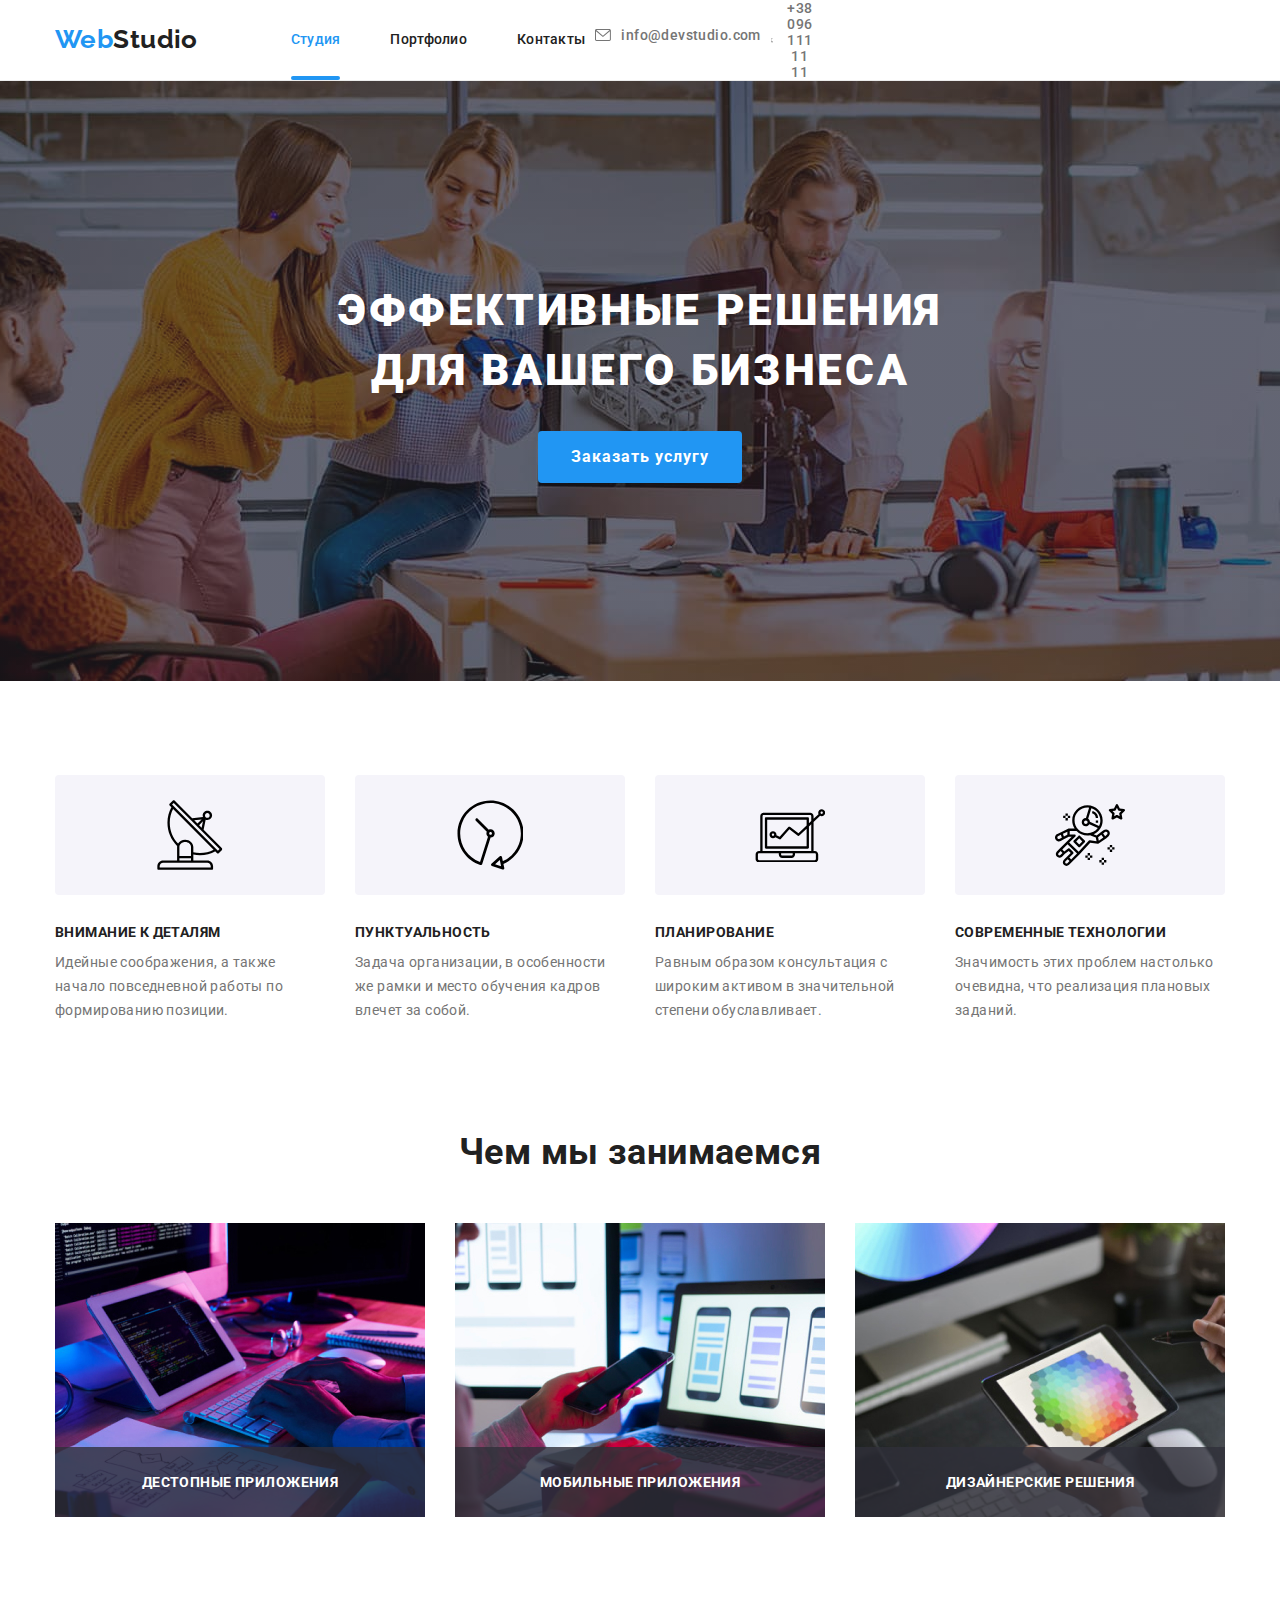
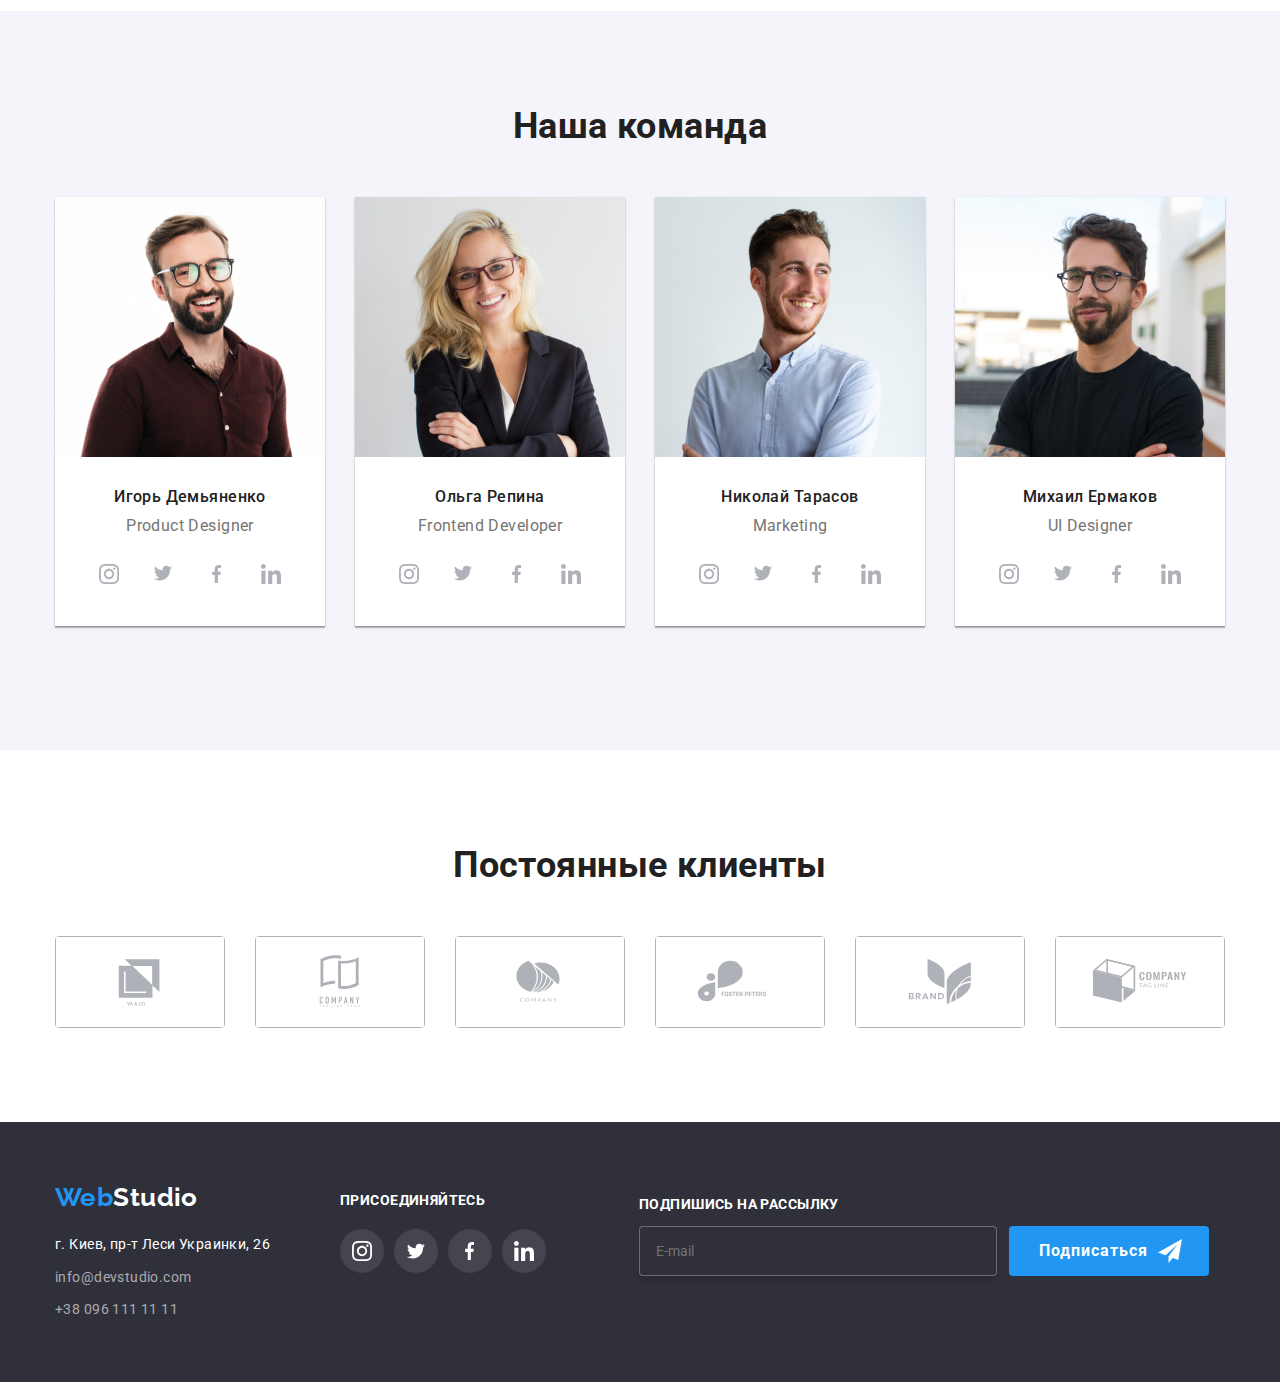
==== commit 2f5e8627: "flex" ====
--- a/index.html
+++ b/index.html
@@ -15,8 +15,7 @@
 </head>
 <body>
     <header class="header">
-    <div class="container">
-    <nav class="nav">
+    <div class="container nav">
     <a href=""class="logo header__logo">Web<span class="header__logo--black">Studio </span>  </a>
   
     <ul class="nav__list">
@@ -25,8 +24,8 @@
         <li class="nav__item"><a href="" class="nav__link">Контакты</a></li>
     </ul>
     <ul class="soc">
-        <li class="nav__item">
-            <a href="info@devstudio.com" class="links soc__link">
+        <li class="nav__item mail">
+            <a href="info@devstudio.com" class="links soc__link ">
                 
                 <svg class="soc__icon" width="16" height="12">
                 <use href=".//img/symbols-defs.svg#icon-envelope">
@@ -106,7 +105,6 @@
     </div>
     </div>
     </div>
-    </nav>
 </div>
 </header>
 
@@ -118,7 +116,7 @@
         <div class="backdrop is-hidden" data-modal>
             <div class="modal">
                 <button type="button" class="modal__button" data-modal-close>
-                    <svg class="modal__icon" width="11" height="11">
+                    <svg class="modal__icon" width="14" height="14">
                 <use href=".//img/symbols-defs.svg#icon-crosss">
                 </use>
             </svg>
--- a/css/main.min.css
+++ b/css/main.min.css
@@ -1 +1 @@
-html{-webkit-box-sizing:border-box;box-sizing:border-box}*,*::before,*::after{-webkit-box-sizing:inherit;box-sizing:inherit}:root{--primary-text-color: #757575;--title-text-color: #212121;--text-color-secondary: #FFFFFF;--accent-color: #2196F3}body{color:var(--primary-text-color);background-color:#fff;font-family:Roboto,sans-serif;letter-spacing:.03em;font-size:14px}@media screen and (max-width: 320px){body{overflow:hidden}}textarea{resize:none}ul{list-style:none;margin:0px;padding:0px}img{display:block;height:auto;max-width:100%}.container{margin-left:auto;margin-right:auto;max-width:100%;padding-left:15px;padding-right:15px}@media screen and (min-width: 480px){.container{width:480px}}@media screen and (min-width: 768px){.container{width:768px}}@media screen and (min-width: 1200px){.container{width:1200px}}.header{background-color:#fff;border-top:80px;border-bottom:1px solid #ececec;position:relative}.nav{display:-webkit-box;display:-ms-flexbox;display:flex;-webkit-box-align:center;-ms-flex-align:center;align-items:center}.nav .link :current{color:var(--accent-color)}.nav__list{display:none}@media screen and (min-width: 768px){.nav__list{display:-webkit-box;display:-ms-flexbox;display:flex;margin-left:88px;margin-right:84px}}@media screen and (min-width: 1200px){.nav__list{display:-webkit-box;display:-ms-flexbox;display:flex;margin-left:93px}}.nav__list .nav__link:hover,.nav__list .nav__link:focus{color:var(--accent-color)}.nav__list .nav__link{color:var(--title-text-color);font-weight:500;line-height:1.14;letter-spacing:.02em;padding-top:32px;padding-bottom:32px;text-decoration:none;-webkit-transition-property:color;transition-property:color;-webkit-transition-duration:250ms;transition-duration:250ms;-webkit-transition-timing-function:cubic-bezier(0.4, 0, 0.2, 1);transition-timing-function:cubic-bezier(0.4, 0, 0.2, 1);position:relative}.nav__list .nav__item:not(:last-child){margin-right:50px}.nav__item{display:-webkit-box;display:-ms-flexbox;display:flex}.nav__link.current::after{display:none}@media screen and (min-width: 768px){.nav__link.current::after{content:" ";display:block;width:100%;height:4px;background-color:var(--accent-color);border-radius:2px;position:absolute;left:0;bottom:0;opacity:1;-webkit-transition:250ms cubic-bezier(0.4, 0, 0.2, 1);transition:250ms cubic-bezier(0.4, 0, 0.2, 1)}}.nav__link::after{content:"";display:block;width:100%;height:4px;background-color:var(--accent-color);border-radius:2px;position:absolute;left:0;bottom:0;opacity:0;-webkit-transition:250ms cubic-bezier(0.4, 0, 0.2, 1);transition:250ms cubic-bezier(0.4, 0, 0.2, 1)}@media screen and (min-width: 480px){.nav__link::after{display:none}}.nav__link:hover::after{opacity:1}.menu-toggle{display:block;margin-left:auto;padding:0px;border:none;background-color:rgba(0,0,0,0)}@media screen and (min-width: 768px){.menu-toggle{display:none}}.icon-menu:hover,.icon-menu:focus{fill:var(--accent-color)}.menu-button .icon-cross{display:none}@media screen and (max-width: 767px){.menu-container{padding-top:8px;padding-right:15px;padding-bottom:40px;padding-left:48px;background-color:#fff;text-align:left;font-size:40px;display:none;position:fixed;top:0%;left:0%;width:100%;height:100vh;z-index:1}.menu-container.is-open{display:block}.menu-container .container{display:-webkit-box;display:-ms-flexbox;display:flex;-webkit-box-orient:vertical;-webkit-box-direction:normal;-ms-flex-direction:column;flex-direction:column;-webkit-box-pack:justify;-ms-flex-pack:justify;justify-content:space-between;height:100%;padding-left:0px}}@media screen and (min-width: 768px){.menu-container{display:-webkit-box;display:-ms-flexbox;display:flex}}@media screen and (min-width: 768px){.menu__nav__list{display:none}}@media screen and (min-width: 768px){.menu__soc{display:none}}.menu__nav__item{margin-bottom:32px}.menu__nav__link{font-size:40px;font-weight:500;color:#212121;text-decoration:none}.menu__nav__link:focus,.menu__nav__link:hover{color:var(--accent-color)}.menu-soc{display:block;-webkit-box-pack:left;-ms-flex-pack:left;justify-content:left;text-align:left;margin-bottom:54px}.menu__soc__link--tel{color:var(--accent-color);text-align:left;-webkit-box-pack:left;-ms-flex-pack:left;justify-content:left;text-decoration:none;font-size:34px;font-weight:500}.menu__soc__link{color:var(--primary-text-color);font-size:24px;font-weight:500;text-decoration:none;margin-top:32px}.menu__soc--list{display:-webkit-box;display:-ms-flexbox;display:flex;margin-right:20px;margin-top:54px}@media screen and (min-width: 768px){.menu__soc--list{display:none}}.menu__soc--list-item{margin-right:20px;position:relative}.menu__soc--list-link{font-size:18px;font-weight:500;color:var(--accent-color);text-decoration:none}.menu__soc--list-item::after{content:" ";width:1px;height:22px;background-color:rgba(33,33,33,.2);position:absolute;right:-10px;bottom:5px}.menu__soc--list-item::after:hover,.menu__soc--list-item::after:focus{background-color:var(--accent-color)}.soc{display:none}@media screen and (min-width: 768px){.soc{display:block;margin-left:auto}.soc .links:hover,.soc .links:focus{color:var(--accent-color)}}@media screen and (min-width: 1200px){.soc{display:-webkit-box;display:-ms-flexbox;display:flex}}.soc .items+.items{margin-left:50px}.soc .links{color:var(--primary-text-color);font-weight:500;text-decoration:none;margin-top:0px;margin-bottom:0px;-webkit-transition-property:color;transition-property:color;-webkit-transition-duration:250ms;transition-duration:250ms;-webkit-transition-timing-function:cubic-bezier(0.4, 0, 0.2, 1);transition-timing-function:cubic-bezier(0.4, 0, 0.2, 1)}.links{display:-webkit-inline-box;display:-ms-inline-flexbox;display:inline-flex;-webkit-box-align:center;-ms-flex-align:center;align-items:center;margin-bottom:10px}.links::before{content:" ";margin-right:10px}@media screen and (max-width: 768px){.links::before{margin-right:0px}}.soc__link{display:-webkit-box;display:-ms-flexbox;display:flex;-webkit-box-align:center;-ms-flex-align:center;align-items:center;-webkit-box-pack:center;-ms-flex-pack:center;justify-content:center;font-size:12px}@media screen and (min-width: 1200px){.soc__link{font-size:14px}}.soc__icon{fill:currentColor;margin-right:10px}.soc__icon:hover,.soc__icon:focus{fill:var(--accent-color)}@media screen and (max-width: 767px){.soc__icon{display:none;margin-right:0px}}.header__logo{color:var(--accent-color);font-family:Raleway,sans-serif;font-size:24px;line-height:1.19;font-weight:700;text-decoration:none;margin-top:16px;margin-bottom:16px}@media screen and (min-width: 1200px){.header__logo{font-size:26px;margin-top:24px;margin-bottom:25px}}.header__logo--black{color:var(--title-text-color)}.header__logo:hover{color:var(--accent-color)}.header__logo--white{color:var(--text-color-secondary)}.hero{background-color:#2f303a;text-align:center}.overlay{max-width:1630px;max-height:600px;margin-left:auto;margin-right:auto;background-image:-webkit-gradient(linear, left top, right top, from(rgba(47, 48, 58, 0.4)), to(rgba(47, 48, 58, 0.4))),url("../img/mobile.jpg");background-image:linear-gradient(to right, rgba(47, 48, 58, 0.4), rgba(47, 48, 58, 0.4)),url("../img/mobile.jpg");background-repeat:no-repeat;background-size:cover;background-position:center;padding-top:200px;padding-bottom:200px}@media(min-device-pixel-ratio: 2),(-webkit-min-device-pixel-ratio: 2),(min-resolution: 192dpi),(min-resolution: 2dppx){.overlay{background-image:-webkit-gradient(linear, left top, right top, from(rgba(47, 48, 58, 0.4)), to(rgba(47, 48, 58, 0.4))),url("../img/mob-2x.jpg");background-image:linear-gradient(to right, rgba(47, 48, 58, 0.4), rgba(47, 48, 58, 0.4)),url("../img/mob-2x.jpg")}}@media screen and (min-width: 768px){.overlay{background-image:-webkit-gradient(linear, left top, right top, from(rgba(47, 48, 58, 0.4)), to(rgba(47, 48, 58, 0.4))),url("../img/tablet.jpg");background-image:linear-gradient(to right, rgba(47, 48, 58, 0.4), rgba(47, 48, 58, 0.4)),url("../img/tablet.jpg");background-repeat:no-repeat;background-size:cover;background-position:center}}@media screen and (min-width: 768px)and (min-device-pixel-ratio: 2),screen and (min-width: 768px)and (-webkit-min-device-pixel-ratio: 2),screen and (min-width: 768px)and (min-resolution: 192dpi),screen and (min-width: 768px)and (min-resolution: 2dppx){.overlay{background-image:-webkit-gradient(linear, left top, right top, from(rgba(47, 48, 58, 0.4)), to(rgba(47, 48, 58, 0.4))),url("../img/lap-2x.jpg");background-image:linear-gradient(to right, rgba(47, 48, 58, 0.4), rgba(47, 48, 58, 0.4)),url("../img/lap-2x.jpg")}}@media screen and (min-width: 1200px){.overlay{background-image:-webkit-gradient(linear, left top, right top, from(rgba(47, 48, 58, 0.4)), to(rgba(47, 48, 58, 0.4))),url("../img/Img16.jpg");background-image:linear-gradient(to right, rgba(47, 48, 58, 0.4), rgba(47, 48, 58, 0.4)),url("../img/Img16.jpg");background-repeat:no-repeat;background-size:cover;background-position:center}}@media screen and (min-width: 1200px)and (min-device-pixel-ratio: 2),screen and (min-width: 1200px)and (-webkit-min-device-pixel-ratio: 2),screen and (min-width: 1200px)and (min-resolution: 192dpi),screen and (min-width: 1200px)and (min-resolution: 2dppx){.overlay{background-image:-webkit-gradient(linear, left top, right top, from(rgba(47, 48, 58, 0.4)), to(rgba(47, 48, 58, 0.4))),url("../img/des-2x.jpg");background-image:linear-gradient(to right, rgba(47, 48, 58, 0.4), rgba(47, 48, 58, 0.4)),url("../img/des-2x.jpg")}}.hero__title{color:var(--text-color-secondary);font-size:#000;line-height:1.36;font-weight:900;text-align:Center;Letter-spacing:.06em;margin-top:0px;margin-bottom:30px;font-size:26px}@media screen and (min-width: 1200px){.hero__title{font-size:44px}}.button{color:var(--text-color-secondary);background-color:#2196f3;font-weight:700;font-size:16px;line-height:1.88;letter-spacing:.06em;text-decoration:none;border-radius:4px;padding:10px 32px;min-width:200px;display:inline-block;text-align:center;border:1px solid rgba(0,0,0,0);margin:0px;cursor:pointer}.backdrop{position:fixed;top:0;left:0;width:100%;height:100%;background-color:rgba(0,0,0,.2);opacity:1;-webkit-transition:opacity 250ms cubic-bezier(0.4, 0, 0.2, 1);transition:opacity 250ms cubic-bezier(0.4, 0, 0.2, 1);padding:93px 15px;overflow-y:scroll;z-index:1}.backdrop .is-hidden{opacity:0;visibility:hidden;pointer-events:none}.is-hidden{opacity:0;visibility:hidden;pointer-events:none}.backdrop.is-hidden .modal{-webkit-transform:translate(-50%, -50%) scale(1.1);transform:translate(-50%, -50%) scale(1.1)}.modal{position:absolute;top:50%;left:50%;-webkit-transform:translate(-50%, -50%) scale(1);transform:translate(-50%, -50%) scale(1);min-height:609px;min-width:450px;padding:40px;text-align:left;background-color:#fff;-webkit-transition:-webkit-transform 250ms cubic-bezier(0.4, 0, 0.2, 1);transition:-webkit-transform 250ms cubic-bezier(0.4, 0, 0.2, 1);transition:transform 250ms cubic-bezier(0.4, 0, 0.2, 1);transition:transform 250ms cubic-bezier(0.4, 0, 0.2, 1), -webkit-transform 250ms cubic-bezier(0.4, 0, 0.2, 1);border-radius:4px}@media screen and (min-width: 1200px){.modal{min-width:528px;min-height:581px}}.modal__text{font-weight:700;font-size:20px;line-height:1.15;color:#212121;margin-bottom:12px;margin-top:0px;display:-webkit-box;display:-ms-flexbox;display:flex;-webkit-box-pack:center;-ms-flex-pack:center;justify-content:center;-webkit-box-align:center;-ms-flex-align:center;align-items:center}.modal-form__input{width:100%;height:40px;border:1px solid rgba(33,33,33,.2);border-radius:4px;padding-left:42px}.modal-form__input:focus{border:1px solid #2196f3;outline:none}.modal-form__input:focus+.modal-label__icon{fill:var(--accent-color)}.modal-form__label{font-size:12px;color:#757575;text-align:left;display:block;margin-bottom:4px}.modal-form__check-text{display:-webkit-box;display:-ms-flexbox;display:flex;-ms-flex-wrap:wrap;flex-wrap:wrap;font-size:12px}.modal-form__check-text::before{content:" ";width:16px;height:15px;border:2px solid #212121;border-radius:4px;margin-right:8.38px}@media screen and (min-width: 1200px){.modal-form__check-text::before{margin-left:13px}}.modal-form__check{appearance:none;-webkit-appearance:none;-moz-appearance:none;position:absolute}.modal-form__check.modal-form__check:checked+.modal-form__check-text::before{background-color:var(--accent-color);background-image:url(../img/check.svg);background-repeat:no-repeat;background-position:center;border:none}.modal-form__text{width:100%;height:120px;border:1px solid rgba(33,33,33,.2);border-radius:4px;padding-top:12px;padding-bottom:12px;padding-left:16px;padding-right:16px;margin-bottom:20px}.modal-form__text:focus{border:1px solid #2196f3;outline:none}.input-wrap{position:relative;display:block;margin-bottom:10px}.modal-label__icon{position:absolute;top:50%;left:9px;width:12px;height:12px;display:inline-block;-webkit-transform:translateY(-50%);transform:translateY(-50%);color:#212121}.modal-label__icon:hover,.modal-label__icon:focus{color:var(--accent-color)}.modal-form__check-conditions{color:var(--accent-color);cursor:pointer;text-decoration:underline;margin-left:2px}.modal__button{width:30px;height:30px;border:1px solid rgba(0,0,0,.1);border-radius:50%;background-color:#fff;position:absolute;top:8px;right:8px}.modal__icon{-webkit-box-pack:center;-ms-flex-pack:center;justify-content:center;fill:solid #000}.modal__icon:hover,.modal__icon:focus{fill:var(--accent-color)}.modal-form__button{display:-webkit-box;display:-ms-flexbox;display:flex;-webkit-box-pack:center;-ms-flex-pack:center;justify-content:center;text-align:center}.modal-form__submit-button{color:var(--text-color-secondary);background-color:#2196f3;font-weight:700;font-size:16px;line-height:1.88;letter-spacing:.06em;text-decoration:none;border-radius:4px;padding:10px 55px;min-width:200px;min-height:50px;display:inline-block;text-align:center;-webkit-box-pack:center;-ms-flex-pack:center;justify-content:center;border:1px solid rgba(0,0,0,0);margin-top:30px;cursor:pointer}.content{padding-top:60px;padding-bottom:60px;text-align:center}@media screen and (min-width: 768px){.content{min-width:768px}}@media screen and (min-width: 1200px){.content{min-width:1200px;padding-top:94px;padding-bottom:94px}}.content__title{color:var(--title-text-color);font-weight:700;font-size:28px;line-height:1.17;text-align:center;margin-top:0;margin-bottom:50px}@media screen and (min-width: 1200px){.content__title{margin-bottom:50px;font-size:36px}}.content.no-padding{padding-top:0px;padding-bottom:0px}.content.half-padding{padding-top:0px;padding-bottom:94px}.feature-list__title{color:var(--title-text-color);font-weight:700;font-size:14px;line-height:1.14;margin-top:0px;margin-bottom:10px;width:calc(100% - 30px);-webkit-box-pack:center;-ms-flex-pack:center;justify-content:center;text-align:center}@media screen and (min-width: 768px){.feature-list__title{width:354px;-webkit-box-pack:left;-ms-flex-pack:left;justify-content:left;text-align:left}}@media screen and (min-width: 1200px){.feature-list__title{width:270px}}.feature-list{display:-webkit-box;display:-ms-flexbox;display:flex;-ms-flex-wrap:wrap;flex-wrap:wrap;gap:30px}.feature{display:none}.feature-list__item{margin-right:0px}.feature-list__item:last-child{margin-right:0px}.feature-list__link{height:120px;background-color:#f5f4fa;display:-webkit-box;display:-ms-flexbox;display:flex;-ms-flex-wrap:wrap;flex-wrap:wrap;gap:30px;-webkit-box-align:center;-ms-flex-align:center;align-items:center;-webkit-box-pack:center;-ms-flex-pack:center;justify-content:center;margin-bottom:30px;margin-left:0px;margin-right:0px;border-radius:4px;max-width:450px}@media screen and (min-width: 768px){.feature-list__link{width:354px;margin-left:0px;margin-right:0px}}@media screen and (min-width: 1200px){.feature-list__link{width:270px;margin-left:0px;margin-right:0px}}.feature-list__icon:hover,.feature-list__icon:focus{fill:#2196f3}.feature-list__about{margin-top:0px;margin-left:15px;margin-right:15px;padding:0px;line-height:1.71;max-width:450px}@media screen and (min-width: 768px){.feature-list__about{width:354px;margin-left:0px;margin-right:0px}}@media screen and (min-width: 1200px){.feature-list__about{width:270px;margin-left:0px;margin-right:0px}}.gallery{display:none}@media screen and (min-width: 1200px){.gallery{display:-webkit-box;display:-ms-flexbox;display:flex}}.gallery__list{display:-webkit-box;display:-ms-flexbox;display:flex;text-align:center;-webkit-box-pack:center;-ms-flex-pack:center;justify-content:center;margin:0px;padding:0px;-ms-flex-wrap:wrap;flex-wrap:wrap}.gallery__list>.gallery__item{padding:0px}.gallery__list .gallery__item+.gallery__item{margin-left:30px}.gallery__thumb{position:relative;overflow:hidden}.gallery__overlay{font-size:14px;font-weight:700;line-height:1.17;color:#fff;background-color:rgba(47,48,58,.8);letter-spacing:.03em;width:370px;height:70px;padding-bottom:27px;padding-top:27px;padding-left:auto;padding-right:auto;margin:0px;text-align:center;-webkit-box-pack:center;-ms-flex-pack:center;justify-content:center;display:-webkit-box;display:-ms-flexbox;display:flex;position:absolute;bottom:0;-webkit-transition:-webkit-transform 250ms cubic-bezier(0.4, 0, 0.2, 1);transition:-webkit-transform 250ms cubic-bezier(0.4, 0, 0.2, 1);transition:transform 250ms cubic-bezier(0.4, 0, 0.2, 1);transition:transform 250ms cubic-bezier(0.4, 0, 0.2, 1), -webkit-transform 250ms cubic-bezier(0.4, 0, 0.2, 1)}.socials{display:-webkit-box;display:-ms-flexbox;display:flex;padding-top:0px;padding-bottom:30px;-webkit-box-pack:center;-ms-flex-pack:center;justify-content:center}.socials__item{width:44px;height:44px;margin-right:10px}.socials__item:last-child{margin-right:0px}.socials__link{width:100%;height:100%;background-color:#fff;border-radius:50%;display:-webkit-box;display:-ms-flexbox;display:flex;-webkit-box-align:center;-ms-flex-align:center;align-items:center;-webkit-box-pack:center;-ms-flex-pack:center;justify-content:center;-webkit-transition-property:background-color;transition-property:background-color;-webkit-transition-duration:250ms;transition-duration:250ms;-webkit-transition-timing-function:cubic-bezier(0.4, 0, 0.2, 1);transition-timing-function:cubic-bezier(0.4, 0, 0.2, 1)}.socials__link:hover,.socials__link:focus{background-color:#2196f3}.socials__link:hover .socials__icon,.socials__link:focus .socials__icon{fill:#fff}.socials__link--dark{width:100%;height:100%;background-color:rgba(255,255,255,.1);border-radius:50%;display:-webkit-box;display:-ms-flexbox;display:flex;-webkit-box-align:center;-ms-flex-align:center;align-items:center;-webkit-box-pack:center;-ms-flex-pack:center;justify-content:center;-webkit-transition-property:background-color;transition-property:background-color;-webkit-transition-duration:250ms;transition-duration:250ms;-webkit-transition-timing-function:cubic-bezier(0.4, 0, 0.2, 1);transition-timing-function:cubic-bezier(0.4, 0, 0.2, 1)}.socials__link--dark:hover,.socials__link--dark:focus{background-color:#2196f3}.socials__icon{fill:#afb1b8;-webkit-transition-property:fill;transition-property:fill;-webkit-transition-duration:250ms;transition-duration:250ms;-webkit-transition-timing-function:cubic-bezier(0.4, 0, 0.2, 1);transition-timing-function:cubic-bezier(0.4, 0, 0.2, 1)}.socials__icon--white{fill:#fff}.socials__list{display:-webkit-box;display:-ms-flexbox;display:flex;padding-top:0px;padding-bottom:30px;-webkit-box-pack:center;-ms-flex-pack:center;justify-content:center}.socials__title{font-size:14px;font-weight:700;line-height:1.14;color:var(--text-color-secondary);padding-bottom:0px;margin-bottom:20px}.flex-container{display:-webkit-box;display:-ms-flexbox;display:flex;-ms-flex-wrap:wrap;flex-wrap:wrap;margin-left:0px;gap:30px;padding:0px}.flex-elements{width:100%;margin-bottom:30px;border:1px solid #eee;border-top:none;-webkit-transition-property:-webkit-box-shadow;transition-property:-webkit-box-shadow;transition-property:box-shadow;transition-property:box-shadow, -webkit-box-shadow;-webkit-transition-duration:250ms;transition-duration:250ms;-webkit-transition-timing-function:cubic-bezier(0.4, 0, 0.2, 1);transition-timing-function:cubic-bezier(0.4, 0, 0.2, 1)}.flex-elements:hover,.flex-elements:focus{-webkit-box-shadow:1px 4px 6px rgba(0,0,0,.16),0px 4px 4px rgba(0,0,0,.06),0px 1px 1px rgba(0,0,0,.12);box-shadow:1px 4px 6px rgba(0,0,0,.16),0px 4px 4px rgba(0,0,0,.06),0px 1px 1px rgba(0,0,0,.12)}.flex-elements:nth-child(3n):nth-last-child(-n+3){margin-bottom:0px}.flex-element{max-width:100%}@media screen and (min-width: 768px){.flex-element{width:354px}}@media screen and (min-width: 1200px){.flex-element{width:270px}}.flex-element:nth-child(2n){margin-right:0px}.flex-element:nth-last-child(-n+4){margin-bottom:0px}.btn__nav{display:-webkit-box;display:-ms-flexbox;display:flex;-ms-flex-wrap:wrap;flex-wrap:wrap;width:100%;text-align:left;-webkit-box-pack:left;-ms-flex-pack:left;justify-content:left;margin-top:10px;margin-bottom:46px;grid-gap:8px;grid-row-gap:15px}@media screen and (min-width: 768px){.btn__nav{text-align:center;-webkit-box-pack:center;-ms-flex-pack:center;justify-content:center}}@media screen and (min-width: 1200px){.btn__nav{-webkit-box-pack:center;-ms-flex-pack:center;justify-content:center;margin-top:0px;margin-bottom:50px;padding:0px}}.btn__nav .btn__item+.btn__item{margin-left:8px}.btn__nav .btn__style:hover,.btn__nav .btn__style:focus{color:var(--text-color-secondary);background-color:var(--accent-color);-webkit-box-shadow:0px 3px 1px rgba(0,0,0,.1),0px 1px 2px rgba(0,0,0,.08),0px 2px 2px rgba(0,0,0,.12);box-shadow:0px 3px 1px rgba(0,0,0,.1),0px 1px 2px rgba(0,0,0,.08),0px 2px 2px rgba(0,0,0,.12)}.btn__style{font-family:roboto;font-size:16px;line-height:1.63;font-weight:500;background-color:#f5f4fa;border-radius:4px;padding:6px 22px;min-width:73px;display:inline-block;text-align:center;border:1px solid rgba(0,0,0,0);-webkit-transition-property:all;transition-property:all;-webkit-transition-duration:250ms;transition-duration:250ms;-webkit-transition-timing-function:cubic-bezier(0.4, 0, 0.2, 1);transition-timing-function:cubic-bezier(0.4, 0, 0.2, 1)}.btn__style:hover,.btn__style:focus{color:var(--text-color-secondary);background-color:var(--accent-color);-webkit-box-shadow:0px 3px 1px rgba(0,0,0,.1),0px 1px 2px rgba(0,0,0,.08),0px 2px 2px rgba(0,0,0,.12);box-shadow:0px 3px 1px rgba(0,0,0,.1),0px 1px 2px rgba(0,0,0,.08),0px 2px 2px rgba(0,0,0,.12)}.card-set{background-color:#f5f4fa}.card-set__item{background-color:#fff;-webkit-box-shadow:0px 2px 1px rgba(0,0,0,.2),0px 1px 1px rgba(0,0,0,.14),0px 1px 3px rgba(0,0,0,.12);box-shadow:0px 2px 1px rgba(0,0,0,.2),0px 1px 1px rgba(0,0,0,.14),0px 1px 3px rgba(0,0,0,.12);margin-bottom:30px;width:100%}@media screen and (min-width: 768px){.card-set__item{width:354px}}@media screen and (min-width: 1200px){.card-set__item{width:270px}}.card-set__list{padding-top:30px;padding-bottom:16px;width:100%}@media screen and (min-width: 768px){.card-set__list{width:354px}}@media screen and (min-width: 1200px){.card-set__list{width:270px}}.card-set__item-title{color:var(--title-text-color);font-weight:500;font-size:16px;line-height:1.19;margin-top:0px;margin-bottom:10px;text-align:center}.card-set__top-text{color:var(--primary-text-color);font-size:16px;line-height:1.19;margin:0px;text-align:center}.portfolio{margin:0px;padding:0px;display:none}.portfolio__link{text-decoration:none}.portfolio__thumb{position:relative;overflow:hidden}.portfolio__thumb:hover .portfolio__text{-webkit-transform:translateY(0);transform:translateY(0)}.portfolio__text{font-size:18px;line-height:1.56;color:#fff;background-color:#2196f3;letter-spacing:.03em;max-width:450px;height:100%;padding-bottom:63px;padding-top:63px;padding-left:24px;padding-right:24px;margin:0px;text-align:left;-webkit-box-pack:center;-ms-flex-pack:center;justify-content:center;display:-webkit-box;display:-ms-flexbox;display:flex;position:absolute;top:0;-webkit-transform:translateY(100%);transform:translateY(100%);-webkit-transition:-webkit-transform 250ms cubic-bezier(0.4, 0, 0.2, 1);transition:-webkit-transform 250ms cubic-bezier(0.4, 0, 0.2, 1);transition:transform 250ms cubic-bezier(0.4, 0, 0.2, 1);transition:transform 250ms cubic-bezier(0.4, 0, 0.2, 1), -webkit-transform 250ms cubic-bezier(0.4, 0, 0.2, 1)}@media screen and (min-width: 768px){.portfolio__text{width:354px}}@media screen and (min-width: 1200px){.portfolio__text{width:370px}}.portfolio__item{background-color:#fff;margin-right:0px}@media screen and (min-width: 768px){.portfolio__item{width:354px}}@media screen and (min-width: 1200px){.portfolio__item{width:370px}}.portfolio__group{padding-top:20px;padding-bottom:20px;padding-left:24px;padding-right:24px;margin:0px;width:100%;-webkit-box-pack:left;-ms-flex-pack:left;justify-content:left;text-align:left}@media screen and (min-width: 768px){.portfolio__group{width:354px}}@media screen and (min-width: 1200px){.portfolio__group{width:370px;-webkit-box-pack:center;-ms-flex-pack:center;justify-content:center;text-align:center}}@media screen and (min-width: 768px){.first{padding-bottom:56px}}@media screen and (min-width: 1200px){.first{padding-bottom:20px}}.portfolio-group__title{color:var(--title-text-color);font-weight:700;font-size:18px;line-height:2;letter-spacing:.06em;margin-bottom:4px;margin:0px}.portfolio-group__about{color:#757575;font-size:16px;line-height:1.88;margin:0px;padding:0px}.client{padding-top:60px;padding-bottom:60px}@media screen and (min-width: 1200px){.client{padding-top:94px;padding-bottom:94px}}.client__title{color:var(--title-text-color);font-size:28px;font-weight:700;line-height:1.17;text-align:center;margin-top:0px;margin-bottom:30px}@media screen and (min-width: 1200px){.client__title{margin-bottom:50px;font-size:36px}}.client__list{display:-webkit-box;display:-ms-flexbox;display:flex;-ms-flex-wrap:wrap;flex-wrap:wrap;gap:30px;-webkit-box-pack:center;-ms-flex-pack:center;justify-content:center;-webkit-box-align:center;-ms-flex-align:center;align-items:center}.client__item{height:92px;border:1px Solid #afb1b8;border-radius:4px;width:210px}@media screen and (min-width: 768px){.client__item{width:226px}}@media screen and (min-width: 1200px){.client__item{width:170px}}.client__item:hover,.client__item:focus{border:1px Solid #2196f3}.client__item:last-child{margin-right:0px}.client__link{width:100%;height:100%;background-color:#fff;display:-webkit-box;display:-ms-flexbox;display:flex;-webkit-box-align:center;-ms-flex-align:center;align-items:center;-webkit-box-pack:center;-ms-flex-pack:center;justify-content:center;-webkit-transition-property:background-color;transition-property:background-color;-webkit-transition-duration:250ms;transition-duration:250ms;-webkit-transition-timing-function:cubic-bezier(0.4, 0, 0.2, 1);transition-timing-function:cubic-bezier(0.4, 0, 0.2, 1)}.client__link:hover .client__icon,.client__link:focus .client__icon{fill:#2196f3}.client__icon{fill:#afb1b8;-webkit-transition-property:fill;transition-property:fill;-webkit-transition-duration:250ms;transition-duration:250ms;-webkit-transition-timing-function:cubic-bezier(0.4, 0, 0.2, 1);transition-timing-function:cubic-bezier(0.4, 0, 0.2, 1)}.footer__wrap{display:-webkit-box;display:-ms-flexbox;display:flex;-ms-flex-wrap:wrap;flex-wrap:wrap}@media screen and (max-width: 767px){.footer__wrap{display:none}}.footer__adress{margin-right:165px;margin-left:76px;-webkit-box-pack:center;-ms-flex-pack:center;justify-content:center;text-align:center}@media screen and (min-width: 1200px){.footer__adress{margin-right:70px;margin-left:0px;text-align:left;-webkit-box-pack:left;-ms-flex-pack:left;justify-content:left}}.footer__adress--info{color:rgba(255,255,255,.6);line-height:1.71;text-decoration:none;font-style:normal;margin:0px;-webkit-transition-property:color;transition-property:color;-webkit-transition-duration:250ms;transition-duration:250ms;-webkit-transition-timing-function:cubic-bezier(0.4, 0, 0.2, 1);transition-timing-function:cubic-bezier(0.4, 0, 0.2, 1)}.footer__nav{text-decoration:none;padding:0px;margin:0px}.footer__nav .footer__adress--map:hover,.footer__nav .footer__adress--map:focus{color:var(--accent-color)}.footer__nav .footer__adress--info:hover,.footer__nav .footer__adress--info:focus{color:var(--text-color-secondary);background-color:var(--accent-color)}.footer__wrap .container{display:-webkit-box;display:-ms-flexbox;display:flex}@media screen and (min-width: 768px){.footer__wrap .container{margin-left:76px}}.footer{background-color:#2f303a;padding-top:60px;padding-bottom:60px}.footer__nav--item{margin-top:20px;margin-bottom:9px}.footer__nav--items{margin-top:0px;margin-bottom:9px}.footer__adress--map{color:var(--text-color-secondary);line-height:1.71;text-decoration:none;font-style:normal;margin:0px}.footer-content{display:none}@media screen and (min-width: 768px){.footer-content{display:-webkit-box;display:-ms-flexbox;display:flex;-ms-flex-wrap:wrap;flex-wrap:wrap;-webkit-box-pack:center;-ms-flex-pack:center;justify-content:center;text-align:center;margin-top:60px}}@media screen and (min-width: 1200px){.footer-content{margin-left:93px;margin-top:0px;display:block}}.footer-content__title{color:var(--text-color-secondary);font-weight:700}.footer-content__block{display:block;-webkit-box-pack:center;-ms-flex-pack:center;justify-content:center;text-align:center}@media screen and (min-width: 1200px){.footer-content__block{display:-webkit-inline-box;display:-ms-inline-flexbox;display:inline-flex}}.footer-content__input{min-width:450px;height:50px;margin-bottom:30px;background-color:#2f303a;border-radius:4px;padding-left:16px;border:1px solid rgba(255,255,255,.3);-webkit-box-shadow:0px 4px 4px rgba(0,0,0,.15);box-shadow:0px 4px 4px rgba(0,0,0,.15)}.footer-content__input:focus{border-color:#2196f3;color:#ececec}@media screen and (min-width: 1200px){.footer-content__input{min-width:358px}}.footer-content__button{color:var(--text-color-secondary);background-color:#2196f3;font-weight:700;font-size:16px;line-height:1.88;letter-spacing:.06em;border-radius:4px;text-align:left;padding-left:29px;cursor:pointer;margin-left:12px;width:200px;height:50px;position:relative;border:1px solid rgba(0,0,0,0)}.footer-content__icon{width:24px;height:24px;fill:#fff;margin-left:10px;position:absolute;top:50%;-webkit-transform:translateY(-50%);transform:translateY(-50%)}.online{-webkit-box-pack:center;-ms-flex-pack:center;justify-content:center;text-align:center}@media screen and (max-width: 767px){.online{display:none}}@media screen and (min-width: 1200px){.online{-webkit-box-pack:left;-ms-flex-pack:left;justify-content:left;text-align:left}}@media screen and (min-width: 768px){.footer__mobile{display:none}}.footer__mobile__wrap{-webkit-box-pack:center;-ms-flex-pack:center;justify-content:center;text-align:center}.footer__mobile__nav{margin-bottom:60px;margin-top:20px}.footer__mobile__nav--item{margin-bottom:8px}.footer-content__block-mobile{display:block}.footer-content__input-mobile{margin-bottom:20px;min-width:100%;height:50px;background-color:#2f303a;border-radius:4px;padding-left:16px;border:1px solid rgba(255,255,255,.3);-webkit-box-shadow:0px 4px 4px rgba(0,0,0,.15);box-shadow:0px 4px 4px rgba(0,0,0,.15)}.footer-content__input-mobile:focus{border-color:#2196f3;color:#ececec}/*# sourceMappingURL=main.min.css.map */+html{-webkit-box-sizing:border-box;box-sizing:border-box}*,*::before,*::after{-webkit-box-sizing:inherit;box-sizing:inherit}:root{--primary-text-color: #757575;--title-text-color: #212121;--text-color-secondary: #FFFFFF;--accent-color: #2196F3}body{color:var(--primary-text-color);background-color:#fff;font-family:Roboto,sans-serif;letter-spacing:.03em;font-size:14px}@media screen and (max-width: 320px){body{overflow:hidden}}textarea{resize:none}ul{list-style:none;margin:0px;padding:0px}img{display:block;height:auto;max-width:100%}.container{margin-left:auto;margin-right:auto;max-width:100%;padding-left:15px;padding-right:15px}@media screen and (min-width: 480px){.container{width:480px}}@media screen and (min-width: 768px){.container{width:768px}}@media screen and (min-width: 1200px){.container{width:1200px}}.header{background-color:#fff;border-top:80px;border-bottom:1px solid #ececec;position:relative}.nav{display:-webkit-box;display:-ms-flexbox;display:flex;-webkit-box-align:center;-ms-flex-align:center;align-items:center}.nav .link :current{color:var(--accent-color)}.nav__list{display:none}@media screen and (min-width: 768px){.nav__list{display:-webkit-box;display:-ms-flexbox;display:flex;margin-left:88px;margin-right:84px}}@media screen and (min-width: 1200px){.nav__list{display:-webkit-box;display:-ms-flexbox;display:flex;margin-left:93px;margin-right:0px}}.nav__list .nav__link:hover,.nav__list .nav__link:focus{color:var(--accent-color)}.nav__list .nav__link{color:var(--title-text-color);font-weight:500;line-height:1.14;letter-spacing:.02em;padding-top:32px;padding-bottom:32px;text-decoration:none;-webkit-transition-property:color;transition-property:color;-webkit-transition-duration:250ms;transition-duration:250ms;-webkit-transition-timing-function:cubic-bezier(0.4, 0, 0.2, 1);transition-timing-function:cubic-bezier(0.4, 0, 0.2, 1);position:relative}.nav__list .nav__item:not(:last-child){margin-right:50px}.nav__item{display:-webkit-box;display:-ms-flexbox;display:flex}.nav__link.current{color:var(--accent-color)}.nav__link.current::after{display:none}@media screen and (min-width: 768px){.nav__link.current::after{content:" ";display:block;width:100%;height:4px;background-color:var(--accent-color);border-radius:2px;position:absolute;left:0;bottom:0;opacity:1;-webkit-transition:250ms cubic-bezier(0.4, 0, 0.2, 1);transition:250ms cubic-bezier(0.4, 0, 0.2, 1)}}.nav__link::after{content:"";display:block;width:100%;height:4px;background-color:var(--accent-color);border-radius:2px;position:absolute;left:0;bottom:0;opacity:0;-webkit-transition:250ms cubic-bezier(0.4, 0, 0.2, 1);transition:250ms cubic-bezier(0.4, 0, 0.2, 1)}@media screen and (min-width: 480px){.nav__link::after{display:none}}.nav__link:hover::after{opacity:1}.menu-toggle{display:block;margin-left:auto;padding:0px;border:none;background-color:rgba(0,0,0,0)}@media screen and (min-width: 768px){.menu-toggle{display:none}}.icon-menu:hover,.icon-menu:focus{fill:var(--accent-color)}.menu-button .icon-cross{display:none}@media screen and (max-width: 767px){.menu-container{padding-top:8px;padding-right:15px;padding-bottom:40px;padding-left:48px;background-color:#fff;text-align:left;font-size:40px;display:none;position:fixed;top:0%;left:0%;width:100%;height:100vh;z-index:1}.menu-container.is-open{display:block}.menu-container .container{display:-webkit-box;display:-ms-flexbox;display:flex;-webkit-box-orient:vertical;-webkit-box-direction:normal;-ms-flex-direction:column;flex-direction:column;-webkit-box-pack:justify;-ms-flex-pack:justify;justify-content:space-between;height:100%;padding-left:0px}}@media screen and (min-width: 768px){.menu-container{display:-webkit-box;display:-ms-flexbox;display:flex}}@media screen and (min-width: 768px){.menu__nav__list{display:none}}@media screen and (min-width: 768px){.menu__soc{display:none}}.menu__nav__item{margin-bottom:32px}.menu__nav__link{font-size:40px;font-weight:500;color:#212121;text-decoration:none}.menu__nav__link:focus,.menu__nav__link:hover{color:var(--accent-color)}.menu-soc{display:block;-webkit-box-pack:left;-ms-flex-pack:left;justify-content:left;text-align:left;margin-bottom:54px}.menu__soc__link--tel{color:var(--accent-color);text-align:left;-webkit-box-pack:left;-ms-flex-pack:left;justify-content:left;text-decoration:none;font-size:34px;font-weight:500}.menu__soc__link{color:var(--primary-text-color);font-size:24px;font-weight:500;text-decoration:none;margin-top:32px}.menu__soc--list{display:-webkit-box;display:-ms-flexbox;display:flex;margin-right:20px;margin-top:54px}@media screen and (min-width: 768px){.menu__soc--list{display:none}}.menu__soc--list-item{margin-right:20px;position:relative}.menu__soc--list-link{font-size:18px;font-weight:500;color:var(--accent-color);text-decoration:none}.menu__soc--list-item::after{content:" ";width:1px;height:22px;background-color:rgba(33,33,33,.2);position:absolute;right:-10px;bottom:5px}.menu__soc--list-item::after:hover,.menu__soc--list-item::after:focus{background-color:var(--accent-color)}.soc{display:none}@media screen and (min-width: 768px){.soc{display:block;margin-left:auto}.soc .links:hover,.soc .links:focus{color:var(--accent-color)}}@media screen and (min-width: 1200px){.soc{display:-webkit-box;display:-ms-flexbox;display:flex;text-align:center;-webkit-box-pack:center;-ms-flex-pack:center;justify-content:center}}.soc .items+.items{margin-left:50px}.soc .links{color:var(--primary-text-color);font-weight:500;text-decoration:none;margin-top:0px;margin-bottom:0px;-webkit-transition-property:color;transition-property:color;-webkit-transition-duration:250ms;transition-duration:250ms;-webkit-transition-timing-function:cubic-bezier(0.4, 0, 0.2, 1);transition-timing-function:cubic-bezier(0.4, 0, 0.2, 1)}.links{display:-webkit-inline-box;display:-ms-inline-flexbox;display:inline-flex;-webkit-box-align:center;-ms-flex-align:center;align-items:center;margin-bottom:10px}.links::before{content:" ";margin-right:10px}@media screen and (max-width: 768px){.links::before{margin-right:0px}}.soc__link{display:-webkit-box;display:-ms-flexbox;display:flex;-webkit-box-align:center;-ms-flex-align:center;align-items:center;-webkit-box-pack:center;-ms-flex-pack:center;justify-content:center;font-size:12px;margin-bottom:10px}@media screen and (min-width: 1200px){.soc__link{font-size:14px}}@media screen and (min-width: 768px){.mail{margin-bottom:10px}}.soc__icon{fill:currentColor;margin-right:10px}.soc__icon:hover,.soc__icon:focus{fill:var(--accent-color)}@media screen and (max-width: 767px){.soc__icon{display:none;margin-right:0px}}.header__logo{color:var(--accent-color);font-family:Raleway,sans-serif;font-size:24px;line-height:1.19;font-weight:700;text-decoration:none;margin-top:16px;margin-bottom:16px}@media screen and (min-width: 1200px){.header__logo{font-size:26px;margin-top:24px;margin-bottom:25px}}.header__logo--black{color:var(--title-text-color)}.header__logo:hover{color:var(--accent-color)}.header__logo--white{color:var(--text-color-secondary)}.hero{background-color:#2f303a;text-align:center}.overlay{max-width:1630px;max-height:400px;margin-left:auto;margin-right:auto;background-image:-webkit-gradient(linear, left top, right top, from(rgba(47, 48, 58, 0.4)), to(rgba(47, 48, 58, 0.4))),url("../img/mobile.jpg");background-image:linear-gradient(to right, rgba(47, 48, 58, 0.4), rgba(47, 48, 58, 0.4)),url("../img/mobile.jpg");background-repeat:no-repeat;background-size:cover;background-position:center;padding-top:118px;padding-bottom:118px}@media(min-device-pixel-ratio: 2),(-webkit-min-device-pixel-ratio: 2),(min-resolution: 192dpi),(min-resolution: 2dppx){.overlay{background-image:-webkit-gradient(linear, left top, right top, from(rgba(47, 48, 58, 0.4)), to(rgba(47, 48, 58, 0.4))),url("../img/mob-2x.jpg");background-image:linear-gradient(to right, rgba(47, 48, 58, 0.4), rgba(47, 48, 58, 0.4)),url("../img/mob-2x.jpg")}}@media screen and (min-width: 768px){.overlay{background-image:-webkit-gradient(linear, left top, right top, from(rgba(47, 48, 58, 0.4)), to(rgba(47, 48, 58, 0.4))),url("../img/tablet.jpg");background-image:linear-gradient(to right, rgba(47, 48, 58, 0.4), rgba(47, 48, 58, 0.4)),url("../img/tablet.jpg");background-repeat:no-repeat;background-size:cover;background-position:center}}@media screen and (min-width: 768px)and (min-device-pixel-ratio: 2),screen and (min-width: 768px)and (-webkit-min-device-pixel-ratio: 2),screen and (min-width: 768px)and (min-resolution: 192dpi),screen and (min-width: 768px)and (min-resolution: 2dppx){.overlay{background-image:-webkit-gradient(linear, left top, right top, from(rgba(47, 48, 58, 0.4)), to(rgba(47, 48, 58, 0.4))),url("../img/lap-2x.jpg");background-image:linear-gradient(to right, rgba(47, 48, 58, 0.4), rgba(47, 48, 58, 0.4)),url("../img/lap-2x.jpg")}}@media screen and (min-width: 1200px){.overlay{max-height:600px;padding-top:200px;padding-bottom:200px;background-image:-webkit-gradient(linear, left top, right top, from(rgba(47, 48, 58, 0.4)), to(rgba(47, 48, 58, 0.4))),url("../img/Img16.jpg");background-image:linear-gradient(to right, rgba(47, 48, 58, 0.4), rgba(47, 48, 58, 0.4)),url("../img/Img16.jpg");background-repeat:no-repeat;background-size:cover;background-position:center}}@media screen and (min-width: 1200px)and (min-device-pixel-ratio: 2),screen and (min-width: 1200px)and (-webkit-min-device-pixel-ratio: 2),screen and (min-width: 1200px)and (min-resolution: 192dpi),screen and (min-width: 1200px)and (min-resolution: 2dppx){.overlay{background-image:-webkit-gradient(linear, left top, right top, from(rgba(47, 48, 58, 0.4)), to(rgba(47, 48, 58, 0.4))),url("../img/des-2x.jpg");background-image:linear-gradient(to right, rgba(47, 48, 58, 0.4), rgba(47, 48, 58, 0.4)),url("../img/des-2x.jpg")}}.hero__title{color:var(--text-color-secondary);font-size:#000;line-height:1.36;font-weight:900;text-align:Center;Letter-spacing:.06em;margin-top:0px;margin-bottom:30px;font-size:26px}@media screen and (min-width: 1200px){.hero__title{font-size:44px}}.button{color:var(--text-color-secondary);background-color:#2196f3;font-weight:700;font-size:16px;line-height:1.88;letter-spacing:.06em;text-decoration:none;border-radius:4px;padding:10px 32px;min-width:200px;display:inline-block;text-align:center;border:1px solid rgba(0,0,0,0);margin:0px;cursor:pointer}.backdrop{position:fixed;top:0;left:0;width:100%;height:100%;background-color:rgba(0,0,0,.2);opacity:1;-webkit-transition:opacity 250ms cubic-bezier(0.4, 0, 0.2, 1);transition:opacity 250ms cubic-bezier(0.4, 0, 0.2, 1);padding:93px 15px;overflow-y:scroll;z-index:1}.backdrop .is-hidden{opacity:0;visibility:hidden;pointer-events:none}.is-hidden{opacity:0;visibility:hidden;pointer-events:none}.backdrop.is-hidden .modal{-webkit-transform:translate(-50%, -50%) scale(1.1);transform:translate(-50%, -50%) scale(1.1)}.modal{position:absolute;top:50%;left:50%;-webkit-transform:translate(-50%, -50%) scale(1);transform:translate(-50%, -50%) scale(1);min-height:609px;min-width:450px;padding:40px;text-align:left;background-color:#fff;-webkit-transition:-webkit-transform 250ms cubic-bezier(0.4, 0, 0.2, 1);transition:-webkit-transform 250ms cubic-bezier(0.4, 0, 0.2, 1);transition:transform 250ms cubic-bezier(0.4, 0, 0.2, 1);transition:transform 250ms cubic-bezier(0.4, 0, 0.2, 1), -webkit-transform 250ms cubic-bezier(0.4, 0, 0.2, 1);border-radius:4px}@media screen and (min-width: 1200px){.modal{min-width:528px;min-height:581px}}.modal__text{font-weight:700;font-size:20px;line-height:1.15;color:#212121;margin-bottom:12px;margin-top:0px;display:-webkit-box;display:-ms-flexbox;display:flex;-webkit-box-pack:center;-ms-flex-pack:center;justify-content:center;text-align:center}.modal-form__input{width:100%;height:40px;border:1px solid rgba(33,33,33,.2);border-radius:4px;padding-left:42px}.modal-form__input:focus{border:1px solid #2196f3;outline:none}.modal-form__input:focus+.modal-label__icon{fill:var(--accent-color)}.modal-form__label{font-size:12px;color:#757575;text-align:left;display:block;margin-bottom:4px}.modal-form__check-text{display:-webkit-box;display:-ms-flexbox;display:flex;-ms-flex-wrap:wrap;flex-wrap:wrap;font-size:12px}.modal-form__check-text::before{content:" ";width:16px;height:15px;border:2px solid #212121;border-radius:4px;margin-right:8.38px}@media screen and (min-width: 1200px){.modal-form__check-text::before{margin-left:13px}}.modal-form__check{appearance:none;-webkit-appearance:none;-moz-appearance:none;position:absolute}.modal-form__check.modal-form__check:checked+.modal-form__check-text::before{background-color:var(--accent-color);background-image:url(../img/check.svg);background-repeat:no-repeat;background-position:center;border:none}.modal-form__text{width:100%;height:120px;border:1px solid rgba(33,33,33,.2);border-radius:4px;padding-top:12px;padding-bottom:12px;padding-left:16px;padding-right:16px;margin-bottom:20px}.modal-form__text:focus{border:1px solid #2196f3;outline:none}.input-wrap{position:relative;display:block;margin-bottom:10px}.modal-label__icon{position:absolute;top:50%;left:9px;width:12px;height:12px;display:inline-block;-webkit-transform:translateY(-50%);transform:translateY(-50%);color:#212121}.modal-label__icon:hover,.modal-label__icon:focus{color:var(--accent-color)}.modal-form__check-conditions{color:var(--accent-color);cursor:pointer;text-decoration:underline;margin-left:2px}.modal__button{width:30px;height:30px;border:1px solid rgba(0,0,0,.1);border-radius:50%;background-color:#fff;position:absolute;top:8px;right:8px}.modal__icon{-webkit-box-pack:center;-ms-flex-pack:center;justify-content:center;fill:solid #000}.modal__icon:hover,.modal__icon:focus{fill:var(--accent-color)}.modal-form__button{display:-webkit-box;display:-ms-flexbox;display:flex;-webkit-box-pack:center;-ms-flex-pack:center;justify-content:center;text-align:center}.modal-form__submit-button{color:var(--text-color-secondary);background-color:#2196f3;font-weight:700;font-size:16px;line-height:1.88;letter-spacing:.06em;text-decoration:none;border-radius:4px;padding:10px 55px;min-width:200px;min-height:50px;display:inline-block;text-align:center;-webkit-box-pack:center;-ms-flex-pack:center;justify-content:center;border:1px solid rgba(0,0,0,0);margin-top:30px;cursor:pointer}.content{padding-top:60px;padding-bottom:60px;text-align:center}@media screen and (min-width: 768px){.content{min-width:768px}}@media screen and (min-width: 1200px){.content{min-width:1200px;padding-top:94px;padding-bottom:94px}}.content__title{color:var(--title-text-color);font-weight:700;font-size:28px;line-height:1.17;text-align:center;margin-top:0;margin-bottom:50px}@media screen and (min-width: 1200px){.content__title{margin-bottom:50px;font-size:36px}}.content.no-padding{padding-top:0px;padding-bottom:0px}.content.half-padding{padding-top:0px;padding-bottom:94px}.feature-list__title{color:var(--title-text-color);font-weight:700;font-size:14px;line-height:1.14;margin-top:0px;margin-bottom:10px;width:calc(100% - 30px);-webkit-box-pack:center;-ms-flex-pack:center;justify-content:center;text-align:center}@media screen and (min-width: 768px){.feature-list__title{width:354px;-webkit-box-pack:left;-ms-flex-pack:left;justify-content:left;text-align:left}}@media screen and (min-width: 1200px){.feature-list__title{width:270px}}.feature-list{display:-webkit-box;display:-ms-flexbox;display:flex;-ms-flex-wrap:wrap;flex-wrap:wrap;gap:30px}.feature{display:none}.feature-list__item{margin-right:0px}.feature-list__item:last-child{margin-right:0px}.feature-list__link{height:120px;background-color:#f5f4fa;display:-webkit-box;display:-ms-flexbox;display:flex;-ms-flex-wrap:wrap;flex-wrap:wrap;gap:30px;-webkit-box-align:center;-ms-flex-align:center;align-items:center;-webkit-box-pack:center;-ms-flex-pack:center;justify-content:center;margin-bottom:30px;margin-left:0px;margin-right:0px;border-radius:4px;max-width:450px}@media screen and (min-width: 768px){.feature-list__link{width:354px;margin-left:0px;margin-right:0px}}@media screen and (min-width: 1200px){.feature-list__link{width:270px;margin-left:0px;margin-right:0px}}.feature-list__icon:hover,.feature-list__icon:focus{fill:#2196f3}.feature-list__about{margin-top:0px;margin-left:15px;margin-right:15px;padding:0px;line-height:1.71;max-width:450px;-webkit-box-pack:left;-ms-flex-pack:left;justify-content:left;text-align:left}@media screen and (min-width: 768px){.feature-list__about{width:354px;margin-left:0px;margin-right:0px}}@media screen and (min-width: 1200px){.feature-list__about{width:270px;margin-left:0px;margin-right:0px}}.gallery{display:none}@media screen and (min-width: 1200px){.gallery{display:-webkit-box;display:-ms-flexbox;display:flex}}.gallery__list{display:-webkit-box;display:-ms-flexbox;display:flex;text-align:center;-webkit-box-pack:center;-ms-flex-pack:center;justify-content:center;margin:0px;padding:0px;-ms-flex-wrap:wrap;flex-wrap:wrap}.gallery__list>.gallery__item{padding:0px}.gallery__list .gallery__item+.gallery__item{margin-left:30px}.gallery__thumb{position:relative;overflow:hidden}.gallery__overlay{font-size:14px;font-weight:700;line-height:1.17;color:#fff;background-color:rgba(47,48,58,.8);letter-spacing:.03em;width:370px;height:70px;padding-bottom:27px;padding-top:27px;padding-left:auto;padding-right:auto;margin:0px;text-align:center;-webkit-box-pack:center;-ms-flex-pack:center;justify-content:center;display:-webkit-box;display:-ms-flexbox;display:flex;position:absolute;bottom:0;-webkit-transition:-webkit-transform 250ms cubic-bezier(0.4, 0, 0.2, 1);transition:-webkit-transform 250ms cubic-bezier(0.4, 0, 0.2, 1);transition:transform 250ms cubic-bezier(0.4, 0, 0.2, 1);transition:transform 250ms cubic-bezier(0.4, 0, 0.2, 1), -webkit-transform 250ms cubic-bezier(0.4, 0, 0.2, 1)}.socials{display:-webkit-box;display:-ms-flexbox;display:flex;padding-top:0px;padding-bottom:30px;-webkit-box-pack:center;-ms-flex-pack:center;justify-content:center}.socials__item{width:44px;height:44px;margin-right:10px}.socials__item:last-child{margin-right:0px}.socials__link{width:100%;height:100%;background-color:#fff;border-radius:50%;display:-webkit-box;display:-ms-flexbox;display:flex;-webkit-box-align:center;-ms-flex-align:center;align-items:center;-webkit-box-pack:center;-ms-flex-pack:center;justify-content:center;-webkit-transition-property:background-color;transition-property:background-color;-webkit-transition-duration:250ms;transition-duration:250ms;-webkit-transition-timing-function:cubic-bezier(0.4, 0, 0.2, 1);transition-timing-function:cubic-bezier(0.4, 0, 0.2, 1)}.socials__link:hover,.socials__link:focus{background-color:#2196f3}.socials__link:hover .socials__icon,.socials__link:focus .socials__icon{fill:#fff}.socials__link--dark{width:100%;height:100%;background-color:rgba(255,255,255,.1);border-radius:50%;display:-webkit-box;display:-ms-flexbox;display:flex;-webkit-box-align:center;-ms-flex-align:center;align-items:center;-webkit-box-pack:center;-ms-flex-pack:center;justify-content:center;-webkit-transition-property:background-color;transition-property:background-color;-webkit-transition-duration:250ms;transition-duration:250ms;-webkit-transition-timing-function:cubic-bezier(0.4, 0, 0.2, 1);transition-timing-function:cubic-bezier(0.4, 0, 0.2, 1)}.socials__link--dark:hover,.socials__link--dark:focus{background-color:#2196f3}.socials__icon{fill:#afb1b8;-webkit-transition-property:fill;transition-property:fill;-webkit-transition-duration:250ms;transition-duration:250ms;-webkit-transition-timing-function:cubic-bezier(0.4, 0, 0.2, 1);transition-timing-function:cubic-bezier(0.4, 0, 0.2, 1)}.socials__icon--white{fill:#fff}.socials__list{display:-webkit-box;display:-ms-flexbox;display:flex;padding-top:0px;padding-bottom:30px;-webkit-box-pack:center;-ms-flex-pack:center;justify-content:center}.socials__title{font-size:14px;font-weight:700;line-height:1.14;color:var(--text-color-secondary);padding-bottom:0px;margin-bottom:20px}.flex-container{display:-webkit-box;display:-ms-flexbox;display:flex;-ms-flex-wrap:wrap;flex-wrap:wrap;margin-left:0px;gap:30px;padding:0px}.flex-elements{width:100%;border:1px solid #eee;border-top:none;-webkit-transition-property:-webkit-box-shadow;transition-property:-webkit-box-shadow;transition-property:box-shadow;transition-property:box-shadow, -webkit-box-shadow;-webkit-transition-duration:250ms;transition-duration:250ms;-webkit-transition-timing-function:cubic-bezier(0.4, 0, 0.2, 1);transition-timing-function:cubic-bezier(0.4, 0, 0.2, 1)}.flex-elements:hover,.flex-elements:focus{-webkit-box-shadow:1px 4px 6px rgba(0,0,0,.16),0px 4px 4px rgba(0,0,0,.06),0px 1px 1px rgba(0,0,0,.12);box-shadow:1px 4px 6px rgba(0,0,0,.16),0px 4px 4px rgba(0,0,0,.06),0px 1px 1px rgba(0,0,0,.12)}.flex-elements:nth-child(3n):nth-last-child(-n+3){margin-bottom:0px}.flex-element{max-width:100%}@media screen and (min-width: 768px){.flex-element{width:354px}}@media screen and (min-width: 1200px){.flex-element{width:270px}}.flex-element:nth-child(2n){margin-right:0px}.flex-element:nth-last-child(-n+4){margin-bottom:0px}.btn__nav{display:-webkit-box;display:-ms-flexbox;display:flex;-ms-flex-wrap:wrap;flex-wrap:wrap;width:100%;text-align:left;-webkit-box-pack:left;-ms-flex-pack:left;justify-content:left;margin-top:10px;margin-bottom:46px;grid-gap:8px;grid-row-gap:15px}@media screen and (min-width: 768px){.btn__nav{text-align:center;-webkit-box-pack:center;-ms-flex-pack:center;justify-content:center}}@media screen and (min-width: 1200px){.btn__nav{-webkit-box-pack:center;-ms-flex-pack:center;justify-content:center;margin-top:0px;margin-bottom:50px;padding:0px}}.btn__nav .btn__item+.btn__item{margin-left:8px}.btn__nav .btn__style:hover,.btn__nav .btn__style:focus{color:var(--text-color-secondary);background-color:var(--accent-color);-webkit-box-shadow:0px 3px 1px rgba(0,0,0,.1),0px 1px 2px rgba(0,0,0,.08),0px 2px 2px rgba(0,0,0,.12);box-shadow:0px 3px 1px rgba(0,0,0,.1),0px 1px 2px rgba(0,0,0,.08),0px 2px 2px rgba(0,0,0,.12)}.btn__style{font-family:roboto;font-size:16px;line-height:1.63;font-weight:500;background-color:#f5f4fa;border-radius:4px;padding:6px 22px;min-width:73px;display:inline-block;text-align:center;border:1px solid rgba(0,0,0,0);-webkit-transition-property:all;transition-property:all;-webkit-transition-duration:250ms;transition-duration:250ms;-webkit-transition-timing-function:cubic-bezier(0.4, 0, 0.2, 1);transition-timing-function:cubic-bezier(0.4, 0, 0.2, 1)}.btn__style:hover,.btn__style:focus{color:var(--text-color-secondary);background-color:var(--accent-color);-webkit-box-shadow:0px 3px 1px rgba(0,0,0,.1),0px 1px 2px rgba(0,0,0,.08),0px 2px 2px rgba(0,0,0,.12);box-shadow:0px 3px 1px rgba(0,0,0,.1),0px 1px 2px rgba(0,0,0,.08),0px 2px 2px rgba(0,0,0,.12)}.card-set{background-color:#f5f4fa}.card-set__item{background-color:#fff;-webkit-box-shadow:0px 2px 1px rgba(0,0,0,.2),0px 1px 1px rgba(0,0,0,.14),0px 1px 3px rgba(0,0,0,.12);box-shadow:0px 2px 1px rgba(0,0,0,.2),0px 1px 1px rgba(0,0,0,.14),0px 1px 3px rgba(0,0,0,.12);margin-bottom:30px;width:100%}@media screen and (min-width: 768px){.card-set__item{width:354px}}@media screen and (min-width: 1200px){.card-set__item{width:270px}}.card-set__list{padding-top:30px;padding-bottom:16px;width:100%}@media screen and (min-width: 768px){.card-set__list{width:354px}}@media screen and (min-width: 1200px){.card-set__list{width:270px}}.card-set__item-title{color:var(--title-text-color);font-weight:500;font-size:16px;line-height:1.19;margin-top:0px;margin-bottom:10px;text-align:center}.card-set__top-text{color:var(--primary-text-color);font-size:16px;line-height:1.19;margin:0px;text-align:center}.portfolio{margin:0px;padding:0px;display:none}.portfolio__link{text-decoration:none}.portfolio__thumb{position:relative;overflow:hidden}.portfolio__thumb:hover .portfolio__text{-webkit-transform:translateY(0);transform:translateY(0)}.portfolio__text{font-size:18px;line-height:1.56;color:#fff;background-color:#2196f3;letter-spacing:.03em;max-width:450px;height:100%;padding-bottom:63px;padding-top:63px;padding-left:24px;padding-right:24px;margin:0px;text-align:left;-webkit-box-pack:center;-ms-flex-pack:center;justify-content:center;display:-webkit-box;display:-ms-flexbox;display:flex;position:absolute;top:0;-webkit-transform:translateY(101%);transform:translateY(101%);-webkit-transition:-webkit-transform 250ms cubic-bezier(0.4, 0, 0.2, 1);transition:-webkit-transform 250ms cubic-bezier(0.4, 0, 0.2, 1);transition:transform 250ms cubic-bezier(0.4, 0, 0.2, 1);transition:transform 250ms cubic-bezier(0.4, 0, 0.2, 1), -webkit-transform 250ms cubic-bezier(0.4, 0, 0.2, 1)}@media screen and (min-width: 768px){.portfolio__text{width:354px}}@media screen and (min-width: 1200px){.portfolio__text{width:370px}}.portfolio__item{background-color:#fff;margin-right:0px}@media screen and (min-width: 768px){.portfolio__item{width:354px}}@media screen and (min-width: 1200px){.portfolio__item{width:370px}}.portfolio__group{padding-top:20px;padding-bottom:20px;padding-left:24px;padding-right:24px;margin:0px;width:100%;-webkit-box-pack:left;-ms-flex-pack:left;justify-content:left;text-align:left}@media screen and (min-width: 768px){.portfolio__group{width:354px}}@media screen and (min-width: 1200px){.portfolio__group{width:370px;-webkit-box-pack:center;-ms-flex-pack:center;justify-content:center;text-align:center}}@media screen and (min-width: 768px){.first{padding-bottom:56px}}@media screen and (min-width: 1200px){.first{padding-bottom:20px}}.portfolio-group__title{color:var(--title-text-color);font-weight:700;font-size:18px;line-height:2;letter-spacing:.06em;margin-bottom:4px;margin:0px}.portfolio-group__about{color:#757575;font-size:16px;line-height:1.88;margin:0px;padding:0px}.client{padding-top:60px;padding-bottom:60px}@media screen and (min-width: 1200px){.client{padding-top:94px;padding-bottom:94px}}.client__title{color:var(--title-text-color);font-size:28px;font-weight:700;line-height:1.17;text-align:center;margin-top:0px;margin-bottom:30px}@media screen and (min-width: 1200px){.client__title{margin-bottom:50px;font-size:36px}}.client__list{display:-webkit-box;display:-ms-flexbox;display:flex;-ms-flex-wrap:wrap;flex-wrap:wrap;gap:30px;-webkit-box-pack:center;-ms-flex-pack:center;justify-content:center;-webkit-box-align:center;-ms-flex-align:center;align-items:center}.client__item{height:92px;border:1px Solid #afb1b8;border-radius:4px;width:210px}@media screen and (min-width: 768px){.client__item{width:226px}}@media screen and (min-width: 1200px){.client__item{width:170px}}.client__item:hover,.client__item:focus{border:1px Solid #2196f3}.client__item:last-child{margin-right:0px}.client__link{width:100%;height:100%;background-color:#fff;display:-webkit-box;display:-ms-flexbox;display:flex;-webkit-box-align:center;-ms-flex-align:center;align-items:center;-webkit-box-pack:center;-ms-flex-pack:center;justify-content:center;-webkit-transition-property:background-color;transition-property:background-color;-webkit-transition-duration:250ms;transition-duration:250ms;-webkit-transition-timing-function:cubic-bezier(0.4, 0, 0.2, 1);transition-timing-function:cubic-bezier(0.4, 0, 0.2, 1)}.client__link:hover .client__icon,.client__link:focus .client__icon{fill:#2196f3}.client__icon{fill:#afb1b8;-webkit-transition-property:fill;transition-property:fill;-webkit-transition-duration:250ms;transition-duration:250ms;-webkit-transition-timing-function:cubic-bezier(0.4, 0, 0.2, 1);transition-timing-function:cubic-bezier(0.4, 0, 0.2, 1)}.footer__wrap{display:-webkit-box;display:-ms-flexbox;display:flex;-ms-flex-wrap:wrap;flex-wrap:wrap}@media screen and (max-width: 767px){.footer__wrap{display:none}}.footer__adress{margin-right:165px;margin-left:76px;-webkit-box-pack:center;-ms-flex-pack:center;justify-content:center;text-align:center}@media screen and (min-width: 1200px){.footer__adress{margin-right:70px;margin-left:0px;text-align:left;-webkit-box-pack:left;-ms-flex-pack:left;justify-content:left}}.footer__adress--info{color:rgba(255,255,255,.6);line-height:1.71;text-decoration:none;font-style:normal;margin:0px;-webkit-transition-property:color;transition-property:color;-webkit-transition-duration:250ms;transition-duration:250ms;-webkit-transition-timing-function:cubic-bezier(0.4, 0, 0.2, 1);transition-timing-function:cubic-bezier(0.4, 0, 0.2, 1)}.footer__nav{text-decoration:none;padding:0px;margin:0px}.footer__nav .footer__adress--map:hover,.footer__nav .footer__adress--map:focus{color:var(--accent-color)}.footer__nav .footer__adress--info:hover,.footer__nav .footer__adress--info:focus{color:var(--text-color-secondary);background-color:var(--accent-color)}.footer__wrap .container{display:-webkit-box;display:-ms-flexbox;display:flex}@media screen and (min-width: 768px){.footer__wrap .container{margin-left:76px}}.footer{background-color:#2f303a;padding-top:60px;padding-bottom:60px}.footer__nav--item{margin-top:20px;margin-bottom:9px}.footer__nav--items{margin-top:0px;margin-bottom:9px}.footer__adress--map{color:var(--text-color-secondary);line-height:1.71;text-decoration:none;font-style:normal;margin:0px}.footer-content{display:none}@media screen and (min-width: 768px){.footer-content{-webkit-box-orient:vertical;-webkit-box-direction:normal;-ms-flex-direction:column;flex-direction:column;display:-webkit-box;display:-ms-flexbox;display:flex;-ms-flex-wrap:wrap;flex-wrap:wrap;-webkit-box-pack:center;-ms-flex-pack:center;justify-content:center;text-align:center;margin-top:60px;margin-left:auto;margin-right:auto}}@media screen and (min-width: 1200px){.footer-content{margin-left:93px;margin-top:0px;display:block}}.footer-content__title{color:var(--text-color-secondary);font-weight:700}@media screen and (min-width: 768px){.footer-content__title{text-align:center;-webkit-box-pack:center;-ms-flex-pack:center;justify-content:center}}@media screen and (min-width: 1200px){.footer-content__title{text-align:left;-webkit-box-pack:left;-ms-flex-pack:left;justify-content:left}}.footer-content__block{-webkit-box-pack:center;-ms-flex-pack:center;justify-content:center;-webkit-box-align:center;-ms-flex-align:center;align-items:center;display:-webkit-box;display:-ms-flexbox;display:flex;-webkit-box-orient:vertical;-webkit-box-direction:normal;-ms-flex-direction:column;flex-direction:column}@media screen and (min-width: 1200px){.footer-content__block{display:-webkit-box;display:-ms-flexbox;display:flex;-webkit-box-orient:horizontal;-webkit-box-direction:normal;-ms-flex-direction:row;flex-direction:row;-webkit-box-align:baseline;-ms-flex-align:baseline;align-items:baseline}}.footer-content__input{min-width:450px;height:50px;margin-bottom:30px;background-color:#2f303a;border-radius:4px;padding-left:16px;border:1px solid rgba(255,255,255,.3);-webkit-box-shadow:0px 4px 4px rgba(0,0,0,.15);box-shadow:0px 4px 4px rgba(0,0,0,.15)}.footer-content__input:focus{border-color:#2196f3;color:#ececec}@media screen and (min-width: 1200px){.footer-content__input{min-width:358px}}.footer-content__button{color:var(--text-color-secondary);background-color:#2196f3;font-weight:700;font-size:16px;line-height:1.88;letter-spacing:.06em;border-radius:4px;text-align:left;padding-left:29px;cursor:pointer;margin-left:12px;width:200px;height:50px;position:relative;border:1px solid rgba(0,0,0,0)}.footer-content__icon{width:24px;height:24px;fill:#fff;margin-left:10px;position:absolute;top:50%;-webkit-transform:translateY(-50%);transform:translateY(-50%)}.online{-webkit-box-pack:center;-ms-flex-pack:center;justify-content:center;text-align:center}@media screen and (max-width: 767px){.online{display:none}}@media screen and (min-width: 1200px){.online{-webkit-box-pack:left;-ms-flex-pack:left;justify-content:left;text-align:left}}@media screen and (min-width: 768px){.footer__mobile{display:none}}.footer__mobile__wrap{-webkit-box-pack:center;-ms-flex-pack:center;justify-content:center;text-align:center}.footer__mobile__nav{margin-bottom:60px;margin-top:20px}.footer__mobile__nav--item{margin-bottom:8px}.footer-content__block-mobile{display:block}.footer-content__input-mobile{margin-bottom:20px;min-width:100%;height:50px;background-color:#2f303a;border-radius:4px;padding-left:16px;border:1px solid rgba(255,255,255,.3);-webkit-box-shadow:0px 4px 4px rgba(0,0,0,.15);box-shadow:0px 4px 4px rgba(0,0,0,.15)}.footer-content__input-mobile:focus{border-color:#2196f3;color:#ececec}/*# sourceMappingURL=main.min.css.map */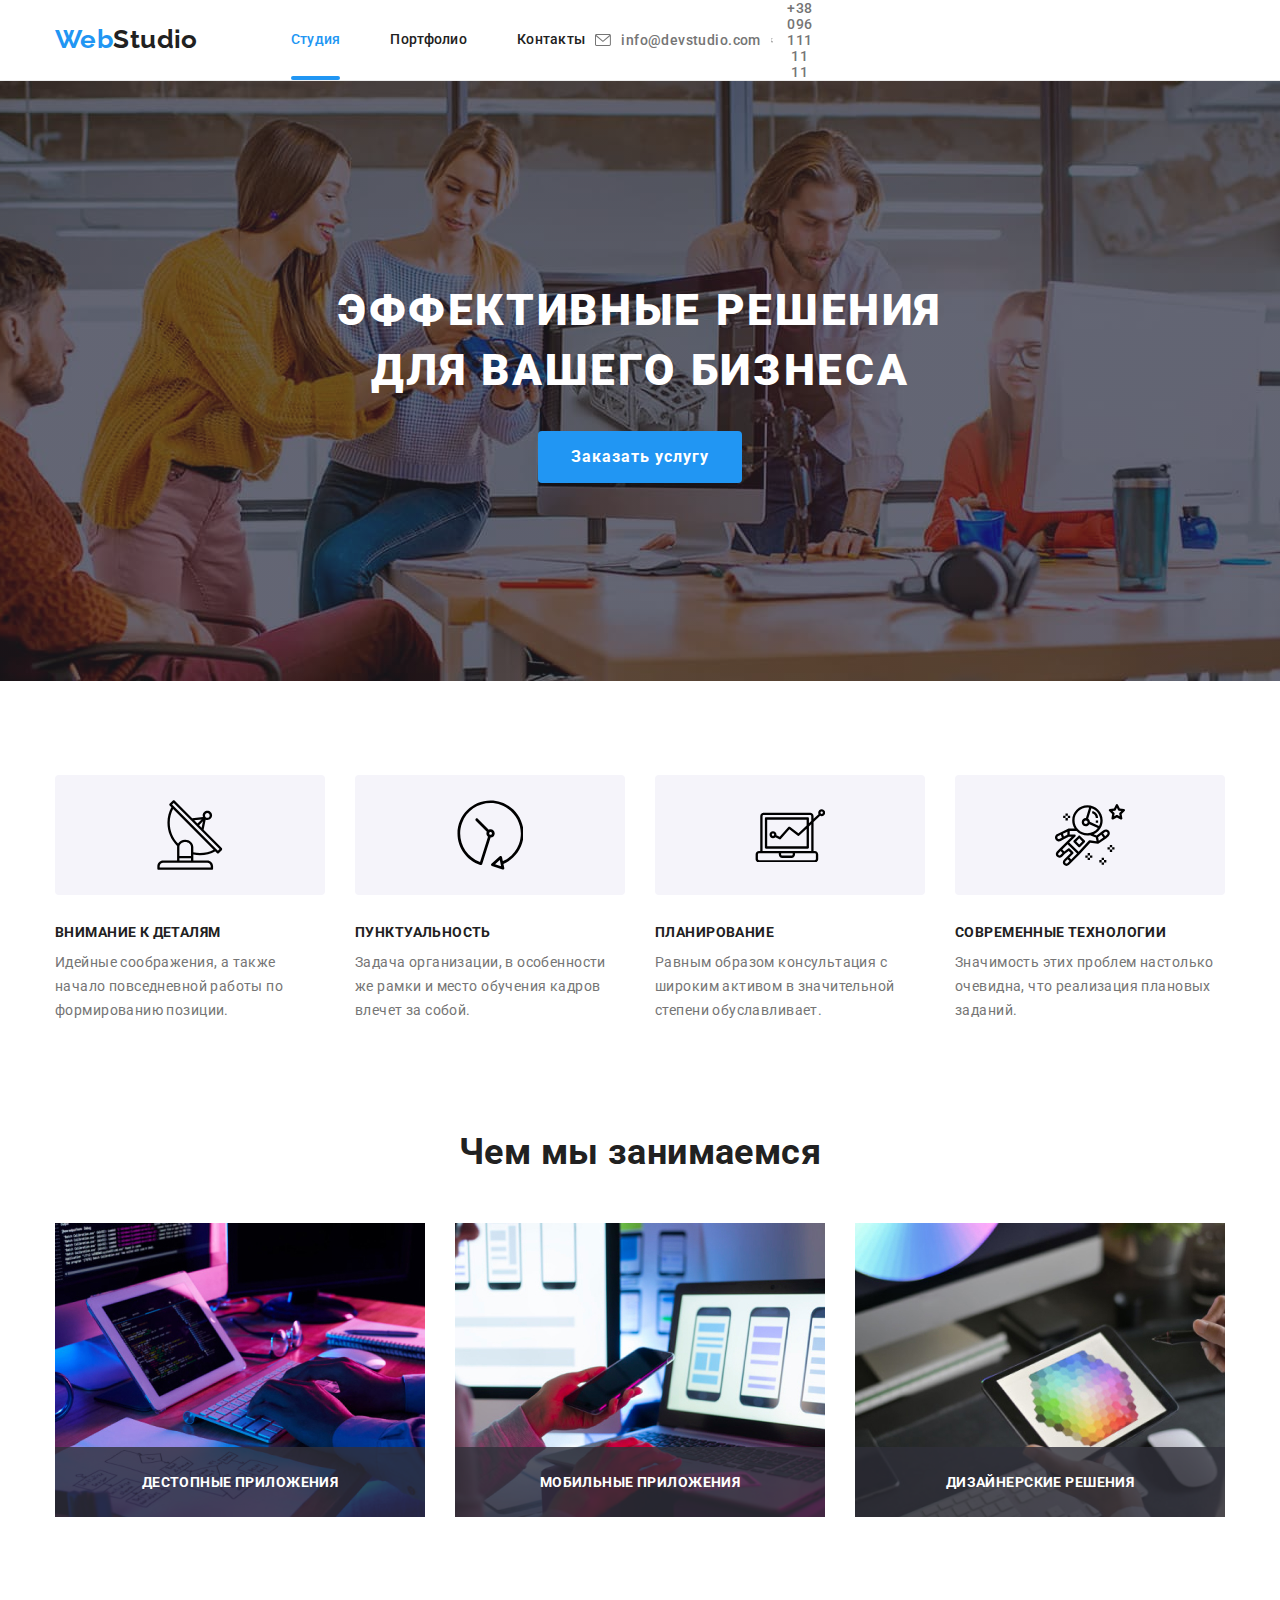
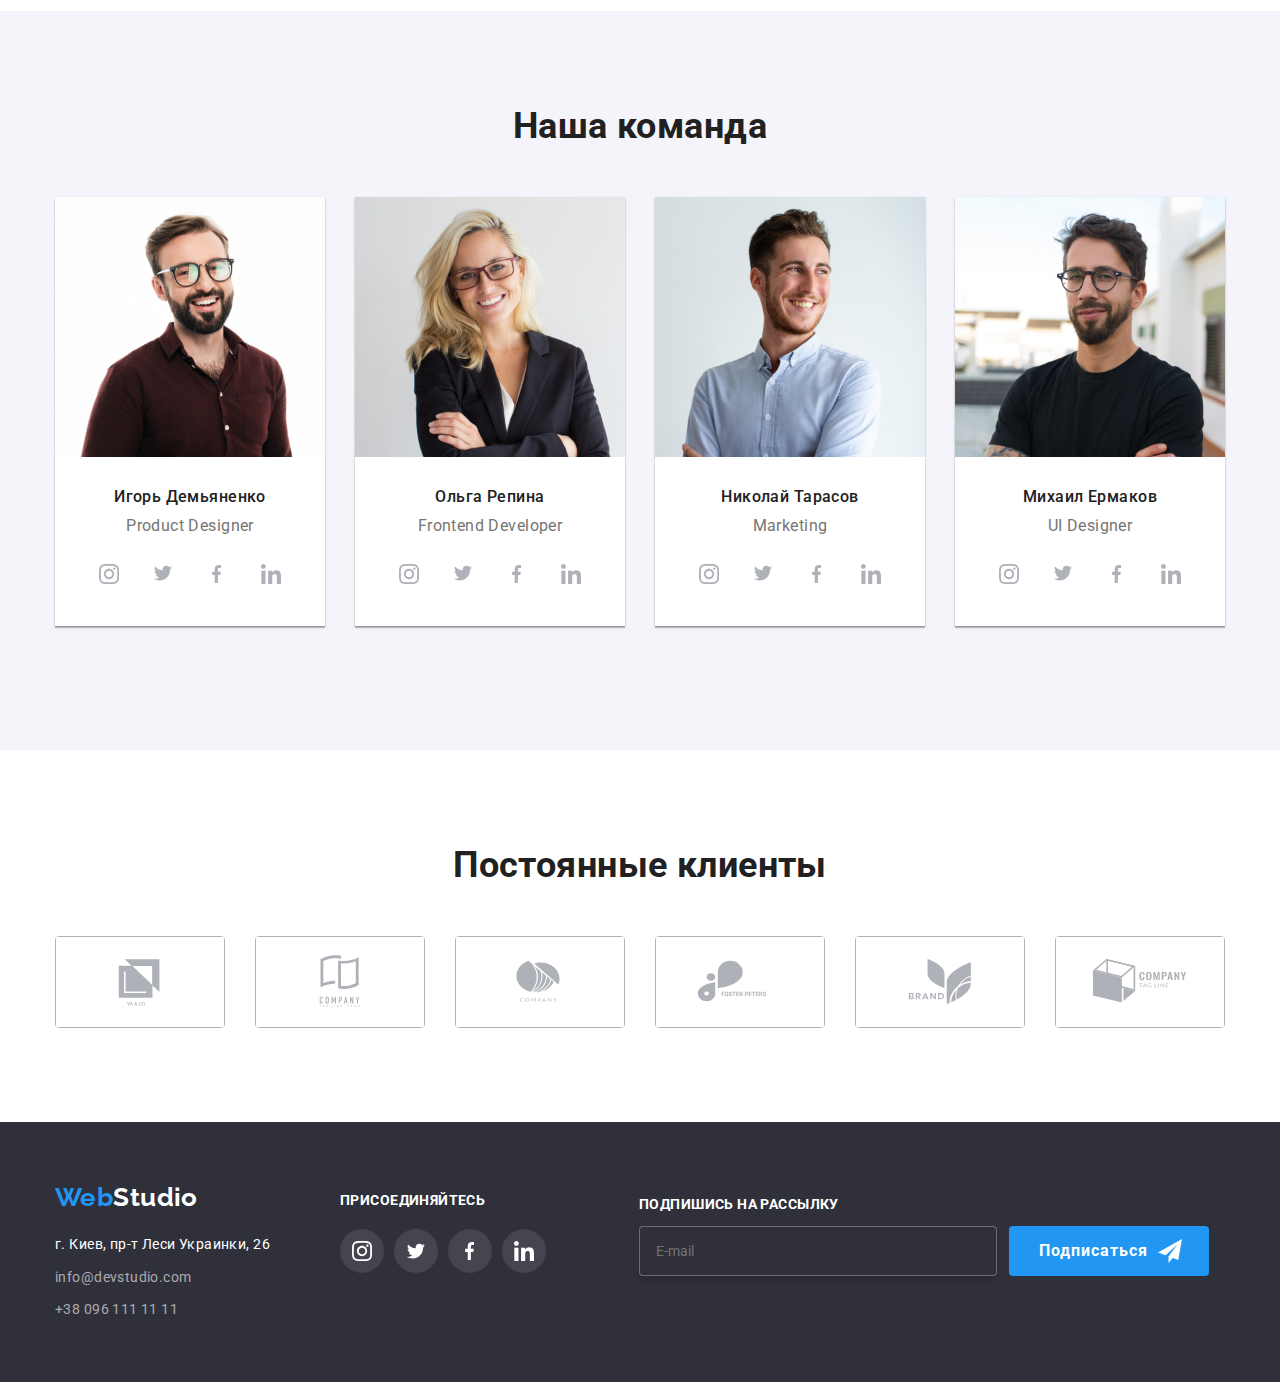
==== commit 80c4a7ef: "distance" ====
--- a/index.html
+++ b/index.html
@@ -33,7 +33,6 @@
             </svg>
             info@devstudio.com </a>
         </li>
-     
             
         <li class="nav__item">
             <a href="tel+380961111111" class="links soc__link">
--- a/css/main.min.css
+++ b/css/main.min.css
@@ -1 +1 @@
-html{-webkit-box-sizing:border-box;box-sizing:border-box}*,*::before,*::after{-webkit-box-sizing:inherit;box-sizing:inherit}:root{--primary-text-color: #757575;--title-text-color: #212121;--text-color-secondary: #FFFFFF;--accent-color: #2196F3}body{color:var(--primary-text-color);background-color:#fff;font-family:Roboto,sans-serif;letter-spacing:.03em;font-size:14px}@media screen and (max-width: 320px){body{overflow:hidden}}textarea{resize:none}ul{list-style:none;margin:0px;padding:0px}img{display:block;height:auto;max-width:100%}.container{margin-left:auto;margin-right:auto;max-width:100%;padding-left:15px;padding-right:15px}@media screen and (min-width: 480px){.container{width:480px}}@media screen and (min-width: 768px){.container{width:768px}}@media screen and (min-width: 1200px){.container{width:1200px}}.header{background-color:#fff;border-top:80px;border-bottom:1px solid #ececec;position:relative}.nav{display:-webkit-box;display:-ms-flexbox;display:flex;-webkit-box-align:center;-ms-flex-align:center;align-items:center}.nav .link :current{color:var(--accent-color)}.nav__list{display:none}@media screen and (min-width: 768px){.nav__list{display:-webkit-box;display:-ms-flexbox;display:flex;margin-left:88px;margin-right:84px}}@media screen and (min-width: 1200px){.nav__list{display:-webkit-box;display:-ms-flexbox;display:flex;margin-left:93px;margin-right:0px}}.nav__list .nav__link:hover,.nav__list .nav__link:focus{color:var(--accent-color)}.nav__list .nav__link{color:var(--title-text-color);font-weight:500;line-height:1.14;letter-spacing:.02em;padding-top:32px;padding-bottom:32px;text-decoration:none;-webkit-transition-property:color;transition-property:color;-webkit-transition-duration:250ms;transition-duration:250ms;-webkit-transition-timing-function:cubic-bezier(0.4, 0, 0.2, 1);transition-timing-function:cubic-bezier(0.4, 0, 0.2, 1);position:relative}.nav__list .nav__item:not(:last-child){margin-right:50px}.nav__item{display:-webkit-box;display:-ms-flexbox;display:flex}.nav__link.current{color:var(--accent-color)}.nav__link.current::after{display:none}@media screen and (min-width: 768px){.nav__link.current::after{content:" ";display:block;width:100%;height:4px;background-color:var(--accent-color);border-radius:2px;position:absolute;left:0;bottom:0;opacity:1;-webkit-transition:250ms cubic-bezier(0.4, 0, 0.2, 1);transition:250ms cubic-bezier(0.4, 0, 0.2, 1)}}.nav__link::after{content:"";display:block;width:100%;height:4px;background-color:var(--accent-color);border-radius:2px;position:absolute;left:0;bottom:0;opacity:0;-webkit-transition:250ms cubic-bezier(0.4, 0, 0.2, 1);transition:250ms cubic-bezier(0.4, 0, 0.2, 1)}@media screen and (min-width: 480px){.nav__link::after{display:none}}.nav__link:hover::after{opacity:1}.menu-toggle{display:block;margin-left:auto;padding:0px;border:none;background-color:rgba(0,0,0,0)}@media screen and (min-width: 768px){.menu-toggle{display:none}}.icon-menu:hover,.icon-menu:focus{fill:var(--accent-color)}.menu-button .icon-cross{display:none}@media screen and (max-width: 767px){.menu-container{padding-top:8px;padding-right:15px;padding-bottom:40px;padding-left:48px;background-color:#fff;text-align:left;font-size:40px;display:none;position:fixed;top:0%;left:0%;width:100%;height:100vh;z-index:1}.menu-container.is-open{display:block}.menu-container .container{display:-webkit-box;display:-ms-flexbox;display:flex;-webkit-box-orient:vertical;-webkit-box-direction:normal;-ms-flex-direction:column;flex-direction:column;-webkit-box-pack:justify;-ms-flex-pack:justify;justify-content:space-between;height:100%;padding-left:0px}}@media screen and (min-width: 768px){.menu-container{display:-webkit-box;display:-ms-flexbox;display:flex}}@media screen and (min-width: 768px){.menu__nav__list{display:none}}@media screen and (min-width: 768px){.menu__soc{display:none}}.menu__nav__item{margin-bottom:32px}.menu__nav__link{font-size:40px;font-weight:500;color:#212121;text-decoration:none}.menu__nav__link:focus,.menu__nav__link:hover{color:var(--accent-color)}.menu-soc{display:block;-webkit-box-pack:left;-ms-flex-pack:left;justify-content:left;text-align:left;margin-bottom:54px}.menu__soc__link--tel{color:var(--accent-color);text-align:left;-webkit-box-pack:left;-ms-flex-pack:left;justify-content:left;text-decoration:none;font-size:34px;font-weight:500}.menu__soc__link{color:var(--primary-text-color);font-size:24px;font-weight:500;text-decoration:none;margin-top:32px}.menu__soc--list{display:-webkit-box;display:-ms-flexbox;display:flex;margin-right:20px;margin-top:54px}@media screen and (min-width: 768px){.menu__soc--list{display:none}}.menu__soc--list-item{margin-right:20px;position:relative}.menu__soc--list-link{font-size:18px;font-weight:500;color:var(--accent-color);text-decoration:none}.menu__soc--list-item::after{content:" ";width:1px;height:22px;background-color:rgba(33,33,33,.2);position:absolute;right:-10px;bottom:5px}.menu__soc--list-item::after:hover,.menu__soc--list-item::after:focus{background-color:var(--accent-color)}.soc{display:none}@media screen and (min-width: 768px){.soc{display:block;margin-left:auto}.soc .links:hover,.soc .links:focus{color:var(--accent-color)}}@media screen and (min-width: 1200px){.soc{display:-webkit-box;display:-ms-flexbox;display:flex;text-align:center;-webkit-box-pack:center;-ms-flex-pack:center;justify-content:center}}.soc .items+.items{margin-left:50px}.soc .links{color:var(--primary-text-color);font-weight:500;text-decoration:none;margin-top:0px;margin-bottom:0px;-webkit-transition-property:color;transition-property:color;-webkit-transition-duration:250ms;transition-duration:250ms;-webkit-transition-timing-function:cubic-bezier(0.4, 0, 0.2, 1);transition-timing-function:cubic-bezier(0.4, 0, 0.2, 1)}.links{display:-webkit-inline-box;display:-ms-inline-flexbox;display:inline-flex;-webkit-box-align:center;-ms-flex-align:center;align-items:center;margin-bottom:10px}.links::before{content:" ";margin-right:10px}@media screen and (max-width: 768px){.links::before{margin-right:0px}}.soc__link{display:-webkit-box;display:-ms-flexbox;display:flex;-webkit-box-align:center;-ms-flex-align:center;align-items:center;-webkit-box-pack:center;-ms-flex-pack:center;justify-content:center;font-size:12px;margin-bottom:10px}@media screen and (min-width: 1200px){.soc__link{font-size:14px}}@media screen and (min-width: 768px){.mail{margin-bottom:10px}}.soc__icon{fill:currentColor;margin-right:10px}.soc__icon:hover,.soc__icon:focus{fill:var(--accent-color)}@media screen and (max-width: 767px){.soc__icon{display:none;margin-right:0px}}.header__logo{color:var(--accent-color);font-family:Raleway,sans-serif;font-size:24px;line-height:1.19;font-weight:700;text-decoration:none;margin-top:16px;margin-bottom:16px}@media screen and (min-width: 1200px){.header__logo{font-size:26px;margin-top:24px;margin-bottom:25px}}.header__logo--black{color:var(--title-text-color)}.header__logo:hover{color:var(--accent-color)}.header__logo--white{color:var(--text-color-secondary)}.hero{background-color:#2f303a;text-align:center}.overlay{max-width:1630px;max-height:400px;margin-left:auto;margin-right:auto;background-image:-webkit-gradient(linear, left top, right top, from(rgba(47, 48, 58, 0.4)), to(rgba(47, 48, 58, 0.4))),url("../img/mobile.jpg");background-image:linear-gradient(to right, rgba(47, 48, 58, 0.4), rgba(47, 48, 58, 0.4)),url("../img/mobile.jpg");background-repeat:no-repeat;background-size:cover;background-position:center;padding-top:118px;padding-bottom:118px}@media(min-device-pixel-ratio: 2),(-webkit-min-device-pixel-ratio: 2),(min-resolution: 192dpi),(min-resolution: 2dppx){.overlay{background-image:-webkit-gradient(linear, left top, right top, from(rgba(47, 48, 58, 0.4)), to(rgba(47, 48, 58, 0.4))),url("../img/mob-2x.jpg");background-image:linear-gradient(to right, rgba(47, 48, 58, 0.4), rgba(47, 48, 58, 0.4)),url("../img/mob-2x.jpg")}}@media screen and (min-width: 768px){.overlay{background-image:-webkit-gradient(linear, left top, right top, from(rgba(47, 48, 58, 0.4)), to(rgba(47, 48, 58, 0.4))),url("../img/tablet.jpg");background-image:linear-gradient(to right, rgba(47, 48, 58, 0.4), rgba(47, 48, 58, 0.4)),url("../img/tablet.jpg");background-repeat:no-repeat;background-size:cover;background-position:center}}@media screen and (min-width: 768px)and (min-device-pixel-ratio: 2),screen and (min-width: 768px)and (-webkit-min-device-pixel-ratio: 2),screen and (min-width: 768px)and (min-resolution: 192dpi),screen and (min-width: 768px)and (min-resolution: 2dppx){.overlay{background-image:-webkit-gradient(linear, left top, right top, from(rgba(47, 48, 58, 0.4)), to(rgba(47, 48, 58, 0.4))),url("../img/lap-2x.jpg");background-image:linear-gradient(to right, rgba(47, 48, 58, 0.4), rgba(47, 48, 58, 0.4)),url("../img/lap-2x.jpg")}}@media screen and (min-width: 1200px){.overlay{max-height:600px;padding-top:200px;padding-bottom:200px;background-image:-webkit-gradient(linear, left top, right top, from(rgba(47, 48, 58, 0.4)), to(rgba(47, 48, 58, 0.4))),url("../img/Img16.jpg");background-image:linear-gradient(to right, rgba(47, 48, 58, 0.4), rgba(47, 48, 58, 0.4)),url("../img/Img16.jpg");background-repeat:no-repeat;background-size:cover;background-position:center}}@media screen and (min-width: 1200px)and (min-device-pixel-ratio: 2),screen and (min-width: 1200px)and (-webkit-min-device-pixel-ratio: 2),screen and (min-width: 1200px)and (min-resolution: 192dpi),screen and (min-width: 1200px)and (min-resolution: 2dppx){.overlay{background-image:-webkit-gradient(linear, left top, right top, from(rgba(47, 48, 58, 0.4)), to(rgba(47, 48, 58, 0.4))),url("../img/des-2x.jpg");background-image:linear-gradient(to right, rgba(47, 48, 58, 0.4), rgba(47, 48, 58, 0.4)),url("../img/des-2x.jpg")}}.hero__title{color:var(--text-color-secondary);font-size:#000;line-height:1.36;font-weight:900;text-align:Center;Letter-spacing:.06em;margin-top:0px;margin-bottom:30px;font-size:26px}@media screen and (min-width: 1200px){.hero__title{font-size:44px}}.button{color:var(--text-color-secondary);background-color:#2196f3;font-weight:700;font-size:16px;line-height:1.88;letter-spacing:.06em;text-decoration:none;border-radius:4px;padding:10px 32px;min-width:200px;display:inline-block;text-align:center;border:1px solid rgba(0,0,0,0);margin:0px;cursor:pointer}.backdrop{position:fixed;top:0;left:0;width:100%;height:100%;background-color:rgba(0,0,0,.2);opacity:1;-webkit-transition:opacity 250ms cubic-bezier(0.4, 0, 0.2, 1);transition:opacity 250ms cubic-bezier(0.4, 0, 0.2, 1);padding:93px 15px;overflow-y:scroll;z-index:1}.backdrop .is-hidden{opacity:0;visibility:hidden;pointer-events:none}.is-hidden{opacity:0;visibility:hidden;pointer-events:none}.backdrop.is-hidden .modal{-webkit-transform:translate(-50%, -50%) scale(1.1);transform:translate(-50%, -50%) scale(1.1)}.modal{position:absolute;top:50%;left:50%;-webkit-transform:translate(-50%, -50%) scale(1);transform:translate(-50%, -50%) scale(1);min-height:609px;min-width:450px;padding:40px;text-align:left;background-color:#fff;-webkit-transition:-webkit-transform 250ms cubic-bezier(0.4, 0, 0.2, 1);transition:-webkit-transform 250ms cubic-bezier(0.4, 0, 0.2, 1);transition:transform 250ms cubic-bezier(0.4, 0, 0.2, 1);transition:transform 250ms cubic-bezier(0.4, 0, 0.2, 1), -webkit-transform 250ms cubic-bezier(0.4, 0, 0.2, 1);border-radius:4px}@media screen and (min-width: 1200px){.modal{min-width:528px;min-height:581px}}.modal__text{font-weight:700;font-size:20px;line-height:1.15;color:#212121;margin-bottom:12px;margin-top:0px;display:-webkit-box;display:-ms-flexbox;display:flex;-webkit-box-pack:center;-ms-flex-pack:center;justify-content:center;text-align:center}.modal-form__input{width:100%;height:40px;border:1px solid rgba(33,33,33,.2);border-radius:4px;padding-left:42px}.modal-form__input:focus{border:1px solid #2196f3;outline:none}.modal-form__input:focus+.modal-label__icon{fill:var(--accent-color)}.modal-form__label{font-size:12px;color:#757575;text-align:left;display:block;margin-bottom:4px}.modal-form__check-text{display:-webkit-box;display:-ms-flexbox;display:flex;-ms-flex-wrap:wrap;flex-wrap:wrap;font-size:12px}.modal-form__check-text::before{content:" ";width:16px;height:15px;border:2px solid #212121;border-radius:4px;margin-right:8.38px}@media screen and (min-width: 1200px){.modal-form__check-text::before{margin-left:13px}}.modal-form__check{appearance:none;-webkit-appearance:none;-moz-appearance:none;position:absolute}.modal-form__check.modal-form__check:checked+.modal-form__check-text::before{background-color:var(--accent-color);background-image:url(../img/check.svg);background-repeat:no-repeat;background-position:center;border:none}.modal-form__text{width:100%;height:120px;border:1px solid rgba(33,33,33,.2);border-radius:4px;padding-top:12px;padding-bottom:12px;padding-left:16px;padding-right:16px;margin-bottom:20px}.modal-form__text:focus{border:1px solid #2196f3;outline:none}.input-wrap{position:relative;display:block;margin-bottom:10px}.modal-label__icon{position:absolute;top:50%;left:9px;width:12px;height:12px;display:inline-block;-webkit-transform:translateY(-50%);transform:translateY(-50%);color:#212121}.modal-label__icon:hover,.modal-label__icon:focus{color:var(--accent-color)}.modal-form__check-conditions{color:var(--accent-color);cursor:pointer;text-decoration:underline;margin-left:2px}.modal__button{width:30px;height:30px;border:1px solid rgba(0,0,0,.1);border-radius:50%;background-color:#fff;position:absolute;top:8px;right:8px}.modal__icon{-webkit-box-pack:center;-ms-flex-pack:center;justify-content:center;fill:solid #000}.modal__icon:hover,.modal__icon:focus{fill:var(--accent-color)}.modal-form__button{display:-webkit-box;display:-ms-flexbox;display:flex;-webkit-box-pack:center;-ms-flex-pack:center;justify-content:center;text-align:center}.modal-form__submit-button{color:var(--text-color-secondary);background-color:#2196f3;font-weight:700;font-size:16px;line-height:1.88;letter-spacing:.06em;text-decoration:none;border-radius:4px;padding:10px 55px;min-width:200px;min-height:50px;display:inline-block;text-align:center;-webkit-box-pack:center;-ms-flex-pack:center;justify-content:center;border:1px solid rgba(0,0,0,0);margin-top:30px;cursor:pointer}.content{padding-top:60px;padding-bottom:60px;text-align:center}@media screen and (min-width: 768px){.content{min-width:768px}}@media screen and (min-width: 1200px){.content{min-width:1200px;padding-top:94px;padding-bottom:94px}}.content__title{color:var(--title-text-color);font-weight:700;font-size:28px;line-height:1.17;text-align:center;margin-top:0;margin-bottom:50px}@media screen and (min-width: 1200px){.content__title{margin-bottom:50px;font-size:36px}}.content.no-padding{padding-top:0px;padding-bottom:0px}.content.half-padding{padding-top:0px;padding-bottom:94px}.feature-list__title{color:var(--title-text-color);font-weight:700;font-size:14px;line-height:1.14;margin-top:0px;margin-bottom:10px;width:calc(100% - 30px);-webkit-box-pack:center;-ms-flex-pack:center;justify-content:center;text-align:center}@media screen and (min-width: 768px){.feature-list__title{width:354px;-webkit-box-pack:left;-ms-flex-pack:left;justify-content:left;text-align:left}}@media screen and (min-width: 1200px){.feature-list__title{width:270px}}.feature-list{display:-webkit-box;display:-ms-flexbox;display:flex;-ms-flex-wrap:wrap;flex-wrap:wrap;gap:30px}.feature{display:none}.feature-list__item{margin-right:0px}.feature-list__item:last-child{margin-right:0px}.feature-list__link{height:120px;background-color:#f5f4fa;display:-webkit-box;display:-ms-flexbox;display:flex;-ms-flex-wrap:wrap;flex-wrap:wrap;gap:30px;-webkit-box-align:center;-ms-flex-align:center;align-items:center;-webkit-box-pack:center;-ms-flex-pack:center;justify-content:center;margin-bottom:30px;margin-left:0px;margin-right:0px;border-radius:4px;max-width:450px}@media screen and (min-width: 768px){.feature-list__link{width:354px;margin-left:0px;margin-right:0px}}@media screen and (min-width: 1200px){.feature-list__link{width:270px;margin-left:0px;margin-right:0px}}.feature-list__icon:hover,.feature-list__icon:focus{fill:#2196f3}.feature-list__about{margin-top:0px;margin-left:15px;margin-right:15px;padding:0px;line-height:1.71;max-width:450px;-webkit-box-pack:left;-ms-flex-pack:left;justify-content:left;text-align:left}@media screen and (min-width: 768px){.feature-list__about{width:354px;margin-left:0px;margin-right:0px}}@media screen and (min-width: 1200px){.feature-list__about{width:270px;margin-left:0px;margin-right:0px}}.gallery{display:none}@media screen and (min-width: 1200px){.gallery{display:-webkit-box;display:-ms-flexbox;display:flex}}.gallery__list{display:-webkit-box;display:-ms-flexbox;display:flex;text-align:center;-webkit-box-pack:center;-ms-flex-pack:center;justify-content:center;margin:0px;padding:0px;-ms-flex-wrap:wrap;flex-wrap:wrap}.gallery__list>.gallery__item{padding:0px}.gallery__list .gallery__item+.gallery__item{margin-left:30px}.gallery__thumb{position:relative;overflow:hidden}.gallery__overlay{font-size:14px;font-weight:700;line-height:1.17;color:#fff;background-color:rgba(47,48,58,.8);letter-spacing:.03em;width:370px;height:70px;padding-bottom:27px;padding-top:27px;padding-left:auto;padding-right:auto;margin:0px;text-align:center;-webkit-box-pack:center;-ms-flex-pack:center;justify-content:center;display:-webkit-box;display:-ms-flexbox;display:flex;position:absolute;bottom:0;-webkit-transition:-webkit-transform 250ms cubic-bezier(0.4, 0, 0.2, 1);transition:-webkit-transform 250ms cubic-bezier(0.4, 0, 0.2, 1);transition:transform 250ms cubic-bezier(0.4, 0, 0.2, 1);transition:transform 250ms cubic-bezier(0.4, 0, 0.2, 1), -webkit-transform 250ms cubic-bezier(0.4, 0, 0.2, 1)}.socials{display:-webkit-box;display:-ms-flexbox;display:flex;padding-top:0px;padding-bottom:30px;-webkit-box-pack:center;-ms-flex-pack:center;justify-content:center}.socials__item{width:44px;height:44px;margin-right:10px}.socials__item:last-child{margin-right:0px}.socials__link{width:100%;height:100%;background-color:#fff;border-radius:50%;display:-webkit-box;display:-ms-flexbox;display:flex;-webkit-box-align:center;-ms-flex-align:center;align-items:center;-webkit-box-pack:center;-ms-flex-pack:center;justify-content:center;-webkit-transition-property:background-color;transition-property:background-color;-webkit-transition-duration:250ms;transition-duration:250ms;-webkit-transition-timing-function:cubic-bezier(0.4, 0, 0.2, 1);transition-timing-function:cubic-bezier(0.4, 0, 0.2, 1)}.socials__link:hover,.socials__link:focus{background-color:#2196f3}.socials__link:hover .socials__icon,.socials__link:focus .socials__icon{fill:#fff}.socials__link--dark{width:100%;height:100%;background-color:rgba(255,255,255,.1);border-radius:50%;display:-webkit-box;display:-ms-flexbox;display:flex;-webkit-box-align:center;-ms-flex-align:center;align-items:center;-webkit-box-pack:center;-ms-flex-pack:center;justify-content:center;-webkit-transition-property:background-color;transition-property:background-color;-webkit-transition-duration:250ms;transition-duration:250ms;-webkit-transition-timing-function:cubic-bezier(0.4, 0, 0.2, 1);transition-timing-function:cubic-bezier(0.4, 0, 0.2, 1)}.socials__link--dark:hover,.socials__link--dark:focus{background-color:#2196f3}.socials__icon{fill:#afb1b8;-webkit-transition-property:fill;transition-property:fill;-webkit-transition-duration:250ms;transition-duration:250ms;-webkit-transition-timing-function:cubic-bezier(0.4, 0, 0.2, 1);transition-timing-function:cubic-bezier(0.4, 0, 0.2, 1)}.socials__icon--white{fill:#fff}.socials__list{display:-webkit-box;display:-ms-flexbox;display:flex;padding-top:0px;padding-bottom:30px;-webkit-box-pack:center;-ms-flex-pack:center;justify-content:center}.socials__title{font-size:14px;font-weight:700;line-height:1.14;color:var(--text-color-secondary);padding-bottom:0px;margin-bottom:20px}.flex-container{display:-webkit-box;display:-ms-flexbox;display:flex;-ms-flex-wrap:wrap;flex-wrap:wrap;margin-left:0px;gap:30px;padding:0px}.flex-elements{width:100%;border:1px solid #eee;border-top:none;-webkit-transition-property:-webkit-box-shadow;transition-property:-webkit-box-shadow;transition-property:box-shadow;transition-property:box-shadow, -webkit-box-shadow;-webkit-transition-duration:250ms;transition-duration:250ms;-webkit-transition-timing-function:cubic-bezier(0.4, 0, 0.2, 1);transition-timing-function:cubic-bezier(0.4, 0, 0.2, 1)}.flex-elements:hover,.flex-elements:focus{-webkit-box-shadow:1px 4px 6px rgba(0,0,0,.16),0px 4px 4px rgba(0,0,0,.06),0px 1px 1px rgba(0,0,0,.12);box-shadow:1px 4px 6px rgba(0,0,0,.16),0px 4px 4px rgba(0,0,0,.06),0px 1px 1px rgba(0,0,0,.12)}.flex-elements:nth-child(3n):nth-last-child(-n+3){margin-bottom:0px}.flex-element{max-width:100%}@media screen and (min-width: 768px){.flex-element{width:354px}}@media screen and (min-width: 1200px){.flex-element{width:270px}}.flex-element:nth-child(2n){margin-right:0px}.flex-element:nth-last-child(-n+4){margin-bottom:0px}.btn__nav{display:-webkit-box;display:-ms-flexbox;display:flex;-ms-flex-wrap:wrap;flex-wrap:wrap;width:100%;text-align:left;-webkit-box-pack:left;-ms-flex-pack:left;justify-content:left;margin-top:10px;margin-bottom:46px;grid-gap:8px;grid-row-gap:15px}@media screen and (min-width: 768px){.btn__nav{text-align:center;-webkit-box-pack:center;-ms-flex-pack:center;justify-content:center}}@media screen and (min-width: 1200px){.btn__nav{-webkit-box-pack:center;-ms-flex-pack:center;justify-content:center;margin-top:0px;margin-bottom:50px;padding:0px}}.btn__nav .btn__item+.btn__item{margin-left:8px}.btn__nav .btn__style:hover,.btn__nav .btn__style:focus{color:var(--text-color-secondary);background-color:var(--accent-color);-webkit-box-shadow:0px 3px 1px rgba(0,0,0,.1),0px 1px 2px rgba(0,0,0,.08),0px 2px 2px rgba(0,0,0,.12);box-shadow:0px 3px 1px rgba(0,0,0,.1),0px 1px 2px rgba(0,0,0,.08),0px 2px 2px rgba(0,0,0,.12)}.btn__style{font-family:roboto;font-size:16px;line-height:1.63;font-weight:500;background-color:#f5f4fa;border-radius:4px;padding:6px 22px;min-width:73px;display:inline-block;text-align:center;border:1px solid rgba(0,0,0,0);-webkit-transition-property:all;transition-property:all;-webkit-transition-duration:250ms;transition-duration:250ms;-webkit-transition-timing-function:cubic-bezier(0.4, 0, 0.2, 1);transition-timing-function:cubic-bezier(0.4, 0, 0.2, 1)}.btn__style:hover,.btn__style:focus{color:var(--text-color-secondary);background-color:var(--accent-color);-webkit-box-shadow:0px 3px 1px rgba(0,0,0,.1),0px 1px 2px rgba(0,0,0,.08),0px 2px 2px rgba(0,0,0,.12);box-shadow:0px 3px 1px rgba(0,0,0,.1),0px 1px 2px rgba(0,0,0,.08),0px 2px 2px rgba(0,0,0,.12)}.card-set{background-color:#f5f4fa}.card-set__item{background-color:#fff;-webkit-box-shadow:0px 2px 1px rgba(0,0,0,.2),0px 1px 1px rgba(0,0,0,.14),0px 1px 3px rgba(0,0,0,.12);box-shadow:0px 2px 1px rgba(0,0,0,.2),0px 1px 1px rgba(0,0,0,.14),0px 1px 3px rgba(0,0,0,.12);margin-bottom:30px;width:100%}@media screen and (min-width: 768px){.card-set__item{width:354px}}@media screen and (min-width: 1200px){.card-set__item{width:270px}}.card-set__list{padding-top:30px;padding-bottom:16px;width:100%}@media screen and (min-width: 768px){.card-set__list{width:354px}}@media screen and (min-width: 1200px){.card-set__list{width:270px}}.card-set__item-title{color:var(--title-text-color);font-weight:500;font-size:16px;line-height:1.19;margin-top:0px;margin-bottom:10px;text-align:center}.card-set__top-text{color:var(--primary-text-color);font-size:16px;line-height:1.19;margin:0px;text-align:center}.portfolio{margin:0px;padding:0px;display:none}.portfolio__link{text-decoration:none}.portfolio__thumb{position:relative;overflow:hidden}.portfolio__thumb:hover .portfolio__text{-webkit-transform:translateY(0);transform:translateY(0)}.portfolio__text{font-size:18px;line-height:1.56;color:#fff;background-color:#2196f3;letter-spacing:.03em;max-width:450px;height:100%;padding-bottom:63px;padding-top:63px;padding-left:24px;padding-right:24px;margin:0px;text-align:left;-webkit-box-pack:center;-ms-flex-pack:center;justify-content:center;display:-webkit-box;display:-ms-flexbox;display:flex;position:absolute;top:0;-webkit-transform:translateY(101%);transform:translateY(101%);-webkit-transition:-webkit-transform 250ms cubic-bezier(0.4, 0, 0.2, 1);transition:-webkit-transform 250ms cubic-bezier(0.4, 0, 0.2, 1);transition:transform 250ms cubic-bezier(0.4, 0, 0.2, 1);transition:transform 250ms cubic-bezier(0.4, 0, 0.2, 1), -webkit-transform 250ms cubic-bezier(0.4, 0, 0.2, 1)}@media screen and (min-width: 768px){.portfolio__text{width:354px}}@media screen and (min-width: 1200px){.portfolio__text{width:370px}}.portfolio__item{background-color:#fff;margin-right:0px}@media screen and (min-width: 768px){.portfolio__item{width:354px}}@media screen and (min-width: 1200px){.portfolio__item{width:370px}}.portfolio__group{padding-top:20px;padding-bottom:20px;padding-left:24px;padding-right:24px;margin:0px;width:100%;-webkit-box-pack:left;-ms-flex-pack:left;justify-content:left;text-align:left}@media screen and (min-width: 768px){.portfolio__group{width:354px}}@media screen and (min-width: 1200px){.portfolio__group{width:370px;-webkit-box-pack:center;-ms-flex-pack:center;justify-content:center;text-align:center}}@media screen and (min-width: 768px){.first{padding-bottom:56px}}@media screen and (min-width: 1200px){.first{padding-bottom:20px}}.portfolio-group__title{color:var(--title-text-color);font-weight:700;font-size:18px;line-height:2;letter-spacing:.06em;margin-bottom:4px;margin:0px}.portfolio-group__about{color:#757575;font-size:16px;line-height:1.88;margin:0px;padding:0px}.client{padding-top:60px;padding-bottom:60px}@media screen and (min-width: 1200px){.client{padding-top:94px;padding-bottom:94px}}.client__title{color:var(--title-text-color);font-size:28px;font-weight:700;line-height:1.17;text-align:center;margin-top:0px;margin-bottom:30px}@media screen and (min-width: 1200px){.client__title{margin-bottom:50px;font-size:36px}}.client__list{display:-webkit-box;display:-ms-flexbox;display:flex;-ms-flex-wrap:wrap;flex-wrap:wrap;gap:30px;-webkit-box-pack:center;-ms-flex-pack:center;justify-content:center;-webkit-box-align:center;-ms-flex-align:center;align-items:center}.client__item{height:92px;border:1px Solid #afb1b8;border-radius:4px;width:210px}@media screen and (min-width: 768px){.client__item{width:226px}}@media screen and (min-width: 1200px){.client__item{width:170px}}.client__item:hover,.client__item:focus{border:1px Solid #2196f3}.client__item:last-child{margin-right:0px}.client__link{width:100%;height:100%;background-color:#fff;display:-webkit-box;display:-ms-flexbox;display:flex;-webkit-box-align:center;-ms-flex-align:center;align-items:center;-webkit-box-pack:center;-ms-flex-pack:center;justify-content:center;-webkit-transition-property:background-color;transition-property:background-color;-webkit-transition-duration:250ms;transition-duration:250ms;-webkit-transition-timing-function:cubic-bezier(0.4, 0, 0.2, 1);transition-timing-function:cubic-bezier(0.4, 0, 0.2, 1)}.client__link:hover .client__icon,.client__link:focus .client__icon{fill:#2196f3}.client__icon{fill:#afb1b8;-webkit-transition-property:fill;transition-property:fill;-webkit-transition-duration:250ms;transition-duration:250ms;-webkit-transition-timing-function:cubic-bezier(0.4, 0, 0.2, 1);transition-timing-function:cubic-bezier(0.4, 0, 0.2, 1)}.footer__wrap{display:-webkit-box;display:-ms-flexbox;display:flex;-ms-flex-wrap:wrap;flex-wrap:wrap}@media screen and (max-width: 767px){.footer__wrap{display:none}}.footer__adress{margin-right:165px;margin-left:76px;-webkit-box-pack:center;-ms-flex-pack:center;justify-content:center;text-align:center}@media screen and (min-width: 1200px){.footer__adress{margin-right:70px;margin-left:0px;text-align:left;-webkit-box-pack:left;-ms-flex-pack:left;justify-content:left}}.footer__adress--info{color:rgba(255,255,255,.6);line-height:1.71;text-decoration:none;font-style:normal;margin:0px;-webkit-transition-property:color;transition-property:color;-webkit-transition-duration:250ms;transition-duration:250ms;-webkit-transition-timing-function:cubic-bezier(0.4, 0, 0.2, 1);transition-timing-function:cubic-bezier(0.4, 0, 0.2, 1)}.footer__nav{text-decoration:none;padding:0px;margin:0px}.footer__nav .footer__adress--map:hover,.footer__nav .footer__adress--map:focus{color:var(--accent-color)}.footer__nav .footer__adress--info:hover,.footer__nav .footer__adress--info:focus{color:var(--text-color-secondary);background-color:var(--accent-color)}.footer__wrap .container{display:-webkit-box;display:-ms-flexbox;display:flex}@media screen and (min-width: 768px){.footer__wrap .container{margin-left:76px}}.footer{background-color:#2f303a;padding-top:60px;padding-bottom:60px}.footer__nav--item{margin-top:20px;margin-bottom:9px}.footer__nav--items{margin-top:0px;margin-bottom:9px}.footer__adress--map{color:var(--text-color-secondary);line-height:1.71;text-decoration:none;font-style:normal;margin:0px}.footer-content{display:none}@media screen and (min-width: 768px){.footer-content{-webkit-box-orient:vertical;-webkit-box-direction:normal;-ms-flex-direction:column;flex-direction:column;display:-webkit-box;display:-ms-flexbox;display:flex;-ms-flex-wrap:wrap;flex-wrap:wrap;-webkit-box-pack:center;-ms-flex-pack:center;justify-content:center;text-align:center;margin-top:60px;margin-left:auto;margin-right:auto}}@media screen and (min-width: 1200px){.footer-content{margin-left:93px;margin-top:0px;display:block}}.footer-content__title{color:var(--text-color-secondary);font-weight:700}@media screen and (min-width: 768px){.footer-content__title{text-align:center;-webkit-box-pack:center;-ms-flex-pack:center;justify-content:center}}@media screen and (min-width: 1200px){.footer-content__title{text-align:left;-webkit-box-pack:left;-ms-flex-pack:left;justify-content:left}}.footer-content__block{-webkit-box-pack:center;-ms-flex-pack:center;justify-content:center;-webkit-box-align:center;-ms-flex-align:center;align-items:center;display:-webkit-box;display:-ms-flexbox;display:flex;-webkit-box-orient:vertical;-webkit-box-direction:normal;-ms-flex-direction:column;flex-direction:column}@media screen and (min-width: 1200px){.footer-content__block{display:-webkit-box;display:-ms-flexbox;display:flex;-webkit-box-orient:horizontal;-webkit-box-direction:normal;-ms-flex-direction:row;flex-direction:row;-webkit-box-align:baseline;-ms-flex-align:baseline;align-items:baseline}}.footer-content__input{min-width:450px;height:50px;margin-bottom:30px;background-color:#2f303a;border-radius:4px;padding-left:16px;border:1px solid rgba(255,255,255,.3);-webkit-box-shadow:0px 4px 4px rgba(0,0,0,.15);box-shadow:0px 4px 4px rgba(0,0,0,.15)}.footer-content__input:focus{border-color:#2196f3;color:#ececec}@media screen and (min-width: 1200px){.footer-content__input{min-width:358px}}.footer-content__button{color:var(--text-color-secondary);background-color:#2196f3;font-weight:700;font-size:16px;line-height:1.88;letter-spacing:.06em;border-radius:4px;text-align:left;padding-left:29px;cursor:pointer;margin-left:12px;width:200px;height:50px;position:relative;border:1px solid rgba(0,0,0,0)}.footer-content__icon{width:24px;height:24px;fill:#fff;margin-left:10px;position:absolute;top:50%;-webkit-transform:translateY(-50%);transform:translateY(-50%)}.online{-webkit-box-pack:center;-ms-flex-pack:center;justify-content:center;text-align:center}@media screen and (max-width: 767px){.online{display:none}}@media screen and (min-width: 1200px){.online{-webkit-box-pack:left;-ms-flex-pack:left;justify-content:left;text-align:left}}@media screen and (min-width: 768px){.footer__mobile{display:none}}.footer__mobile__wrap{-webkit-box-pack:center;-ms-flex-pack:center;justify-content:center;text-align:center}.footer__mobile__nav{margin-bottom:60px;margin-top:20px}.footer__mobile__nav--item{margin-bottom:8px}.footer-content__block-mobile{display:block}.footer-content__input-mobile{margin-bottom:20px;min-width:100%;height:50px;background-color:#2f303a;border-radius:4px;padding-left:16px;border:1px solid rgba(255,255,255,.3);-webkit-box-shadow:0px 4px 4px rgba(0,0,0,.15);box-shadow:0px 4px 4px rgba(0,0,0,.15)}.footer-content__input-mobile:focus{border-color:#2196f3;color:#ececec}/*# sourceMappingURL=main.min.css.map */+html{-webkit-box-sizing:border-box;box-sizing:border-box}*,*::before,*::after{-webkit-box-sizing:inherit;box-sizing:inherit}:root{--primary-text-color: #757575;--title-text-color: #212121;--text-color-secondary: #FFFFFF;--accent-color: #2196F3}body{color:var(--primary-text-color);background-color:#fff;font-family:Roboto,sans-serif;letter-spacing:.03em;font-size:14px}@media screen and (max-width: 320px){body{overflow:hidden}}textarea{resize:none}ul{list-style:none;margin:0px;padding:0px}img{display:block;height:auto;max-width:100%}.container{margin-left:auto;margin-right:auto;max-width:100%;padding-left:15px;padding-right:15px}@media screen and (min-width: 480px){.container{width:480px}}@media screen and (min-width: 768px){.container{width:768px}}@media screen and (min-width: 1200px){.container{width:1200px}}.header{background-color:#fff;border-top:80px;border-bottom:1px solid #ececec;position:relative}.nav{display:-webkit-box;display:-ms-flexbox;display:flex;-webkit-box-align:center;-ms-flex-align:center;align-items:center}.nav .link :current{color:var(--accent-color)}.nav__list{display:none}@media screen and (min-width: 768px){.nav__list{display:-webkit-box;display:-ms-flexbox;display:flex;margin-left:88px;margin-right:84px}}@media screen and (min-width: 1200px){.nav__list{display:-webkit-box;display:-ms-flexbox;display:flex;margin-left:93px;margin-right:0px}}.nav__list .nav__link:hover,.nav__list .nav__link:focus{color:var(--accent-color)}.nav__list .nav__link{color:var(--title-text-color);font-weight:500;line-height:1.14;letter-spacing:.02em;padding-top:32px;padding-bottom:32px;text-decoration:none;-webkit-transition-property:color;transition-property:color;-webkit-transition-duration:250ms;transition-duration:250ms;-webkit-transition-timing-function:cubic-bezier(0.4, 0, 0.2, 1);transition-timing-function:cubic-bezier(0.4, 0, 0.2, 1);position:relative}.nav__list .nav__item:not(:last-child){margin-right:50px}.nav__item{display:-webkit-box;display:-ms-flexbox;display:flex}.nav__link.current{color:var(--accent-color)}.nav__link.current::after{display:none}@media screen and (min-width: 768px){.nav__link.current::after{content:" ";display:block;width:100%;height:4px;background-color:var(--accent-color);border-radius:2px;position:absolute;left:0;bottom:0;opacity:1;-webkit-transition:250ms cubic-bezier(0.4, 0, 0.2, 1);transition:250ms cubic-bezier(0.4, 0, 0.2, 1)}}.nav__link::after{content:"";display:block;width:100%;height:4px;background-color:var(--accent-color);border-radius:2px;position:absolute;left:0;bottom:0;opacity:0;-webkit-transition:250ms cubic-bezier(0.4, 0, 0.2, 1);transition:250ms cubic-bezier(0.4, 0, 0.2, 1)}@media screen and (min-width: 480px){.nav__link::after{display:none}}.nav__link:hover::after{opacity:1}.menu-toggle{display:block;margin-left:auto;padding:0px;border:none;background-color:rgba(0,0,0,0)}@media screen and (min-width: 768px){.menu-toggle{display:none}}.icon-menu:hover,.icon-menu:focus{fill:var(--accent-color)}.menu-button .icon-cross{display:none}@media screen and (max-width: 767px){.menu-container{padding-top:8px;padding-right:15px;padding-bottom:40px;padding-left:48px;background-color:#fff;text-align:left;font-size:40px;display:none;position:fixed;top:0%;left:0%;width:100%;height:100vh;z-index:1}.menu-container.is-open{display:block}.menu-container .container{display:-webkit-box;display:-ms-flexbox;display:flex;-webkit-box-orient:vertical;-webkit-box-direction:normal;-ms-flex-direction:column;flex-direction:column;-webkit-box-pack:justify;-ms-flex-pack:justify;justify-content:space-between;height:100%;padding-left:0px}}@media screen and (min-width: 768px){.menu-container{display:-webkit-box;display:-ms-flexbox;display:flex}}@media screen and (min-width: 768px){.menu__nav__list{display:none}}@media screen and (min-width: 768px){.menu__soc{display:none}}.menu__nav__item{margin-bottom:32px}.menu__nav__link{font-size:40px;font-weight:500;color:#212121;text-decoration:none}.menu__nav__link:focus,.menu__nav__link:hover{color:var(--accent-color)}.menu-soc{display:block;-webkit-box-pack:left;-ms-flex-pack:left;justify-content:left;text-align:left;margin-bottom:54px}.menu__soc__link--tel{color:var(--accent-color);text-align:left;-webkit-box-pack:left;-ms-flex-pack:left;justify-content:left;text-decoration:none;font-size:34px;font-weight:500}.menu__soc__link{color:var(--primary-text-color);font-size:24px;font-weight:500;text-decoration:none;margin-top:32px}.menu__soc--list{display:-webkit-box;display:-ms-flexbox;display:flex;margin-right:20px;margin-top:54px}@media screen and (min-width: 768px){.menu__soc--list{display:none}}.menu__soc--list-item{margin-right:20px;position:relative}.menu__soc--list-link{font-size:18px;font-weight:500;color:var(--accent-color);text-decoration:none}.menu__soc--list-item::after{content:" ";width:1px;height:22px;background-color:rgba(33,33,33,.2);position:absolute;right:-10px;bottom:5px}.menu__soc--list-item::after:hover,.menu__soc--list-item::after:focus{background-color:var(--accent-color)}.soc{display:none}@media screen and (min-width: 768px){.soc{display:block;margin-left:auto}.soc .links:hover,.soc .links:focus{color:var(--accent-color)}}@media screen and (min-width: 1200px){.soc{display:-webkit-inline-box;display:-ms-inline-flexbox;display:inline-flex;text-align:center;-webkit-box-pack:center;-ms-flex-pack:center;justify-content:center}}.soc .items+.items{margin-left:50px}.soc .links{color:var(--primary-text-color);font-weight:500;text-decoration:none;margin-top:0px;margin-bottom:0px;-webkit-transition-property:color;transition-property:color;-webkit-transition-duration:250ms;transition-duration:250ms;-webkit-transition-timing-function:cubic-bezier(0.4, 0, 0.2, 1);transition-timing-function:cubic-bezier(0.4, 0, 0.2, 1)}.links{display:-webkit-inline-box;display:-ms-inline-flexbox;display:inline-flex;-webkit-box-align:center;-ms-flex-align:center;align-items:center;margin-bottom:10px}.links::before{content:" ";margin-right:10px}@media screen and (max-width: 768px){.links::before{margin-right:0px}}.soc__link{display:-webkit-box;display:-ms-flexbox;display:flex;-webkit-box-align:center;-ms-flex-align:center;align-items:center;-webkit-box-pack:center;-ms-flex-pack:center;justify-content:center;font-size:12px;margin-bottom:10px}@media screen and (min-width: 1200px){.soc__link{font-size:14px}}@media screen and (min-width: 768px){.mail{margin-bottom:10px}}@media screen and (min-width: 1200px){.mail{margin-bottom:0px}}.soc__icon{fill:currentColor;margin-right:10px}.soc__icon:hover,.soc__icon:focus{fill:var(--accent-color)}@media screen and (max-width: 767px){.soc__icon{display:none;margin-right:0px}}.header__logo{color:var(--accent-color);font-family:Raleway,sans-serif;font-size:24px;line-height:1.19;font-weight:700;text-decoration:none;margin-top:16px;margin-bottom:16px}@media screen and (min-width: 1200px){.header__logo{font-size:26px;margin-top:24px;margin-bottom:25px}}.header__logo--black{color:var(--title-text-color)}.header__logo:hover{color:var(--accent-color)}.header__logo--white{color:var(--text-color-secondary)}.hero{background-color:#2f303a;text-align:center}.overlay{max-width:1630px;max-height:400px;margin-left:auto;margin-right:auto;background-image:-webkit-gradient(linear, left top, right top, from(rgba(47, 48, 58, 0.4)), to(rgba(47, 48, 58, 0.4))),url("../img/mobile.jpg");background-image:linear-gradient(to right, rgba(47, 48, 58, 0.4), rgba(47, 48, 58, 0.4)),url("../img/mobile.jpg");background-repeat:no-repeat;background-size:cover;background-position:center;padding-top:118px;padding-bottom:118px}@media(min-device-pixel-ratio: 2),(-webkit-min-device-pixel-ratio: 2),(min-resolution: 192dpi),(min-resolution: 2dppx){.overlay{background-image:-webkit-gradient(linear, left top, right top, from(rgba(47, 48, 58, 0.4)), to(rgba(47, 48, 58, 0.4))),url("../img/mob-2x.jpg");background-image:linear-gradient(to right, rgba(47, 48, 58, 0.4), rgba(47, 48, 58, 0.4)),url("../img/mob-2x.jpg")}}@media screen and (min-width: 768px){.overlay{background-image:-webkit-gradient(linear, left top, right top, from(rgba(47, 48, 58, 0.4)), to(rgba(47, 48, 58, 0.4))),url("../img/tablet.jpg");background-image:linear-gradient(to right, rgba(47, 48, 58, 0.4), rgba(47, 48, 58, 0.4)),url("../img/tablet.jpg");background-repeat:no-repeat;background-size:cover;background-position:center}}@media screen and (min-width: 768px)and (min-device-pixel-ratio: 2),screen and (min-width: 768px)and (-webkit-min-device-pixel-ratio: 2),screen and (min-width: 768px)and (min-resolution: 192dpi),screen and (min-width: 768px)and (min-resolution: 2dppx){.overlay{background-image:-webkit-gradient(linear, left top, right top, from(rgba(47, 48, 58, 0.4)), to(rgba(47, 48, 58, 0.4))),url("../img/lap-2x.jpg");background-image:linear-gradient(to right, rgba(47, 48, 58, 0.4), rgba(47, 48, 58, 0.4)),url("../img/lap-2x.jpg")}}@media screen and (min-width: 1200px){.overlay{max-height:600px;padding-top:200px;padding-bottom:200px;background-image:-webkit-gradient(linear, left top, right top, from(rgba(47, 48, 58, 0.4)), to(rgba(47, 48, 58, 0.4))),url("../img/Img16.jpg");background-image:linear-gradient(to right, rgba(47, 48, 58, 0.4), rgba(47, 48, 58, 0.4)),url("../img/Img16.jpg");background-repeat:no-repeat;background-size:cover;background-position:center}}@media screen and (min-width: 1200px)and (min-device-pixel-ratio: 2),screen and (min-width: 1200px)and (-webkit-min-device-pixel-ratio: 2),screen and (min-width: 1200px)and (min-resolution: 192dpi),screen and (min-width: 1200px)and (min-resolution: 2dppx){.overlay{background-image:-webkit-gradient(linear, left top, right top, from(rgba(47, 48, 58, 0.4)), to(rgba(47, 48, 58, 0.4))),url("../img/des-2x.jpg");background-image:linear-gradient(to right, rgba(47, 48, 58, 0.4), rgba(47, 48, 58, 0.4)),url("../img/des-2x.jpg")}}.hero__title{color:var(--text-color-secondary);font-size:#000;line-height:1.36;font-weight:900;text-align:Center;Letter-spacing:.06em;margin-top:0px;margin-bottom:30px;font-size:26px}@media screen and (min-width: 1200px){.hero__title{font-size:44px}}.button{color:var(--text-color-secondary);background-color:#2196f3;font-weight:700;font-size:16px;line-height:1.88;letter-spacing:.06em;text-decoration:none;border-radius:4px;padding:10px 32px;min-width:200px;display:inline-block;text-align:center;border:1px solid rgba(0,0,0,0);margin:0px;cursor:pointer}.backdrop{position:fixed;top:0;left:0;width:100%;height:100%;background-color:rgba(0,0,0,.2);opacity:1;-webkit-transition:opacity 250ms cubic-bezier(0.4, 0, 0.2, 1);transition:opacity 250ms cubic-bezier(0.4, 0, 0.2, 1);padding:93px 15px;overflow-y:scroll;z-index:1}.backdrop .is-hidden{opacity:0;visibility:hidden;pointer-events:none}.is-hidden{opacity:0;visibility:hidden;pointer-events:none}.backdrop.is-hidden .modal{-webkit-transform:translate(-50%, -50%) scale(1.1);transform:translate(-50%, -50%) scale(1.1)}.modal{position:absolute;top:50%;left:50%;-webkit-transform:translate(-50%, -50%) scale(1);transform:translate(-50%, -50%) scale(1);min-height:609px;min-width:450px;padding:40px;text-align:left;background-color:#fff;-webkit-transition:-webkit-transform 250ms cubic-bezier(0.4, 0, 0.2, 1);transition:-webkit-transform 250ms cubic-bezier(0.4, 0, 0.2, 1);transition:transform 250ms cubic-bezier(0.4, 0, 0.2, 1);transition:transform 250ms cubic-bezier(0.4, 0, 0.2, 1), -webkit-transform 250ms cubic-bezier(0.4, 0, 0.2, 1);border-radius:4px}@media screen and (min-width: 1200px){.modal{min-width:528px;min-height:581px}}.modal__text{font-weight:700;font-size:20px;line-height:1.15;color:#212121;margin-bottom:12px;margin-top:0px;display:-webkit-box;display:-ms-flexbox;display:flex;-webkit-box-pack:center;-ms-flex-pack:center;justify-content:center;text-align:center}.modal-form__input{width:100%;height:40px;border:1px solid rgba(33,33,33,.2);border-radius:4px;padding-left:42px}.modal-form__input:focus{border:1px solid #2196f3;outline:none}.modal-form__input:focus+.modal-label__icon{fill:var(--accent-color)}.modal-form__label{font-size:12px;color:#757575;text-align:left;display:block;margin-bottom:4px}.modal-form__check-text{display:-webkit-box;display:-ms-flexbox;display:flex;-ms-flex-wrap:wrap;flex-wrap:wrap;font-size:12px}.modal-form__check-text::before{content:" ";width:16px;height:15px;border:2px solid #212121;border-radius:4px;margin-right:8.38px}@media screen and (min-width: 1200px){.modal-form__check-text::before{margin-left:13px}}.modal-form__check{appearance:none;-webkit-appearance:none;-moz-appearance:none;position:absolute}.modal-form__check.modal-form__check:checked+.modal-form__check-text::before{background-color:var(--accent-color);background-image:url(../img/check.svg);background-repeat:no-repeat;background-position:center;border:none}.modal-form__text{width:100%;height:120px;border:1px solid rgba(33,33,33,.2);border-radius:4px;padding-top:12px;padding-bottom:12px;padding-left:16px;padding-right:16px;margin-bottom:20px}.modal-form__text:focus{border:1px solid #2196f3;outline:none}.input-wrap{position:relative;display:block;margin-bottom:10px}.modal-label__icon{position:absolute;top:50%;left:9px;width:12px;height:12px;display:inline-block;-webkit-transform:translateY(-50%);transform:translateY(-50%);color:#212121}.modal-label__icon:hover,.modal-label__icon:focus{color:var(--accent-color)}.modal-form__check-conditions{color:var(--accent-color);cursor:pointer;text-decoration:underline;margin-left:2px}.modal__button{width:30px;height:30px;border:1px solid rgba(0,0,0,.1);border-radius:50%;background-color:#fff;position:absolute;top:8px;right:8px}.modal__icon{-webkit-box-pack:center;-ms-flex-pack:center;justify-content:center;fill:solid #000}.modal__icon:hover,.modal__icon:focus{fill:var(--accent-color)}.modal-form__button{display:-webkit-box;display:-ms-flexbox;display:flex;-webkit-box-pack:center;-ms-flex-pack:center;justify-content:center;text-align:center}.modal-form__submit-button{color:var(--text-color-secondary);background-color:#2196f3;font-weight:700;font-size:16px;line-height:1.88;letter-spacing:.06em;text-decoration:none;border-radius:4px;padding:10px 55px;min-width:200px;min-height:50px;display:inline-block;text-align:center;-webkit-box-pack:center;-ms-flex-pack:center;justify-content:center;border:1px solid rgba(0,0,0,0);margin-top:30px;cursor:pointer}.content{padding-top:60px;padding-bottom:60px;text-align:center}@media screen and (min-width: 768px){.content{min-width:768px}}@media screen and (min-width: 1200px){.content{min-width:1200px;padding-top:94px;padding-bottom:94px}}.content__title{color:var(--title-text-color);font-weight:700;font-size:28px;line-height:1.17;text-align:center;margin-top:0;margin-bottom:50px}@media screen and (min-width: 1200px){.content__title{margin-bottom:50px;font-size:36px}}.content.no-padding{padding-top:0px;padding-bottom:0px}.content.half-padding{padding-top:0px;padding-bottom:94px}.feature-list__title{color:var(--title-text-color);font-weight:700;font-size:14px;line-height:1.14;margin-top:0px;margin-bottom:10px;width:calc(100% - 30px);-webkit-box-pack:center;-ms-flex-pack:center;justify-content:center;text-align:center}@media screen and (min-width: 768px){.feature-list__title{width:354px;-webkit-box-pack:left;-ms-flex-pack:left;justify-content:left;text-align:left}}@media screen and (min-width: 1200px){.feature-list__title{width:270px}}.feature-list{display:-webkit-box;display:-ms-flexbox;display:flex;-ms-flex-wrap:wrap;flex-wrap:wrap;gap:30px}.feature{display:none}.feature-list__item{margin-right:0px}.feature-list__item:last-child{margin-right:0px}.feature-list__link{height:120px;background-color:#f5f4fa;display:-webkit-box;display:-ms-flexbox;display:flex;-ms-flex-wrap:wrap;flex-wrap:wrap;gap:30px;-webkit-box-align:center;-ms-flex-align:center;align-items:center;-webkit-box-pack:center;-ms-flex-pack:center;justify-content:center;margin-bottom:30px;margin-left:0px;margin-right:0px;border-radius:4px;max-width:450px}@media screen and (min-width: 768px){.feature-list__link{width:354px;margin-left:0px;margin-right:0px}}@media screen and (min-width: 1200px){.feature-list__link{width:270px;margin-left:0px;margin-right:0px}}.feature-list__icon:hover,.feature-list__icon:focus{fill:#2196f3}.feature-list__about{margin-top:0px;margin-left:15px;margin-right:15px;padding:0px;line-height:1.71;max-width:450px;-webkit-box-pack:left;-ms-flex-pack:left;justify-content:left;text-align:left}@media screen and (min-width: 768px){.feature-list__about{width:354px;margin-left:0px;margin-right:0px}}@media screen and (min-width: 1200px){.feature-list__about{width:270px;margin-left:0px;margin-right:0px}}.gallery{display:none}@media screen and (min-width: 1200px){.gallery{display:-webkit-box;display:-ms-flexbox;display:flex}}.gallery__list{display:-webkit-box;display:-ms-flexbox;display:flex;text-align:center;-webkit-box-pack:center;-ms-flex-pack:center;justify-content:center;margin:0px;padding:0px;-ms-flex-wrap:wrap;flex-wrap:wrap}.gallery__list>.gallery__item{padding:0px}.gallery__list .gallery__item+.gallery__item{margin-left:30px}.gallery__thumb{position:relative;overflow:hidden}.gallery__overlay{font-size:14px;font-weight:700;line-height:1.17;color:#fff;background-color:rgba(47,48,58,.8);letter-spacing:.03em;width:370px;height:70px;padding-bottom:27px;padding-top:27px;padding-left:auto;padding-right:auto;margin:0px;text-align:center;-webkit-box-pack:center;-ms-flex-pack:center;justify-content:center;display:-webkit-box;display:-ms-flexbox;display:flex;position:absolute;bottom:0;-webkit-transition:-webkit-transform 250ms cubic-bezier(0.4, 0, 0.2, 1);transition:-webkit-transform 250ms cubic-bezier(0.4, 0, 0.2, 1);transition:transform 250ms cubic-bezier(0.4, 0, 0.2, 1);transition:transform 250ms cubic-bezier(0.4, 0, 0.2, 1), -webkit-transform 250ms cubic-bezier(0.4, 0, 0.2, 1)}.socials{display:-webkit-box;display:-ms-flexbox;display:flex;padding-top:0px;padding-bottom:30px;-webkit-box-pack:center;-ms-flex-pack:center;justify-content:center}.socials__item{width:44px;height:44px;margin-right:10px}.socials__item:last-child{margin-right:0px}.socials__link{width:100%;height:100%;background-color:#fff;border-radius:50%;display:-webkit-box;display:-ms-flexbox;display:flex;-webkit-box-align:center;-ms-flex-align:center;align-items:center;-webkit-box-pack:center;-ms-flex-pack:center;justify-content:center;-webkit-transition-property:background-color;transition-property:background-color;-webkit-transition-duration:250ms;transition-duration:250ms;-webkit-transition-timing-function:cubic-bezier(0.4, 0, 0.2, 1);transition-timing-function:cubic-bezier(0.4, 0, 0.2, 1)}.socials__link:hover,.socials__link:focus{background-color:#2196f3}.socials__link:hover .socials__icon,.socials__link:focus .socials__icon{fill:#fff}.socials__link--dark{width:100%;height:100%;background-color:rgba(255,255,255,.1);border-radius:50%;display:-webkit-box;display:-ms-flexbox;display:flex;-webkit-box-align:center;-ms-flex-align:center;align-items:center;-webkit-box-pack:center;-ms-flex-pack:center;justify-content:center;-webkit-transition-property:background-color;transition-property:background-color;-webkit-transition-duration:250ms;transition-duration:250ms;-webkit-transition-timing-function:cubic-bezier(0.4, 0, 0.2, 1);transition-timing-function:cubic-bezier(0.4, 0, 0.2, 1)}.socials__link--dark:hover,.socials__link--dark:focus{background-color:#2196f3}.socials__icon{fill:#afb1b8;-webkit-transition-property:fill;transition-property:fill;-webkit-transition-duration:250ms;transition-duration:250ms;-webkit-transition-timing-function:cubic-bezier(0.4, 0, 0.2, 1);transition-timing-function:cubic-bezier(0.4, 0, 0.2, 1)}.socials__icon--white{fill:#fff}.socials__list{display:-webkit-box;display:-ms-flexbox;display:flex;padding-top:0px;padding-bottom:30px;-webkit-box-pack:center;-ms-flex-pack:center;justify-content:center}.socials__title{font-size:14px;font-weight:700;line-height:1.14;color:var(--text-color-secondary);padding-bottom:0px;margin-bottom:20px}.flex-container{display:-webkit-box;display:-ms-flexbox;display:flex;-ms-flex-wrap:wrap;flex-wrap:wrap;margin-left:0px;gap:30px;padding:0px}.flex-elements{width:100%;border:1px solid #eee;border-top:none;-webkit-transition-property:-webkit-box-shadow;transition-property:-webkit-box-shadow;transition-property:box-shadow;transition-property:box-shadow, -webkit-box-shadow;-webkit-transition-duration:250ms;transition-duration:250ms;-webkit-transition-timing-function:cubic-bezier(0.4, 0, 0.2, 1);transition-timing-function:cubic-bezier(0.4, 0, 0.2, 1)}.flex-elements:hover,.flex-elements:focus{-webkit-box-shadow:1px 4px 6px rgba(0,0,0,.16),0px 4px 4px rgba(0,0,0,.06),0px 1px 1px rgba(0,0,0,.12);box-shadow:1px 4px 6px rgba(0,0,0,.16),0px 4px 4px rgba(0,0,0,.06),0px 1px 1px rgba(0,0,0,.12)}.flex-elements:nth-child(3n):nth-last-child(-n+3){margin-bottom:0px}.flex-element{max-width:100%}@media screen and (min-width: 768px){.flex-element{width:354px}}@media screen and (min-width: 1200px){.flex-element{width:270px}}.flex-element:nth-child(2n){margin-right:0px}.flex-element:nth-last-child(-n+4){margin-bottom:0px}.btn__nav{display:-webkit-box;display:-ms-flexbox;display:flex;-ms-flex-wrap:wrap;flex-wrap:wrap;width:100%;text-align:left;-webkit-box-pack:left;-ms-flex-pack:left;justify-content:left;margin-top:10px;margin-bottom:46px;grid-gap:8px;grid-row-gap:15px}@media screen and (min-width: 768px){.btn__nav{text-align:center;-webkit-box-pack:center;-ms-flex-pack:center;justify-content:center}}@media screen and (min-width: 1200px){.btn__nav{-webkit-box-pack:center;-ms-flex-pack:center;justify-content:center;margin-top:0px;margin-bottom:50px;padding:0px}}.btn__nav .btn__item+.btn__item{margin-left:8px}.btn__nav .btn__style:hover,.btn__nav .btn__style:focus{color:var(--text-color-secondary);background-color:var(--accent-color);-webkit-box-shadow:0px 3px 1px rgba(0,0,0,.1),0px 1px 2px rgba(0,0,0,.08),0px 2px 2px rgba(0,0,0,.12);box-shadow:0px 3px 1px rgba(0,0,0,.1),0px 1px 2px rgba(0,0,0,.08),0px 2px 2px rgba(0,0,0,.12)}.btn__style{font-family:roboto;font-size:16px;line-height:1.63;font-weight:500;background-color:#f5f4fa;border-radius:4px;padding:6px 22px;min-width:73px;display:inline-block;text-align:center;border:1px solid rgba(0,0,0,0);-webkit-transition-property:all;transition-property:all;-webkit-transition-duration:250ms;transition-duration:250ms;-webkit-transition-timing-function:cubic-bezier(0.4, 0, 0.2, 1);transition-timing-function:cubic-bezier(0.4, 0, 0.2, 1)}.btn__style:hover,.btn__style:focus{color:var(--text-color-secondary);background-color:var(--accent-color);-webkit-box-shadow:0px 3px 1px rgba(0,0,0,.1),0px 1px 2px rgba(0,0,0,.08),0px 2px 2px rgba(0,0,0,.12);box-shadow:0px 3px 1px rgba(0,0,0,.1),0px 1px 2px rgba(0,0,0,.08),0px 2px 2px rgba(0,0,0,.12)}.card-set{background-color:#f5f4fa}.card-set__item{background-color:#fff;-webkit-box-shadow:0px 2px 1px rgba(0,0,0,.2),0px 1px 1px rgba(0,0,0,.14),0px 1px 3px rgba(0,0,0,.12);box-shadow:0px 2px 1px rgba(0,0,0,.2),0px 1px 1px rgba(0,0,0,.14),0px 1px 3px rgba(0,0,0,.12);margin-bottom:30px;width:100%}@media screen and (min-width: 768px){.card-set__item{width:354px}}@media screen and (min-width: 1200px){.card-set__item{width:270px}}.card-set__list{padding-top:30px;padding-bottom:16px;width:100%}@media screen and (min-width: 768px){.card-set__list{width:354px}}@media screen and (min-width: 1200px){.card-set__list{width:270px}}.card-set__item-title{color:var(--title-text-color);font-weight:500;font-size:16px;line-height:1.19;margin-top:0px;margin-bottom:10px;text-align:center}.card-set__top-text{color:var(--primary-text-color);font-size:16px;line-height:1.19;margin:0px;text-align:center}.portfolio{margin:0px;padding:0px;display:none}.portfolio__link{text-decoration:none}.portfolio__thumb{position:relative;overflow:hidden}.portfolio__thumb:hover .portfolio__text{-webkit-transform:translateY(0);transform:translateY(0)}.portfolio__text{font-size:18px;line-height:1.56;color:#fff;background-color:#2196f3;letter-spacing:.03em;max-width:450px;height:100%;padding-bottom:63px;padding-top:63px;padding-left:24px;padding-right:24px;margin:0px;text-align:left;-webkit-box-pack:center;-ms-flex-pack:center;justify-content:center;display:-webkit-box;display:-ms-flexbox;display:flex;position:absolute;top:0;-webkit-transform:translateY(101%);transform:translateY(101%);-webkit-transition:-webkit-transform 250ms cubic-bezier(0.4, 0, 0.2, 1);transition:-webkit-transform 250ms cubic-bezier(0.4, 0, 0.2, 1);transition:transform 250ms cubic-bezier(0.4, 0, 0.2, 1);transition:transform 250ms cubic-bezier(0.4, 0, 0.2, 1), -webkit-transform 250ms cubic-bezier(0.4, 0, 0.2, 1)}@media screen and (min-width: 768px){.portfolio__text{width:354px}}@media screen and (min-width: 1200px){.portfolio__text{width:370px}}.portfolio__item{background-color:#fff;margin-right:0px}@media screen and (min-width: 768px){.portfolio__item{width:354px}}@media screen and (min-width: 1200px){.portfolio__item{width:370px}}.portfolio__group{padding-top:20px;padding-bottom:20px;padding-left:24px;padding-right:24px;margin:0px;width:100%;-webkit-box-pack:left;-ms-flex-pack:left;justify-content:left;text-align:left}@media screen and (min-width: 768px){.portfolio__group{width:354px}}@media screen and (min-width: 1200px){.portfolio__group{width:370px;-webkit-box-pack:center;-ms-flex-pack:center;justify-content:center;text-align:center}}@media screen and (min-width: 768px){.first{padding-bottom:56px}}@media screen and (min-width: 1200px){.first{padding-bottom:20px}}.portfolio-group__title{color:var(--title-text-color);font-weight:700;font-size:18px;line-height:2;letter-spacing:.06em;margin-bottom:4px;margin:0px}.portfolio-group__about{color:#757575;font-size:16px;line-height:1.88;margin:0px;padding:0px}.client{padding-top:60px;padding-bottom:60px}@media screen and (min-width: 1200px){.client{padding-top:94px;padding-bottom:94px}}.client__title{color:var(--title-text-color);font-size:28px;font-weight:700;line-height:1.17;text-align:center;margin-top:0px;margin-bottom:30px}@media screen and (min-width: 1200px){.client__title{margin-bottom:50px;font-size:36px}}.client__list{display:-webkit-box;display:-ms-flexbox;display:flex;-ms-flex-wrap:wrap;flex-wrap:wrap;gap:30px;-webkit-box-pack:center;-ms-flex-pack:center;justify-content:center;-webkit-box-align:center;-ms-flex-align:center;align-items:center}.client__item{height:92px;border:1px Solid #afb1b8;border-radius:4px;width:210px}@media screen and (min-width: 768px){.client__item{width:226px}}@media screen and (min-width: 1200px){.client__item{width:170px}}.client__item:hover,.client__item:focus{border:1px Solid #2196f3}.client__item:last-child{margin-right:0px}.client__link{width:100%;height:100%;background-color:#fff;display:-webkit-box;display:-ms-flexbox;display:flex;-webkit-box-align:center;-ms-flex-align:center;align-items:center;-webkit-box-pack:center;-ms-flex-pack:center;justify-content:center;-webkit-transition-property:background-color;transition-property:background-color;-webkit-transition-duration:250ms;transition-duration:250ms;-webkit-transition-timing-function:cubic-bezier(0.4, 0, 0.2, 1);transition-timing-function:cubic-bezier(0.4, 0, 0.2, 1)}.client__link:hover .client__icon,.client__link:focus .client__icon{fill:#2196f3}.client__icon{fill:#afb1b8;-webkit-transition-property:fill;transition-property:fill;-webkit-transition-duration:250ms;transition-duration:250ms;-webkit-transition-timing-function:cubic-bezier(0.4, 0, 0.2, 1);transition-timing-function:cubic-bezier(0.4, 0, 0.2, 1)}.footer__wrap{display:-webkit-box;display:-ms-flexbox;display:flex;-ms-flex-wrap:wrap;flex-wrap:wrap}@media screen and (max-width: 767px){.footer__wrap{display:none}}.footer__adress{margin-right:165px;margin-left:76px;-webkit-box-pack:center;-ms-flex-pack:center;justify-content:center;text-align:center}@media screen and (min-width: 1200px){.footer__adress{margin-right:70px;margin-left:0px;text-align:left;-webkit-box-pack:left;-ms-flex-pack:left;justify-content:left}}.footer__adress--info{color:rgba(255,255,255,.6);line-height:1.71;text-decoration:none;font-style:normal;margin:0px;-webkit-transition-property:color;transition-property:color;-webkit-transition-duration:250ms;transition-duration:250ms;-webkit-transition-timing-function:cubic-bezier(0.4, 0, 0.2, 1);transition-timing-function:cubic-bezier(0.4, 0, 0.2, 1)}.footer__nav{text-decoration:none;padding:0px;margin:0px}.footer__nav .footer__adress--map:hover,.footer__nav .footer__adress--map:focus{color:var(--accent-color)}.footer__nav .footer__adress--info:hover,.footer__nav .footer__adress--info:focus{color:var(--text-color-secondary);background-color:var(--accent-color)}.footer__wrap .container{display:-webkit-box;display:-ms-flexbox;display:flex}@media screen and (min-width: 768px){.footer__wrap .container{margin-left:76px}}.footer{background-color:#2f303a;padding-top:60px;padding-bottom:60px}.footer__nav--item{margin-top:20px;margin-bottom:9px}.footer__nav--items{margin-top:0px;margin-bottom:9px}.footer__adress--map{color:var(--text-color-secondary);line-height:1.71;text-decoration:none;font-style:normal;margin:0px}.footer-content{display:none}@media screen and (min-width: 768px){.footer-content{-webkit-box-orient:vertical;-webkit-box-direction:normal;-ms-flex-direction:column;flex-direction:column;display:-webkit-box;display:-ms-flexbox;display:flex;-ms-flex-wrap:wrap;flex-wrap:wrap;-webkit-box-pack:center;-ms-flex-pack:center;justify-content:center;text-align:center;margin-top:60px;margin-left:auto;margin-right:auto}}@media screen and (min-width: 1200px){.footer-content{margin-left:93px;margin-top:0px;display:block}}.footer-content__title{color:var(--text-color-secondary);font-weight:700}@media screen and (min-width: 768px){.footer-content__title{text-align:center;-webkit-box-pack:center;-ms-flex-pack:center;justify-content:center}}@media screen and (min-width: 1200px){.footer-content__title{text-align:left;-webkit-box-pack:left;-ms-flex-pack:left;justify-content:left}}.footer-content__block{-webkit-box-pack:center;-ms-flex-pack:center;justify-content:center;-webkit-box-align:center;-ms-flex-align:center;align-items:center;display:-webkit-box;display:-ms-flexbox;display:flex;-webkit-box-orient:vertical;-webkit-box-direction:normal;-ms-flex-direction:column;flex-direction:column}@media screen and (min-width: 1200px){.footer-content__block{display:-webkit-box;display:-ms-flexbox;display:flex;-webkit-box-orient:horizontal;-webkit-box-direction:normal;-ms-flex-direction:row;flex-direction:row;-webkit-box-align:baseline;-ms-flex-align:baseline;align-items:baseline}}.footer-content__input{min-width:450px;height:50px;margin-bottom:30px;background-color:#2f303a;border-radius:4px;padding-left:16px;border:1px solid rgba(255,255,255,.3);-webkit-box-shadow:0px 4px 4px rgba(0,0,0,.15);box-shadow:0px 4px 4px rgba(0,0,0,.15)}.footer-content__input:focus{border-color:#2196f3;color:#ececec}@media screen and (min-width: 1200px){.footer-content__input{min-width:358px}}.footer-content__button{color:var(--text-color-secondary);background-color:#2196f3;font-weight:700;font-size:16px;line-height:1.88;letter-spacing:.06em;border-radius:4px;text-align:left;padding-left:29px;cursor:pointer;margin-left:12px;width:200px;height:50px;position:relative;border:1px solid rgba(0,0,0,0)}.footer-content__icon{width:24px;height:24px;fill:#fff;margin-left:10px;position:absolute;top:50%;-webkit-transform:translateY(-50%);transform:translateY(-50%)}.online{-webkit-box-pack:center;-ms-flex-pack:center;justify-content:center;text-align:center}@media screen and (max-width: 767px){.online{display:none}}@media screen and (min-width: 1200px){.online{-webkit-box-pack:left;-ms-flex-pack:left;justify-content:left;text-align:left}}@media screen and (min-width: 768px){.footer__mobile{display:none}}.footer__mobile__wrap{-webkit-box-pack:center;-ms-flex-pack:center;justify-content:center;text-align:center}.footer__mobile__nav{margin-bottom:60px;margin-top:20px}.footer__mobile__nav--item{margin-bottom:8px}.footer-content__block-mobile{display:block}.footer-content__input-mobile{margin-bottom:20px;min-width:100%;height:50px;background-color:#2f303a;border-radius:4px;padding-left:16px;border:1px solid rgba(255,255,255,.3);-webkit-box-shadow:0px 4px 4px rgba(0,0,0,.15);box-shadow:0px 4px 4px rgba(0,0,0,.15)}.footer-content__input-mobile:focus{border-color:#2196f3;color:#ececec}/*# sourceMappingURL=main.min.css.map */